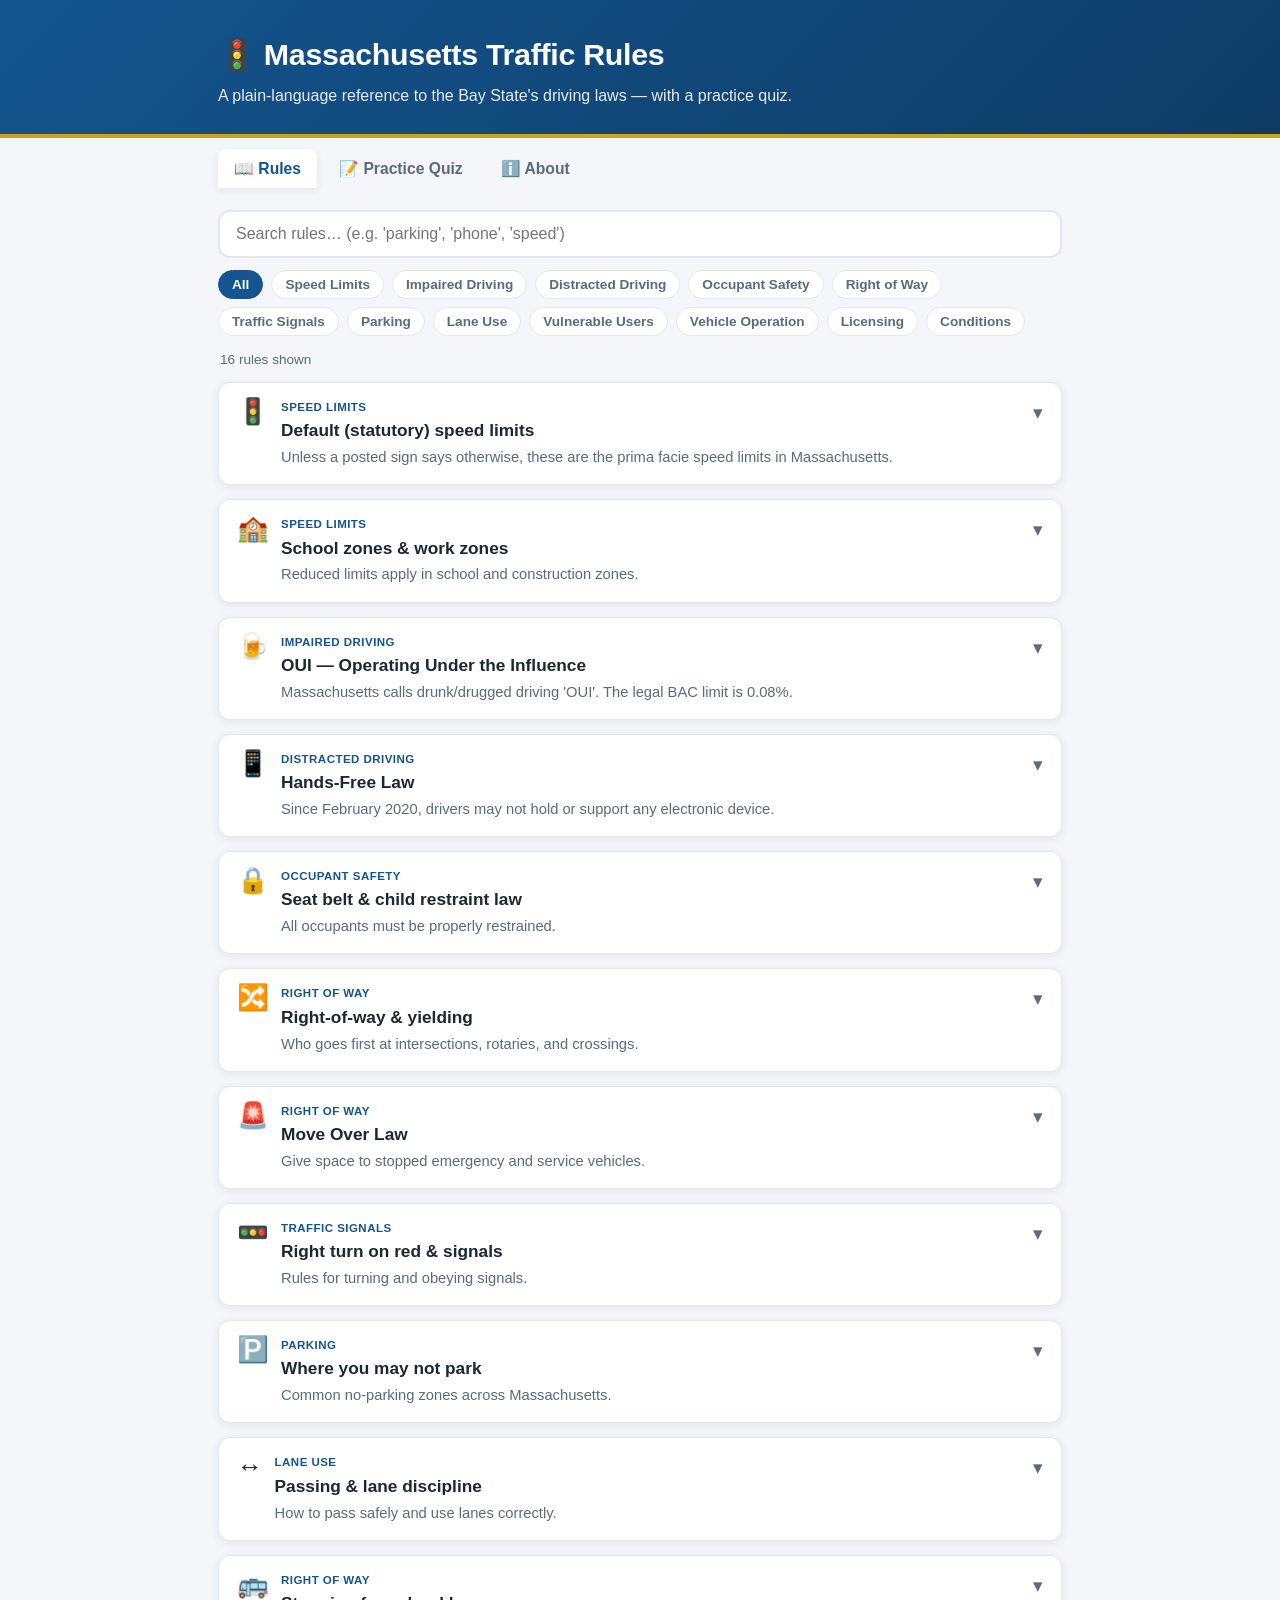
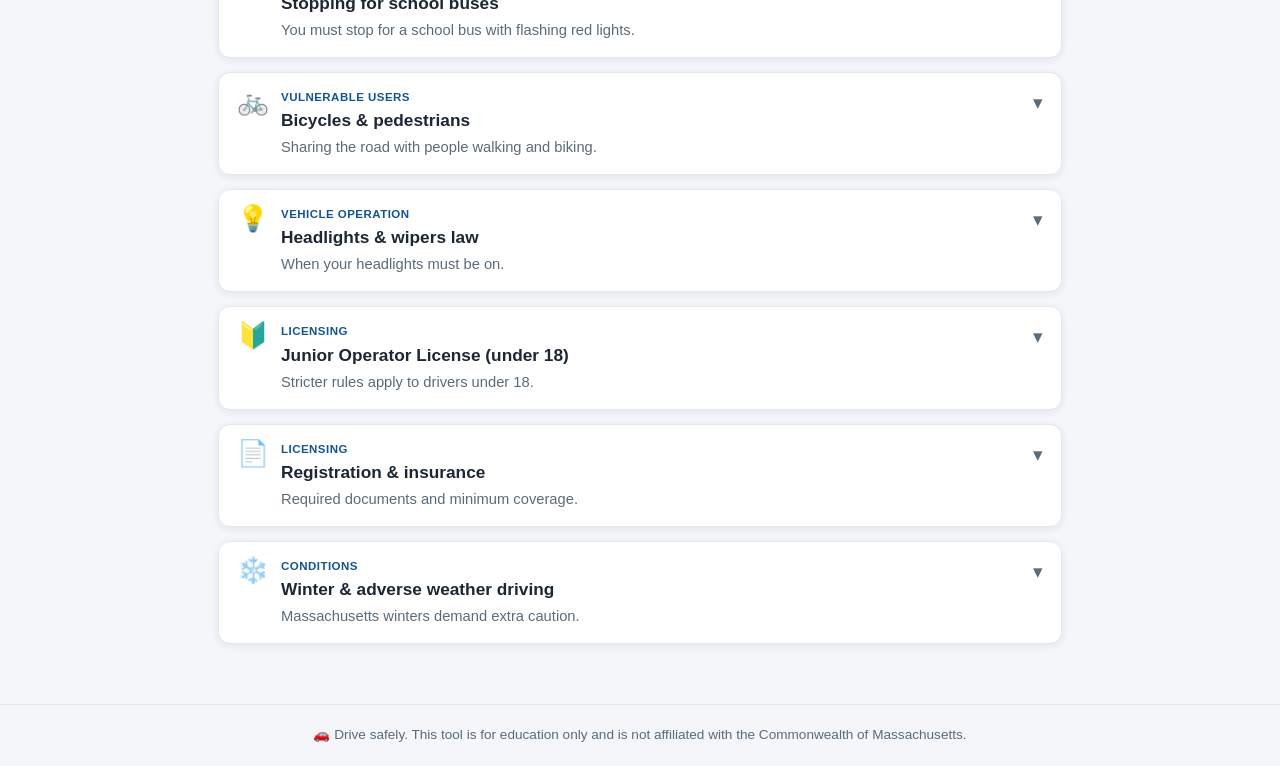
==== apps/ma-traffic-rules/ma-traffic-rules-standalone.html @ 7e6bcaf8 "Add single-file standalone build of MA traffic rules app Self-contained HTML with inlined CSS, JS, a" ====
<!DOCTYPE html>
<html lang="en">
  <head>
    <meta charset="UTF-8" />
    <meta name="viewport" content="width=device-width, initial-scale=1.0" />
    <meta
      name="description"
      content="A quick reference and practice quiz for Massachusetts traffic rules and driving laws."
    />
    <title>Massachusetts Traffic Rules</title>
    <style>
:root {
  --navy: #14558f;       /* Massachusetts-flag blue */
  --navy-dark: #0e3c66;
  --gold: #d4a017;
  --bg: #f4f6f9;
  --card: #ffffff;
  --ink: #1c2733;
  --muted: #5a6b7b;
  --line: #e2e8f0;
  --good: #1f8a4c;
  --bad: #c0392b;
  --shadow: 0 2px 8px rgba(20, 41, 66, 0.08);
  --radius: 12px;
}

* {
  box-sizing: border-box;
}

html {
  scroll-behavior: smooth;
}

body {
  margin: 0;
  font-family: -apple-system, BlinkMacSystemFont, "Segoe UI", Roboto, Helvetica,
    Arial, sans-serif;
  background: var(--bg);
  color: var(--ink);
  line-height: 1.5;
}

.wrap {
  max-width: 880px;
  margin: 0 auto;
  padding: 0 18px;
}

/* Header */
.app-header {
  background: linear-gradient(135deg, var(--navy), var(--navy-dark));
  color: #fff;
  padding: 32px 0 26px;
  border-bottom: 4px solid var(--gold);
}
.header-inner h1 {
  margin: 0;
  font-size: 1.9rem;
  letter-spacing: -0.01em;
}
.tagline {
  margin: 6px 0 0;
  opacity: 0.9;
  font-size: 1rem;
}

/* Tabs */
.tabs {
  display: flex;
  gap: 6px;
  margin-top: -1px;
  padding-top: 12px;
  flex-wrap: wrap;
}
.tab {
  border: none;
  background: transparent;
  padding: 10px 16px;
  font-size: 0.98rem;
  border-radius: 8px 8px 0 0;
  cursor: pointer;
  color: var(--muted);
  font-weight: 600;
}
.tab:hover {
  background: #e8edf3;
  color: var(--ink);
}
.tab.is-active {
  background: var(--card);
  color: var(--navy);
  box-shadow: var(--shadow);
}

/* Views */
.view {
  display: none;
  padding: 22px 0 40px;
}
.view.is-active {
  display: block;
}

/* Controls */
.controls {
  margin-bottom: 14px;
}
.search {
  width: 100%;
  padding: 13px 16px;
  font-size: 1rem;
  border: 2px solid var(--line);
  border-radius: var(--radius);
  background: var(--card);
  transition: border-color 0.15s;
}
.search:focus {
  outline: none;
  border-color: var(--navy);
}
.chips {
  display: flex;
  flex-wrap: wrap;
  gap: 8px;
  margin-top: 12px;
}
.chip {
  border: 1px solid var(--line);
  background: var(--card);
  color: var(--muted);
  padding: 6px 13px;
  border-radius: 999px;
  font-size: 0.85rem;
  cursor: pointer;
  font-weight: 600;
}
.chip:hover {
  border-color: var(--navy);
}
.chip.is-active {
  background: var(--navy);
  color: #fff;
  border-color: var(--navy);
}

.result-count {
  color: var(--muted);
  font-size: 0.85rem;
  margin: 4px 2px 12px;
}

/* Rule cards */
.rules-list {
  display: grid;
  gap: 14px;
}
.rule-card {
  background: var(--card);
  border-radius: var(--radius);
  box-shadow: var(--shadow);
  overflow: hidden;
  border: 1px solid var(--line);
}
.rule-head {
  display: flex;
  align-items: flex-start;
  gap: 12px;
  padding: 16px 18px;
  cursor: pointer;
  user-select: none;
}
.rule-head:hover {
  background: #fafbfd;
}
.rule-icon {
  font-size: 1.6rem;
  line-height: 1;
}
.rule-headtext {
  flex: 1;
}
.rule-cat {
  font-size: 0.72rem;
  text-transform: uppercase;
  letter-spacing: 0.04em;
  color: var(--navy);
  font-weight: 700;
}
.rule-title {
  margin: 2px 0;
  font-size: 1.08rem;
}
.rule-summary {
  margin: 0;
  color: var(--muted);
  font-size: 0.92rem;
}
.rule-toggle {
  color: var(--muted);
  font-size: 1.2rem;
  transition: transform 0.2s;
}
.rule-card.is-open .rule-toggle {
  transform: rotate(180deg);
}
.rule-body {
  display: none;
  padding: 0 18px 18px 18px;
  border-top: 1px solid var(--line);
}
.rule-card.is-open .rule-body {
  display: block;
}
.rule-body ul {
  margin: 14px 0;
  padding-left: 20px;
}
.rule-body li {
  margin-bottom: 7px;
}
.rule-ref {
  font-size: 0.8rem;
  color: var(--muted);
  background: #f0f3f7;
  display: inline-block;
  padding: 4px 10px;
  border-radius: 6px;
  font-family: ui-monospace, "SF Mono", Menlo, monospace;
}

.no-results {
  text-align: center;
  color: var(--muted);
  padding: 30px;
}

/* Buttons */
.btn {
  border: none;
  border-radius: 10px;
  padding: 12px 22px;
  font-size: 1rem;
  font-weight: 700;
  cursor: pointer;
}
.btn-primary {
  background: var(--navy);
  color: #fff;
}
.btn-primary:hover {
  background: var(--navy-dark);
}

/* Quiz */
.quiz-intro,
.quiz-result,
.about {
  background: var(--card);
  border-radius: var(--radius);
  box-shadow: var(--shadow);
  padding: 28px;
  border: 1px solid var(--line);
}
.quiz-intro h2,
.quiz-result h2,
.about h2 {
  margin-top: 0;
}
.quiz-active {
  background: var(--card);
  border-radius: var(--radius);
  box-shadow: var(--shadow);
  padding: 24px;
  border: 1px solid var(--line);
}
.quiz-progress {
  display: flex;
  align-items: center;
  gap: 12px;
  margin-bottom: 18px;
}
.quiz-progress-bar {
  flex: 1;
  height: 8px;
  background: var(--line);
  border-radius: 999px;
  overflow: hidden;
}
.quiz-progress-bar span {
  display: block;
  height: 100%;
  background: var(--gold);
  width: 0;
  transition: width 0.3s;
}
.quiz-progress-text {
  font-size: 0.85rem;
  color: var(--muted);
  font-weight: 600;
  white-space: nowrap;
}
.question {
  font-size: 1.25rem;
  margin: 0 0 18px;
}
.answers {
  display: grid;
  gap: 10px;
}
.answer-btn {
  text-align: left;
  padding: 14px 16px;
  border: 2px solid var(--line);
  background: var(--card);
  border-radius: 10px;
  font-size: 1rem;
  cursor: pointer;
  transition: border-color 0.12s, background 0.12s;
}
.answer-btn:hover:not(:disabled) {
  border-color: var(--navy);
}
.answer-btn:disabled {
  cursor: default;
}
.answer-btn.correct {
  border-color: var(--good);
  background: #e8f6ee;
}
.answer-btn.wrong {
  border-color: var(--bad);
  background: #fbeae8;
}
.feedback {
  margin: 16px 0 8px;
  padding: 12px 14px;
  border-radius: 8px;
  font-size: 0.95rem;
}
.feedback.right {
  background: #e8f6ee;
  color: var(--good);
}
.feedback.wrong {
  background: #fbeae8;
  color: var(--bad);
}
.score {
  font-size: 2.4rem;
  font-weight: 800;
  margin: 8px 0;
  color: var(--navy);
}
.score-message {
  font-size: 1.05rem;
  color: var(--muted);
  margin-bottom: 18px;
}

/* About */
.callout {
  background: #fff7e0;
  border: 1px solid var(--gold);
  border-radius: 10px;
  padding: 14px 16px;
  margin: 16px 0;
  font-size: 0.95rem;
}
.link-list,
.about p {
  font-size: 0.97rem;
}
.about a {
  color: var(--navy);
}
.version {
  color: var(--muted);
  font-size: 0.82rem;
  margin-top: 18px;
}

/* Footer */
.app-footer {
  border-top: 1px solid var(--line);
  padding: 20px 0;
  margin-top: 20px;
}
.app-footer p {
  margin: 0;
  text-align: center;
  color: var(--muted);
  font-size: 0.85rem;
}

@media (max-width: 540px) {
  .header-inner h1 {
    font-size: 1.5rem;
  }
  .tab {
    flex: 1;
    text-align: center;
    padding: 10px 8px;
    font-size: 0.85rem;
  }
}

    </style>
    <link
      rel="icon"
      href="data:image/svg+xml,<svg xmlns='http://www.w3.org/2000/svg' viewBox='0 0 100 100'><text y='.9em' font-size='90'>🚦</text></svg>"
    />
  </head>
  <body>
    <header class="app-header">
      <div class="wrap header-inner">
        <h1><span aria-hidden="true">🚦</span> Massachusetts Traffic Rules</h1>
        <p class="tagline">
          A plain-language reference to the Bay State's driving laws &mdash; with a
          practice quiz.
        </p>
      </div>
    </header>

    <nav class="tabs wrap" role="tablist">
      <button class="tab is-active" data-view="rules" role="tab">📖 Rules</button>
      <button class="tab" data-view="quiz" role="tab">📝 Practice Quiz</button>
      <button class="tab" data-view="about" role="tab">ℹ️ About</button>
    </nav>

    <main class="wrap">
      <!-- RULES VIEW -->
      <section id="view-rules" class="view is-active">
        <div class="controls">
          <input
            type="search"
            id="search"
            class="search"
            placeholder="Search rules… (e.g. 'parking', 'phone', 'speed')"
            autocomplete="off"
          />
          <div id="categoryFilters" class="chips"></div>
        </div>
        <p id="resultCount" class="result-count"></p>
        <div id="rulesList" class="rules-list"></div>
        <p id="noResults" class="no-results" hidden>
          No rules match your search. Try a different term.
        </p>
      </section>

      <!-- QUIZ VIEW -->
      <section id="view-quiz" class="view">
        <div id="quizIntro" class="quiz-intro">
          <h2>Test your knowledge</h2>
          <p>
            Answer <span id="quizTotal"></span> questions drawn from the
            Massachusetts Driver's Manual. You need 70% to pass the real RMV exam.
          </p>
          <button id="startQuiz" class="btn btn-primary">Start Quiz</button>
        </div>

        <div id="quizActive" class="quiz-active" hidden>
          <div class="quiz-progress">
            <div class="quiz-progress-bar"><span id="progressFill"></span></div>
            <span id="progressText" class="quiz-progress-text"></span>
          </div>
          <h2 id="questionText" class="question"></h2>
          <div id="answerOptions" class="answers"></div>
          <p id="feedback" class="feedback" hidden></p>
          <button id="nextQuestion" class="btn btn-primary" hidden>Next →</button>
        </div>

        <div id="quizResult" class="quiz-result" hidden>
          <h2>Your score</h2>
          <p class="score" id="scoreText"></p>
          <p id="scoreMessage" class="score-message"></p>
          <button id="retakeQuiz" class="btn btn-primary">Retake Quiz</button>
        </div>
      </section>

      <!-- ABOUT VIEW -->
      <section id="view-about" class="view">
        <div class="about">
          <h2>About this app</h2>
          <p>
            This is an educational, plain-language summary of common Massachusetts
            traffic rules, compiled from the
            <strong>Massachusetts Driver's Manual</strong> (RMV), the
            <strong>Massachusetts General Laws</strong> (Chapters 85, 89 &amp; 90),
            and <strong>720 CMR</strong>.
          </p>
          <div class="callout">
            ⚠️ <strong>Not legal advice.</strong> Laws change and local ordinances
            vary. Always confirm against the official
            <a href="https://www.mass.gov/rmv" target="_blank" rel="noopener"
              >Massachusetts RMV</a
            >
            and
            <a href="https://malegislature.gov" target="_blank" rel="noopener"
              >Massachusetts General Laws</a
            >.
          </div>
          <h3>Useful links</h3>
          <ul class="link-list">
            <li>
              <a
                href="https://www.mass.gov/how-to/study-for-your-learners-permit-exam"
                target="_blank"
                rel="noopener"
                >Study for your learner's permit exam</a
              >
            </li>
            <li>
              <a href="https://www.mass.gov/orgs/massachusetts-registry-of-motor-vehicles" target="_blank" rel="noopener"
                >Registry of Motor Vehicles (RMV)</a
              >
            </li>
            <li>
              <a href="https://malegislature.gov/Laws/GeneralLaws/PartI/TitleXIV/Chapter90" target="_blank" rel="noopener"
                >M.G.L. Chapter 90 — Operation of Motor Vehicles</a
              >
            </li>
          </ul>
          <p class="version">Reference data last reviewed: 2026 · Educational use only.</p>
        </div>
      </section>
    </main>

    <footer class="app-footer">
      <div class="wrap">
        <p>
          🚗 Drive safely. This tool is for education only and is not affiliated
          with the Commonwealth of Massachusetts.
        </p>
      </div>
    </footer>
    <script>
/*
 * Massachusetts Traffic Rules — reference data.
 *
 * Sourced from the Massachusetts Driver's Manual (RMV), Massachusetts General
 * Laws (M.G.L.) Chapter 89 & 90, and 720 CMR. This is an educational summary,
 * not legal advice. Always verify against the current official manual at
 * https://www.mass.gov/rmv and the General Laws at https://malegislature.gov.
 */

const RULES = [
  {
    id: "speed-limits",
    category: "Speed Limits",
    icon: "🚦",
    title: "Default (statutory) speed limits",
    summary:
      "Unless a posted sign says otherwise, these are the prima facie speed limits in Massachusetts.",
    details: [
      "20 mph in a designated thickly settled or business district (a 'safety zone').",
      "30 mph in a thickly settled or business district (areas with closely spaced homes/buildings).",
      "40 mph outside a thickly settled or business district for at least 1/8 mile.",
      "50 mph on divided highways outside thickly settled areas.",
      "65 mph maximum on most interstate highways where posted.",
      "Exceeding these limits is prima facie evidence of a violation; you must always drive at a 'reasonable and proper' speed for conditions (M.G.L. c. 90 §17).",
    ],
    reference: "M.G.L. c. 90 §17, §18",
    tags: ["speed", "mph", "thickly settled", "highway", "limit"],
  },
  {
    id: "speed-special-zones",
    category: "Speed Limits",
    icon: "🏫",
    title: "School zones & work zones",
    summary: "Reduced limits apply in school and construction zones.",
    details: [
      "School zones are commonly posted at 20 mph when children are present or during posted hours.",
      "Fines are doubled in work zones and school zones.",
      "Slow down and watch for flashing beacons and crossing guards.",
      "Always obey the speed displayed by an active electronic sign.",
    ],
    reference: "M.G.L. c. 90 §17, §18B",
    tags: ["school", "work zone", "construction", "double fine", "children"],
  },
  {
    id: "oui-dui",
    category: "Impaired Driving",
    icon: "🍺",
    title: "OUI — Operating Under the Influence",
    summary:
      "Massachusetts calls drunk/drugged driving 'OUI'. The legal BAC limit is 0.08%.",
    details: [
      "It is illegal to operate with a blood alcohol concentration (BAC) of 0.08% or higher (0.04% for commercial drivers, 0.02% for drivers under 21).",
      "Implied Consent: by driving in MA you consent to a breath/blood test. Refusing triggers an automatic license suspension (180 days for a first offense; longer for repeat offenders or if under 21).",
      "First offense penalties can include up to 2.5 years in jail, fines of $500–$5,000, and a 1-year license suspension.",
      "Massachusetts has a 'Melanie's Law' lookback — prior OUI convictions sharply increase penalties.",
      "An Ignition Interlock Device (IID) is required for repeat offenders and for hardship licenses.",
      "OUI also applies to drugs, including marijuana and prescription medication.",
    ],
    reference: "M.G.L. c. 90 §24, §24D (Melanie's Law)",
    tags: ["oui", "dui", "drunk", "bac", "alcohol", "interlock", "implied consent", "0.08"],
  },
  {
    id: "distracted-driving",
    category: "Distracted Driving",
    icon: "📱",
    title: "Hands-Free Law",
    summary:
      "Since February 2020, drivers may not hold or support any electronic device.",
    details: [
      "You may not hold a phone or electronic device while driving — hands-free mode only.",
      "Activating hands-free mode is allowed only with a single tap or swipe.",
      "Drivers under 18 (junior operators) may NOT use any electronic device at all, even hands-free.",
      "Texting while driving is prohibited for ALL drivers.",
      "Penalties: $100 first offense, $250 second, $500+ and an insurance surcharge for third and subsequent offenses.",
      "Exception: you may use a device to report an emergency.",
    ],
    reference: "M.G.L. c. 90 §13B",
    tags: ["phone", "texting", "hands-free", "distracted", "cell", "device"],
  },
  {
    id: "seatbelts",
    category: "Occupant Safety",
    icon: "🔒",
    title: "Seat belt & child restraint law",
    summary: "All occupants must be properly restrained.",
    details: [
      "Every driver and passenger must wear a safety belt.",
      "Children under 8 years old must be in a federally approved child passenger restraint (car seat or booster), properly fastened.",
      "Children must ride in a car seat/booster until they are 8 years old OR taller than 4 feet 9 inches.",
      "Massachusetts seat belt law is a secondary offense for adults (you can be cited only if stopped for another reason), but the child restraint law is a primary offense.",
      "Fine: $25 for an unbelted adult; $25 per improperly restrained child.",
    ],
    reference: "M.G.L. c. 90 §7AA, §13A",
    tags: ["seatbelt", "seat belt", "car seat", "booster", "child", "restraint"],
  },
  {
    id: "right-of-way",
    category: "Right of Way",
    icon: "🔀",
    title: "Right-of-way & yielding",
    summary: "Who goes first at intersections, rotaries, and crossings.",
    details: [
      "At a 4-way stop, the vehicle that arrives first proceeds first; if two arrive together, the driver on the right has the right of way.",
      "Rotaries/roundabouts: vehicles ALREADY in the rotary have the right of way; yield before entering.",
      "Always yield to pedestrians in a crosswalk — this is the law.",
      "Yield to emergency vehicles with lights/sirens: pull to the right and stop.",
      "When turning left, yield to oncoming traffic.",
      "Yield to a vehicle already in the intersection.",
    ],
    reference: "M.G.L. c. 89 §8, §11",
    tags: ["right of way", "yield", "rotary", "roundabout", "intersection", "4-way"],
  },
  {
    id: "move-over",
    category: "Right of Way",
    icon: "🚨",
    title: "Move Over Law",
    summary: "Give space to stopped emergency and service vehicles.",
    details: [
      "When approaching a stationary emergency, maintenance, or recovery vehicle displaying flashing lights, you must move over one lane if it is safe to do so.",
      "If you cannot move over safely, slow down to a reasonable and safe speed.",
      "Applies to police, fire, ambulances, tow trucks, and highway maintenance vehicles.",
    ],
    reference: "M.G.L. c. 89 §7C",
    tags: ["move over", "emergency", "tow truck", "police", "flashing lights"],
  },
  {
    id: "turn-on-red",
    category: "Traffic Signals",
    icon: "🚥",
    title: "Right turn on red & signals",
    summary: "Rules for turning and obeying signals.",
    details: [
      "Right turn on red is allowed after a complete stop, unless a sign prohibits it (e.g., 'No Turn on Red').",
      "You must yield to pedestrians and cross traffic before turning on red.",
      "Left turn on red is permitted only from a one-way street onto another one-way street, after stopping.",
      "A flashing red light means STOP, then proceed when safe (treat as a stop sign).",
      "A flashing yellow light means slow down and proceed with caution.",
      "A solid yellow light means the signal is about to turn red — stop if you can do so safely.",
    ],
    reference: "M.G.L. c. 89 §8; 720 CMR 9.06",
    tags: ["red light", "turn on red", "signal", "flashing", "yellow", "stop"],
  },
  {
    id: "parking",
    category: "Parking",
    icon: "🅿️",
    title: "Where you may not park",
    summary: "Common no-parking zones across Massachusetts.",
    details: [
      "Within 10 feet of a fire hydrant.",
      "In front of a driveway or in a way that blocks it.",
      "On a crosswalk or sidewalk.",
      "Within 20 feet of an intersection or a stop sign.",
      "Within 20 feet of a fire station driveway (on the same side).",
      "In a bus stop, bike lane, or marked travel lane.",
      "In a space reserved for persons with disabilities without a valid placard/plate (fines start around $100–$300).",
      "Double parking is prohibited.",
    ],
    reference: "M.G.L. c. 90 §18; local ordinances",
    tags: ["parking", "hydrant", "crosswalk", "handicap", "disabled", "no parking"],
  },
  {
    id: "passing",
    category: "Lane Use",
    icon: "↔️",
    title: "Passing & lane discipline",
    summary: "How to pass safely and use lanes correctly.",
    details: [
      "Pass on the left; passing on the right is allowed only in limited situations (e.g., the vehicle ahead is turning left, or on a road wide enough for two lanes in your direction).",
      "Do not cross a solid yellow line on your side to pass.",
      "Keep right except to pass on multi-lane highways.",
      "Use your directional signal before changing lanes or passing.",
      "Return to your lane only when you can see the passed vehicle in your rear-view mirror.",
      "Never exceed the speed limit to pass.",
    ],
    reference: "M.G.L. c. 89 §2, §4, §4B",
    tags: ["passing", "overtake", "lane", "keep right", "double yellow"],
  },
  {
    id: "school-bus",
    category: "Right of Way",
    icon: "🚌",
    title: "Stopping for school buses",
    summary: "You must stop for a school bus with flashing red lights.",
    details: [
      "When a school bus displays flashing red lights and an extended stop sign, you must stop — from BOTH directions.",
      "On a divided highway with a physical median, traffic on the opposite side does not need to stop.",
      "Remain stopped until the red lights stop flashing and the stop sign is withdrawn.",
      "Penalty: $250 fine for a first offense, with escalating penalties and possible license suspension for repeat offenses.",
    ],
    reference: "M.G.L. c. 90 §14",
    tags: ["school bus", "flashing red", "stop sign", "children", "bus"],
  },
  {
    id: "bicycles-pedestrians",
    category: "Vulnerable Users",
    icon: "🚲",
    title: "Bicycles & pedestrians",
    summary: "Sharing the road with people walking and biking.",
    details: [
      "Cyclists have the same rights and duties as motorists and may use the full lane.",
      "When passing a cyclist, leave a safe distance (at least 4 feet is recommended; new rules require a 'safe passing distance').",
      "You may cross a double yellow line to pass a cyclist when it is safe and there is no oncoming traffic.",
      "Stop for pedestrians in any marked crosswalk.",
      "Do not pass a vehicle that has stopped for a pedestrian at a crosswalk.",
      "Yield to a pedestrian using a white cane or guide dog at all times.",
    ],
    reference: "M.G.L. c. 89 §2, §11; c. 90 §14",
    tags: ["bicycle", "cyclist", "pedestrian", "crosswalk", "4 feet", "safe passing"],
  },
  {
    id: "headlights",
    category: "Vehicle Operation",
    icon: "💡",
    title: "Headlights & wipers law",
    summary: "When your headlights must be on.",
    details: [
      "Headlights must be on from 30 minutes after sunset to 30 minutes before sunrise.",
      "Headlights are required during any condition with reduced visibility (under 500 feet).",
      "Massachusetts 'Wipers On, Lights On' rule: if you need your windshield wipers due to weather, your headlights must also be on.",
      "Use low beams within 200 feet of an oncoming vehicle and 300 feet when following another vehicle.",
    ],
    reference: "M.G.L. c. 85 §15; c. 90 §7",
    tags: ["headlights", "lights", "wipers", "high beam", "low beam", "night"],
  },
  {
    id: "junior-operator",
    category: "Licensing",
    icon: "🔰",
    title: "Junior Operator License (under 18)",
    summary: "Stricter rules apply to drivers under 18.",
    details: [
      "For the first 6 months, a junior operator may NOT drive with passengers under 18 (except immediate family) unless a licensed driver 21+ with 1+ year of experience is present.",
      "Junior operators may not drive between 12:30 a.m. and 5:00 a.m. unless accompanied by a parent or legal guardian.",
      "No use of any mobile/electronic device, even hands-free.",
      "Speeding and other violations carry license suspension plus mandatory driver attitudinal retraining.",
      "A learner's permit holder must always be accompanied by a licensed driver 21+ in the front seat.",
    ],
    reference: "M.G.L. c. 90 §8, §8B",
    tags: ["junior", "teen", "under 18", "permit", "curfew", "passenger"],
  },
  {
    id: "registration-insurance",
    category: "Licensing",
    icon: "📄",
    title: "Registration & insurance",
    summary: "Required documents and minimum coverage.",
    details: [
      "All vehicles must be registered with the RMV and display valid plates and a registration sticker.",
      "Massachusetts requires compulsory insurance: minimum 20/40/5 (bodily injury $20k/person, $40k/accident, $5k property damage) plus PIP and uninsured motorist coverage.",
      "Vehicles must pass an annual safety and emissions inspection (look for the inspection sticker on the windshield).",
      "Carry your license, registration, and proof of insurance while driving.",
      "Driving with a suspended/revoked license or without insurance carries heavy fines and possible jail.",
    ],
    reference: "M.G.L. c. 90 §1A, §34A; c. 175",
    tags: ["registration", "insurance", "inspection", "plates", "rmv", "sticker"],
  },
  {
    id: "winter-driving",
    category: "Conditions",
    icon: "❄️",
    title: "Winter & adverse weather driving",
    summary: "Massachusetts winters demand extra caution.",
    details: [
      "Clear all snow and ice from your windows, mirrors, lights, AND roof before driving — flying snow/ice can cause a citation.",
      "Reduce speed and increase following distance on snow, ice, or wet roads.",
      "Bridges and overpasses freeze first.",
      "If you skid, steer gently in the direction you want the front of the car to go; avoid slamming the brakes.",
      "Black ice is most common at dawn, dusk, and on shaded roads.",
    ],
    reference: "M.G.L. c. 90 §17 (reasonable speed); RMV Manual",
    tags: ["winter", "snow", "ice", "weather", "skid", "black ice"],
  },
];

const QUIZ = [
  {
    q: "What is the legal BAC limit for drivers 21 and over in Massachusetts?",
    options: ["0.05%", "0.08%", "0.10%", "0.02%"],
    answer: 1,
    explain: "The legal limit is 0.08% BAC for drivers 21+ (0.02% if under 21).",
  },
  {
    q: "Under the Hands-Free Law, when may you touch your phone while driving?",
    options: [
      "Never, under any circumstance",
      "Only a single tap or swipe to activate hands-free mode",
      "Whenever you are stopped at a red light",
      "Any time as long as you are not texting",
    ],
    answer: 1,
    explain:
      "You may give a single tap or swipe to activate hands-free mode. Holding the device is illegal.",
  },
  {
    q: "Until what age (or height) must a child use a car seat or booster in MA?",
    options: [
      "Age 5 or 3'6\"",
      "Age 6 or 4'0\"",
      "Age 8 or 4'9\"",
      "Age 10 or 5'0\"",
    ],
    answer: 2,
    explain: "Children must be restrained until age 8 OR taller than 4 feet 9 inches.",
  },
  {
    q: "At a rotary (roundabout), who has the right of way?",
    options: [
      "Vehicles entering the rotary",
      "Vehicles already in the rotary",
      "The larger vehicle",
      "Whoever signals first",
    ],
    answer: 1,
    explain: "Vehicles already in the rotary have the right of way; yield before entering.",
  },
  {
    q: "When must you stop for a school bus?",
    options: [
      "Only if you are directly behind it",
      "When its red lights flash, from both directions (unless a median divides the road)",
      "Only on local roads",
      "Never, just slow down",
    ],
    answer: 1,
    explain:
      "Stop from both directions when red lights flash, unless a physical median separates opposing traffic.",
  },
  {
    q: "What is the default speed limit in a thickly settled or business district?",
    options: ["20 mph", "30 mph", "40 mph", "50 mph"],
    answer: 1,
    explain: "30 mph is the statutory limit in a thickly settled or business district unless posted otherwise.",
  },
  {
    q: "Under the 'Wipers On' rule, what else must be on?",
    options: ["Hazard lights", "Headlights", "Fog lights only", "Nothing"],
    answer: 1,
    explain: "If weather requires your wipers, your headlights must also be on.",
  },
  {
    q: "A left turn on a red light is allowed only when...",
    options: [
      "Turning from a one-way street onto another one-way street, after stopping",
      "Never",
      "There is no oncoming traffic",
      "On any road after 9 p.m.",
    ],
    answer: 0,
    explain: "Left on red is permitted only from a one-way onto another one-way street, after a full stop.",
  },
  {
    q: "How far from a fire hydrant must you park?",
    options: ["5 feet", "10 feet", "15 feet", "25 feet"],
    answer: 1,
    explain: "You must park at least 10 feet away from a fire hydrant.",
  },
  {
    q: "Refusing a breath test (Implied Consent) on a first offense results in...",
    options: [
      "A warning",
      "A 180-day license suspension",
      "A $50 fine only",
      "No penalty",
    ],
    answer: 1,
    explain: "Refusal triggers an automatic 180-day license suspension on a first offense.",
  },
];

if (typeof module !== "undefined") {
  module.exports = { RULES, QUIZ };
}

/* Massachusetts Traffic Rules — UI logic. Pure vanilla JS, no build step. */
(function () {
  "use strict";

  /* ---------- Tab navigation ---------- */
  const tabs = document.querySelectorAll(".tab");
  const views = {
    rules: document.getElementById("view-rules"),
    quiz: document.getElementById("view-quiz"),
    about: document.getElementById("view-about"),
  };

  tabs.forEach((tab) => {
    tab.addEventListener("click", () => {
      tabs.forEach((t) => t.classList.remove("is-active"));
      tab.classList.add("is-active");
      Object.values(views).forEach((v) => v.classList.remove("is-active"));
      views[tab.dataset.view].classList.add("is-active");
    });
  });

  /* ---------- Rules: rendering, search & filter ---------- */
  const listEl = document.getElementById("rulesList");
  const searchEl = document.getElementById("search");
  const filtersEl = document.getElementById("categoryFilters");
  const countEl = document.getElementById("resultCount");
  const noResultsEl = document.getElementById("noResults");

  let activeCategory = "All";

  const categories = ["All", ...new Set(RULES.map((r) => r.category))];

  categories.forEach((cat) => {
    const chip = document.createElement("button");
    chip.className = "chip" + (cat === "All" ? " is-active" : "");
    chip.textContent = cat;
    chip.addEventListener("click", () => {
      activeCategory = cat;
      filtersEl
        .querySelectorAll(".chip")
        .forEach((c) => c.classList.toggle("is-active", c.textContent === cat));
      render();
    });
    filtersEl.appendChild(chip);
  });

  function escapeHtml(str) {
    const div = document.createElement("div");
    div.textContent = str;
    return div.innerHTML;
  }

  function matches(rule, term) {
    if (!term) return true;
    const haystack = (
      rule.title +
      " " +
      rule.summary +
      " " +
      rule.category +
      " " +
      rule.details.join(" ") +
      " " +
      rule.tags.join(" ")
    ).toLowerCase();
    return term
      .toLowerCase()
      .split(/\s+/)
      .every((word) => haystack.includes(word));
  }

  function render() {
    const term = searchEl.value.trim();
    const filtered = RULES.filter(
      (r) =>
        (activeCategory === "All" || r.category === activeCategory) &&
        matches(r, term)
    );

    listEl.innerHTML = "";
    noResultsEl.hidden = filtered.length !== 0;
    countEl.textContent = filtered.length
      ? `${filtered.length} rule${filtered.length > 1 ? "s" : ""} shown`
      : "";

    filtered.forEach((rule) => {
      const card = document.createElement("article");
      card.className = "rule-card";
      card.innerHTML = `
        <div class="rule-head" role="button" tabindex="0" aria-expanded="false">
          <span class="rule-icon" aria-hidden="true">${rule.icon}</span>
          <div class="rule-headtext">
            <div class="rule-cat">${escapeHtml(rule.category)}</div>
            <h3 class="rule-title">${escapeHtml(rule.title)}</h3>
            <p class="rule-summary">${escapeHtml(rule.summary)}</p>
          </div>
          <span class="rule-toggle" aria-hidden="true">▾</span>
        </div>
        <div class="rule-body">
          <ul>${rule.details.map((d) => `<li>${escapeHtml(d)}</li>`).join("")}</ul>
          <span class="rule-ref">${escapeHtml(rule.reference)}</span>
        </div>`;

      const head = card.querySelector(".rule-head");
      const toggle = () => {
        const open = card.classList.toggle("is-open");
        head.setAttribute("aria-expanded", String(open));
      };
      head.addEventListener("click", toggle);
      head.addEventListener("keydown", (e) => {
        if (e.key === "Enter" || e.key === " ") {
          e.preventDefault();
          toggle();
        }
      });
      listEl.appendChild(card);
    });
  }

  searchEl.addEventListener("input", render);
  render();

  /* ---------- Quiz ---------- */
  const quizIntro = document.getElementById("quizIntro");
  const quizActive = document.getElementById("quizActive");
  const quizResult = document.getElementById("quizResult");
  const questionText = document.getElementById("questionText");
  const answerOptions = document.getElementById("answerOptions");
  const feedback = document.getElementById("feedback");
  const nextBtn = document.getElementById("nextQuestion");
  const progressFill = document.getElementById("progressFill");
  const progressText = document.getElementById("progressText");
  const scoreText = document.getElementById("scoreText");
  const scoreMessage = document.getElementById("scoreMessage");

  document.getElementById("quizTotal").textContent = QUIZ.length;

  let order = [];
  let current = 0;
  let score = 0;
  let answered = false;

  function shuffle(arr) {
    const a = arr.slice();
    for (let i = a.length - 1; i > 0; i--) {
      const j = Math.floor(Math.random() * (i + 1));
      [a[i], a[j]] = [a[j], a[i]];
    }
    return a;
  }

  function startQuiz() {
    order = shuffle(QUIZ.map((_, i) => i));
    current = 0;
    score = 0;
    quizIntro.hidden = true;
    quizResult.hidden = true;
    quizActive.hidden = false;
    showQuestion();
  }

  function showQuestion() {
    answered = false;
    feedback.hidden = true;
    nextBtn.hidden = true;
    const item = QUIZ[order[current]];

    progressFill.style.width = `${(current / QUIZ.length) * 100}%`;
    progressText.textContent = `Question ${current + 1} of ${QUIZ.length}`;
    questionText.textContent = item.q;

    answerOptions.innerHTML = "";
    item.options.forEach((opt, idx) => {
      const btn = document.createElement("button");
      btn.className = "answer-btn";
      btn.textContent = opt;
      btn.addEventListener("click", () => selectAnswer(idx, item, btn));
      answerOptions.appendChild(btn);
    });
  }

  function selectAnswer(idx, item, btn) {
    if (answered) return;
    answered = true;
    const buttons = answerOptions.querySelectorAll(".answer-btn");
    buttons.forEach((b, i) => {
      b.disabled = true;
      if (i === item.answer) b.classList.add("correct");
    });

    if (idx === item.answer) {
      score++;
      feedback.className = "feedback right";
      feedback.textContent = "✓ Correct! " + item.explain;
    } else {
      btn.classList.add("wrong");
      feedback.className = "feedback wrong";
      feedback.textContent = "✗ Not quite. " + item.explain;
    }
    feedback.hidden = false;
    nextBtn.hidden = false;
    nextBtn.textContent = current + 1 < QUIZ.length ? "Next →" : "See results →";
  }

  function nextQuestion() {
    current++;
    if (current < QUIZ.length) {
      showQuestion();
    } else {
      finishQuiz();
    }
  }

  function finishQuiz() {
    quizActive.hidden = true;
    quizResult.hidden = false;
    const pct = Math.round((score / QUIZ.length) * 100);
    scoreText.textContent = `${score} / ${QUIZ.length}  (${pct}%)`;
    if (pct >= 90) {
      scoreMessage.textContent = "🏆 Excellent! You know the rules of the road.";
    } else if (pct >= 70) {
      scoreMessage.textContent = "✅ You passed! That's above the 70% RMV threshold.";
    } else {
      scoreMessage.textContent =
        "📚 Keep studying — review the Rules tab and try again.";
    }
  }

  document.getElementById("startQuiz").addEventListener("click", startQuiz);
  document.getElementById("retakeQuiz").addEventListener("click", startQuiz);
  nextBtn.addEventListener("click", nextQuestion);
})();

    </script>
  </body>
</html>
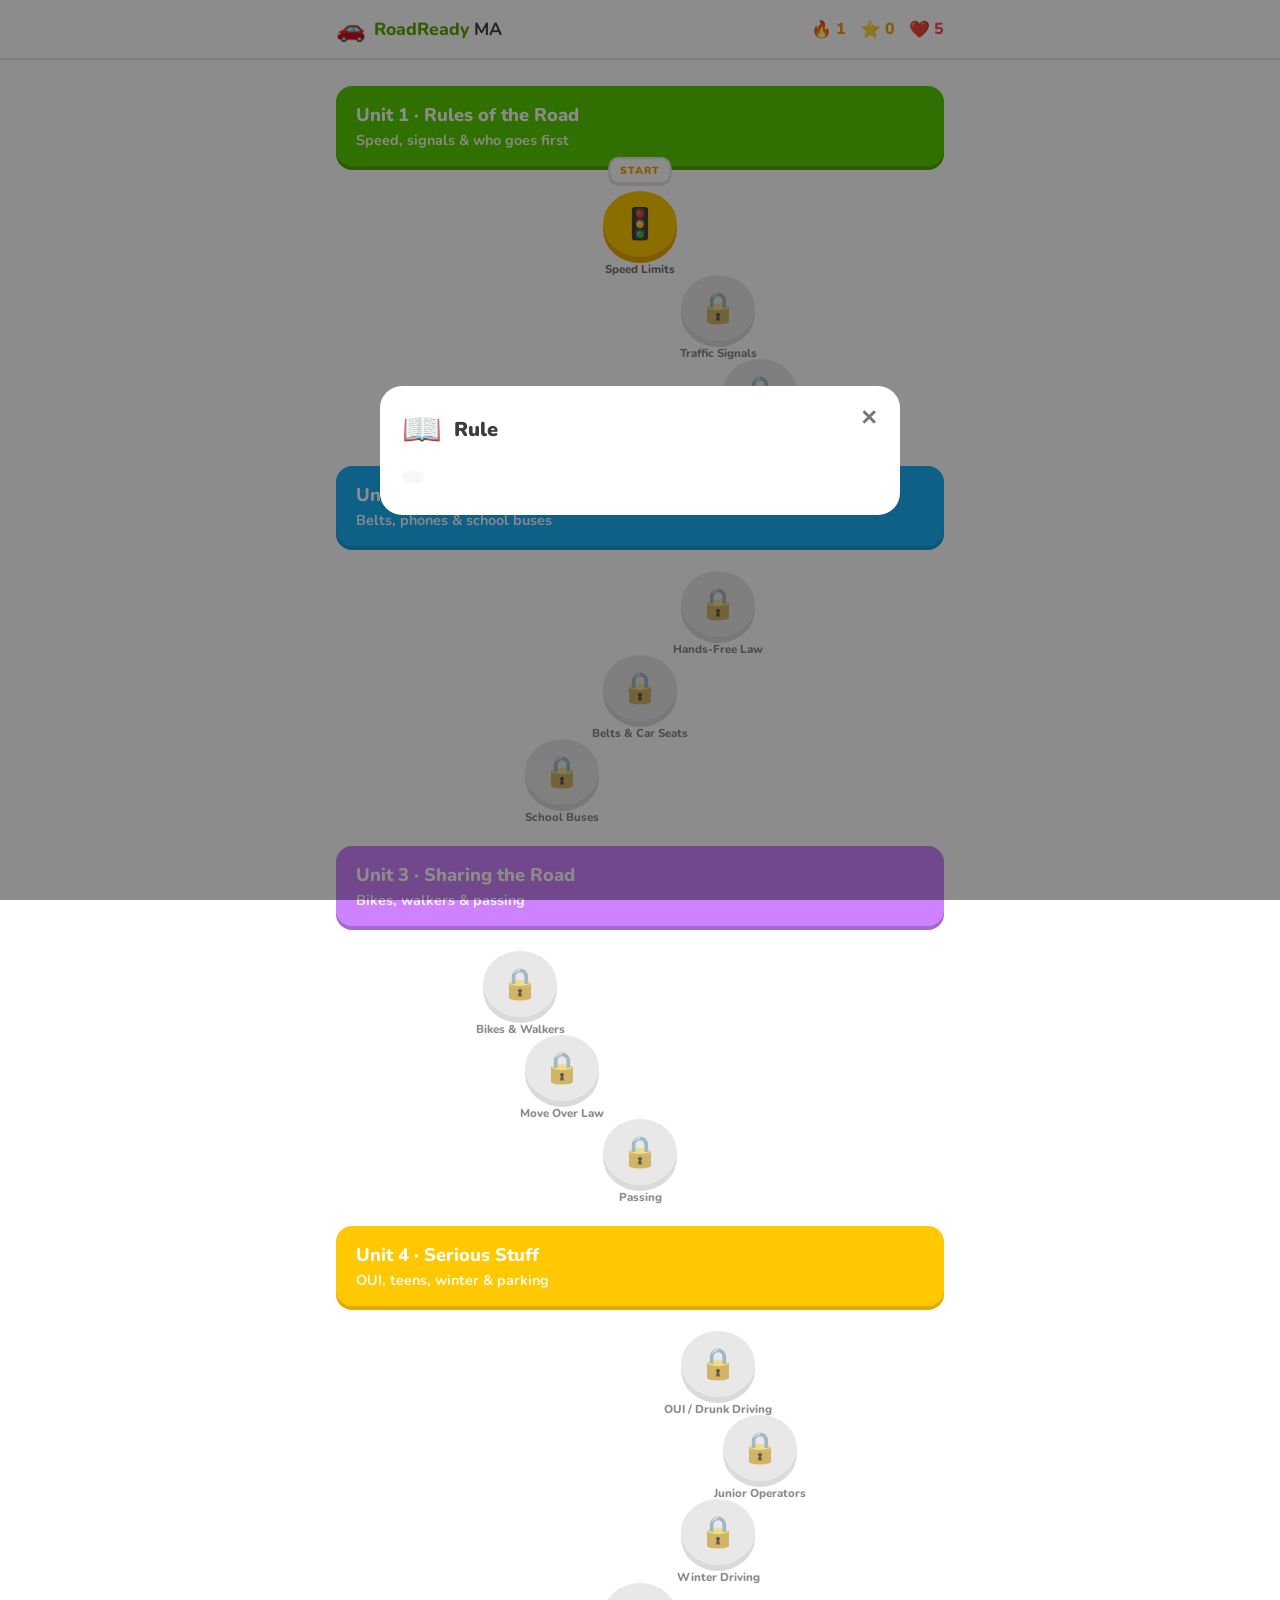
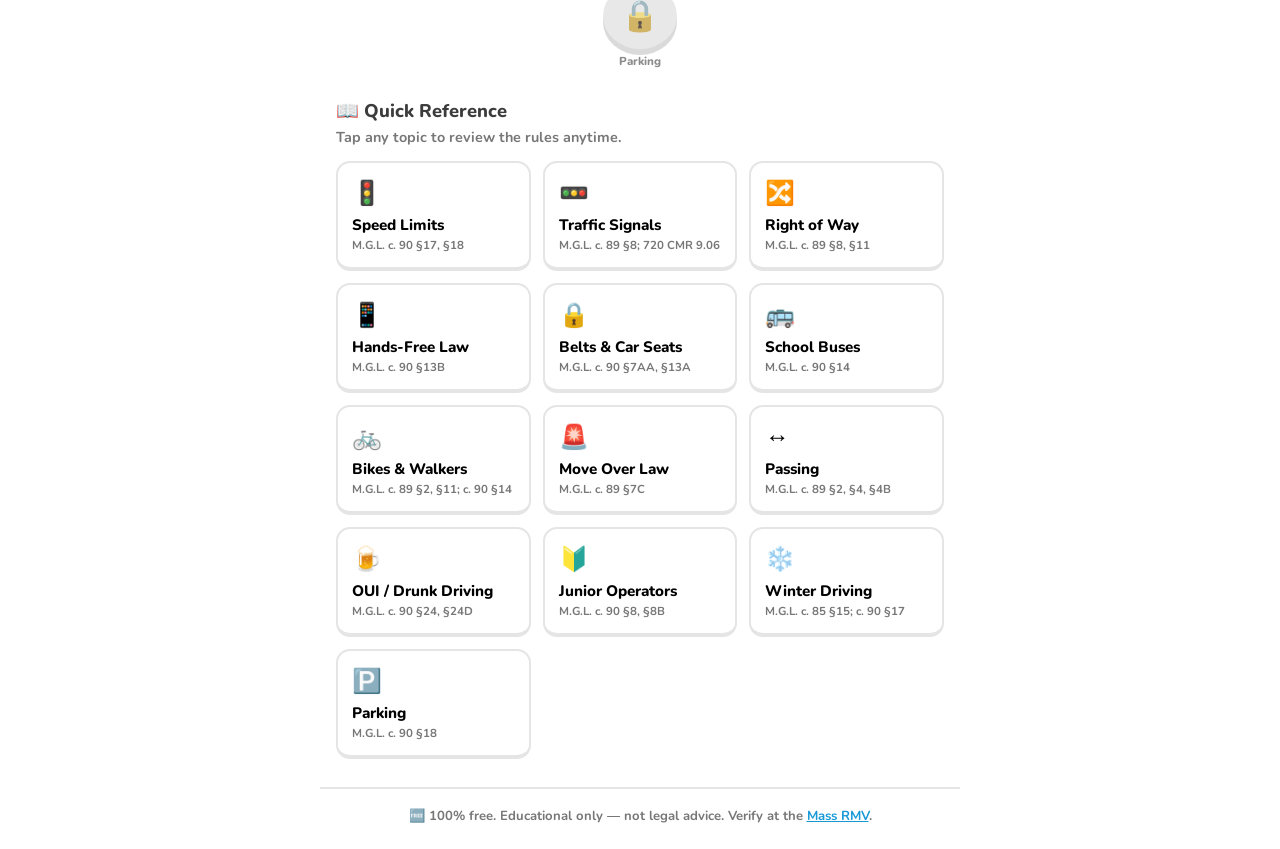
==== commit 5e337e65: "Redesign MA driving app as a free, Duolingo-style course Full professional redesign of the Massachus" ====
--- a/apps/ma-traffic-rules/ma-traffic-rules-standalone.html
+++ b/apps/ma-traffic-rules/ma-traffic-rules-standalone.html
@@ -2,1145 +2,1631 @@
 <html lang="en">
   <head>
     <meta charset="UTF-8" />
-    <meta name="viewport" content="width=device-width, initial-scale=1.0" />
+    <meta name="viewport" content="width=device-width, initial-scale=1.0, viewport-fit=cover" />
+    <meta name="theme-color" content="#58cc02" />
     <meta
       name="description"
-      content="A quick reference and practice quiz for Massachusetts traffic rules and driving laws."
+      content="Learn Massachusetts driving rules the fun way — a free, gamified course with lessons, XP and streaks."
     />
-    <title>Massachusetts Traffic Rules</title>
+    <title>RoadReady MA · Learn Massachusetts Driving Rules</title>
+    <link rel="preconnect" href="https://fonts.googleapis.com" />
+    <link rel="preconnect" href="https://fonts.gstatic.com" crossorigin />
+    <link
+      href="https://fonts.googleapis.com/css2?family=Nunito:wght@600;700;800;900&display=swap"
+      rel="stylesheet"
+    />
     <style>
+/* ===================================================================
+   RoadReady MA — Duolingo-inspired design system
+   =================================================================== */
 :root {
-  --navy: #14558f;       /* Massachusetts-flag blue */
-  --navy-dark: #0e3c66;
-  --gold: #d4a017;
-  --bg: #f4f6f9;
-  --card: #ffffff;
-  --ink: #1c2733;
-  --muted: #5a6b7b;
-  --line: #e2e8f0;
-  --good: #1f8a4c;
-  --bad: #c0392b;
-  --shadow: 0 2px 8px rgba(20, 41, 66, 0.08);
-  --radius: 12px;
+  /* Brand palette */
+  --green: #58cc02;
+  --green-d: #58a700;
+  --green-l: #d7ffb8;
+  --blue: #1cb0f6;
+  --blue-d: #1899d6;
+  --purple: #ce82ff;
+  --purple-d: #a568cc;
+  --gold: #ffc800;
+  --gold-d: #e6a700;
+  --red: #ff4b4b;
+  --red-d: #ea2b2b;
+
+  /* Neutrals */
+  --ink: #3c3c3c;
+  --ink-soft: #777777;
+  --line: #e5e5e5;
+  --line-d: #d4d4d4;
+  --bg: #ffffff;
+  --bg-soft: #f7f7f7;
+
+  --radius: 16px;
+  --font: "Nunito", -apple-system, BlinkMacSystemFont, "Segoe UI", sans-serif;
 }
 
 * {
   box-sizing: border-box;
-}
-
-html {
-  scroll-behavior: smooth;
-}
-
+  -webkit-tap-highlight-color: transparent;
+}
+html { scroll-behavior: smooth; }
 body {
   margin: 0;
-  font-family: -apple-system, BlinkMacSystemFont, "Segoe UI", Roboto, Helvetica,
-    Arial, sans-serif;
+  font-family: var(--font);
+  font-weight: 700;
+  color: var(--ink);
   background: var(--bg);
-  color: var(--ink);
-  line-height: 1.5;
-}
-
-.wrap {
-  max-width: 880px;
+  -webkit-font-smoothing: antialiased;
+}
+button { font-family: inherit; cursor: pointer; }
+
+/* ---------- 3D button (Duolingo signature) ---------- */
+.btn3d {
+  border: none;
+  border-radius: var(--radius);
+  background: var(--green);
+  color: #fff;
+  font-weight: 800;
+  font-size: 1rem;
+  letter-spacing: 0.06em;
+  padding: 14px 20px;
+  box-shadow: 0 4px 0 var(--green-d);
+  transition: transform 0.06s, box-shadow 0.06s, background 0.15s, filter 0.15s;
+}
+.btn3d:active:not(:disabled) {
+  transform: translateY(4px);
+  box-shadow: 0 0 0 var(--green-d);
+}
+.btn3d:disabled {
+  background: var(--line);
+  color: #afafaf;
+  box-shadow: 0 4px 0 var(--line-d);
+  cursor: default;
+}
+
+.icon-btn {
+  background: none;
+  border: none;
+  font-size: 1.3rem;
+  color: var(--ink-soft);
+  font-weight: 800;
+  padding: 6px 10px;
+  border-radius: 10px;
+}
+.icon-btn:active { background: var(--bg-soft); }
+
+/* ===================================================================
+   TOP BAR
+   =================================================================== */
+.topbar {
+  position: sticky;
+  top: 0;
+  z-index: 30;
+  background: var(--bg);
+  border-bottom: 2px solid var(--line);
+  padding-top: env(safe-area-inset-top);
+}
+.topbar-inner {
+  max-width: 640px;
   margin: 0 auto;
-  padding: 0 18px;
-}
-
-/* Header */
-.app-header {
-  background: linear-gradient(135deg, var(--navy), var(--navy-dark));
-  color: #fff;
-  padding: 32px 0 26px;
-  border-bottom: 4px solid var(--gold);
-}
-.header-inner h1 {
-  margin: 0;
-  font-size: 1.9rem;
-  letter-spacing: -0.01em;
-}
-.tagline {
-  margin: 6px 0 0;
-  opacity: 0.9;
-  font-size: 1rem;
-}
-
-/* Tabs */
-.tabs {
-  display: flex;
-  gap: 6px;
-  margin-top: -1px;
-  padding-top: 12px;
-  flex-wrap: wrap;
-}
-.tab {
-  border: none;
-  background: transparent;
-  padding: 10px 16px;
-  font-size: 0.98rem;
-  border-radius: 8px 8px 0 0;
-  cursor: pointer;
-  color: var(--muted);
-  font-weight: 600;
-}
-.tab:hover {
-  background: #e8edf3;
-  color: var(--ink);
-}
-.tab.is-active {
-  background: var(--card);
-  color: var(--navy);
-  box-shadow: var(--shadow);
-}
-
-/* Views */
-.view {
-  display: none;
-  padding: 22px 0 40px;
-}
-.view.is-active {
-  display: block;
-}
-
-/* Controls */
-.controls {
-  margin-bottom: 14px;
-}
-.search {
-  width: 100%;
-  padding: 13px 16px;
-  font-size: 1rem;
-  border: 2px solid var(--line);
-  border-radius: var(--radius);
-  background: var(--card);
-  transition: border-color 0.15s;
-}
-.search:focus {
-  outline: none;
-  border-color: var(--navy);
-}
-.chips {
-  display: flex;
-  flex-wrap: wrap;
-  gap: 8px;
-  margin-top: 12px;
-}
-.chip {
-  border: 1px solid var(--line);
-  background: var(--card);
-  color: var(--muted);
-  padding: 6px 13px;
-  border-radius: 999px;
-  font-size: 0.85rem;
-  cursor: pointer;
-  font-weight: 600;
-}
-.chip:hover {
-  border-color: var(--navy);
-}
-.chip.is-active {
-  background: var(--navy);
-  color: #fff;
-  border-color: var(--navy);
-}
-
-.result-count {
-  color: var(--muted);
-  font-size: 0.85rem;
-  margin: 4px 2px 12px;
-}
-
-/* Rule cards */
-.rules-list {
-  display: grid;
-  gap: 14px;
-}
-.rule-card {
-  background: var(--card);
-  border-radius: var(--radius);
-  box-shadow: var(--shadow);
-  overflow: hidden;
-  border: 1px solid var(--line);
-}
-.rule-head {
-  display: flex;
-  align-items: flex-start;
-  gap: 12px;
-  padding: 16px 18px;
-  cursor: pointer;
-  user-select: none;
-}
-.rule-head:hover {
-  background: #fafbfd;
-}
-.rule-icon {
-  font-size: 1.6rem;
-  line-height: 1;
-}
-.rule-headtext {
-  flex: 1;
-}
-.rule-cat {
-  font-size: 0.72rem;
-  text-transform: uppercase;
-  letter-spacing: 0.04em;
-  color: var(--navy);
-  font-weight: 700;
-}
-.rule-title {
-  margin: 2px 0;
-  font-size: 1.08rem;
-}
-.rule-summary {
-  margin: 0;
-  color: var(--muted);
-  font-size: 0.92rem;
-}
-.rule-toggle {
-  color: var(--muted);
-  font-size: 1.2rem;
-  transition: transform 0.2s;
-}
-.rule-card.is-open .rule-toggle {
-  transform: rotate(180deg);
-}
-.rule-body {
-  display: none;
-  padding: 0 18px 18px 18px;
-  border-top: 1px solid var(--line);
-}
-.rule-card.is-open .rule-body {
-  display: block;
-}
-.rule-body ul {
-  margin: 14px 0;
-  padding-left: 20px;
-}
-.rule-body li {
-  margin-bottom: 7px;
-}
-.rule-ref {
-  font-size: 0.8rem;
-  color: var(--muted);
-  background: #f0f3f7;
-  display: inline-block;
-  padding: 4px 10px;
-  border-radius: 6px;
-  font-family: ui-monospace, "SF Mono", Menlo, monospace;
-}
-
-.no-results {
-  text-align: center;
-  color: var(--muted);
-  padding: 30px;
-}
-
-/* Buttons */
-.btn {
-  border: none;
-  border-radius: 10px;
-  padding: 12px 22px;
-  font-size: 1rem;
-  font-weight: 700;
-  cursor: pointer;
-}
-.btn-primary {
-  background: var(--navy);
-  color: #fff;
-}
-.btn-primary:hover {
-  background: var(--navy-dark);
-}
-
-/* Quiz */
-.quiz-intro,
-.quiz-result,
-.about {
-  background: var(--card);
-  border-radius: var(--radius);
-  box-shadow: var(--shadow);
-  padding: 28px;
-  border: 1px solid var(--line);
-}
-.quiz-intro h2,
-.quiz-result h2,
-.about h2 {
-  margin-top: 0;
-}
-.quiz-active {
-  background: var(--card);
-  border-radius: var(--radius);
-  box-shadow: var(--shadow);
-  padding: 24px;
-  border: 1px solid var(--line);
-}
-.quiz-progress {
+  height: 58px;
+  padding: 0 16px;
   display: flex;
   align-items: center;
+  justify-content: space-between;
+}
+.brand { display: flex; align-items: center; gap: 8px; }
+.brand-logo { font-size: 1.5rem; }
+.brand-name { font-size: 1.1rem; font-weight: 800; color: var(--green-d); }
+.brand-name b { color: var(--ink); }
+
+.stats { display: flex; gap: 14px; }
+.stat {
+  display: flex;
+  align-items: center;
+  gap: 4px;
+  font-weight: 800;
+  font-size: 1rem;
+}
+.stat-ico { font-size: 1.05rem; }
+.streak { color: #ff9600; }
+.xp { color: var(--gold-d); }
+.hearts { color: var(--red); }
+
+/* ===================================================================
+   SCREENS
+   =================================================================== */
+.screen { display: none; }
+.screen.is-active { display: block; }
+main { min-height: calc(100vh - 60px); }
+
+/* ===================================================================
+   HOME — LEARNING PATH
+   =================================================================== */
+.path {
+  max-width: 640px;
+  margin: 0 auto;
+  padding: 22px 16px 8px;
+}
+.unit-banner {
+  border-radius: var(--radius);
+  color: #fff;
+  padding: 16px 20px;
+  margin: 26px 0 8px;
+  box-shadow: 0 4px 0 rgba(0, 0, 0, 0.12);
+}
+.unit-banner:first-child { margin-top: 4px; }
+.unit-banner h2 { margin: 0; font-size: 1.15rem; font-weight: 800; }
+.unit-banner p { margin: 3px 0 0; font-size: 0.9rem; opacity: 0.92; font-weight: 700; }
+.unit-green { background: var(--green); box-shadow: 0 4px 0 var(--green-d); }
+.unit-blue { background: var(--blue); box-shadow: 0 4px 0 var(--blue-d); }
+.unit-purple { background: var(--purple); box-shadow: 0 4px 0 var(--purple-d); }
+.unit-gold { background: var(--gold); box-shadow: 0 4px 0 var(--gold-d); }
+
+/* Zig-zag node trail */
+.trail { display: flex; flex-direction: column; align-items: center; padding: 8px 0 6px; }
+.node-row {
+  display: flex;
+  justify-content: center;
+  width: 100%;
+  padding: 9px 0;
+}
+.node-row.off-l { transform: translateX(-78px); }
+.node-row.off-r { transform: translateX(78px); }
+.node-row.off-ll { transform: translateX(-120px); }
+.node-row.off-rr { transform: translateX(120px); }
+
+.node {
+  position: relative;
+  width: 74px;
+  height: 66px;
+  border-radius: 50%;
+  border: none;
+  font-size: 1.9rem;
+  display: flex;
+  align-items: center;
+  justify-content: center;
+  transition: transform 0.08s, box-shadow 0.08s;
+}
+.node:active { transform: translateY(5px); }
+.node:active::after { box-shadow: none; }
+.node .node-face {
+  position: absolute;
+  inset: 0;
+  border-radius: 50%;
+  display: flex;
+  align-items: center;
+  justify-content: center;
+}
+
+/* node states */
+.node-done    { background: var(--green);  box-shadow: 0 6px 0 var(--green-d); }
+.node-current { background: var(--gold);   box-shadow: 0 6px 0 var(--gold-d); }
+.node-locked  { background: #e5e5e5;       box-shadow: 0 6px 0 var(--line-d); filter: grayscale(0.4); opacity: 0.85; }
+.node-done:active, .node-current:active { box-shadow: 0 1px 0 currentColor; }
+
+.node-badge {
+  position: absolute;
+  top: -8px;
+  right: -6px;
+  font-size: 0.85rem;
+  background: #fff;
+  border-radius: 50%;
+  width: 24px;
+  height: 24px;
+  display: flex;
+  align-items: center;
+  justify-content: center;
+  box-shadow: 0 2px 4px rgba(0,0,0,0.18);
+}
+.node-label {
+  position: absolute;
+  bottom: -20px;
+  left: 50%;
+  transform: translateX(-50%);
+  font-size: 0.72rem;
+  font-weight: 800;
+  color: var(--ink-soft);
+  white-space: nowrap;
+}
+.node-current::before {
+  content: "START";
+  position: absolute;
+  top: -34px;
+  left: 50%;
+  transform: translateX(-50%);
+  background: #fff;
+  color: var(--gold-d);
+  font-size: 0.65rem;
+  font-weight: 900;
+  letter-spacing: 0.08em;
+  padding: 4px 10px;
+  border-radius: 10px;
+  border: 2px solid var(--line);
+  box-shadow: 0 2px 0 var(--line);
+  animation: bob 1.4s ease-in-out infinite;
+}
+@keyframes bob { 0%,100% { transform: translateX(-50%) translateY(0);} 50% { transform: translateX(-50%) translateY(-4px);} }
+
+/* ---------- Quick reference cards ---------- */
+.guide-block {
+  max-width: 640px;
+  margin: 26px auto 0;
+  padding: 0 16px;
+}
+.guide-title { font-size: 1.15rem; font-weight: 800; margin: 0; }
+.guide-sub { color: var(--ink-soft); font-size: 0.9rem; margin: 4px 0 14px; }
+.guide-grid {
+  display: grid;
+  grid-template-columns: repeat(auto-fill, minmax(150px, 1fr));
   gap: 12px;
-  margin-bottom: 18px;
-}
-.quiz-progress-bar {
+}
+.guide-card {
+  text-align: left;
+  background: var(--bg);
+  border: 2px solid var(--line);
+  border-bottom-width: 4px;
+  border-radius: 14px;
+  padding: 14px;
+  transition: border-color 0.12s, transform 0.06s;
+}
+.guide-card:active { transform: translateY(2px); border-bottom-width: 2px; }
+.guide-card .gc-ico { font-size: 1.5rem; }
+.guide-card .gc-title { display: block; margin-top: 6px; font-weight: 800; font-size: 0.95rem; }
+.guide-card .gc-ref { display: block; margin-top: 2px; font-size: 0.72rem; color: var(--ink-soft); font-weight: 700; }
+
+.home-footer {
+  max-width: 640px;
+  margin: 28px auto 0;
+  padding: 18px 16px calc(24px + env(safe-area-inset-bottom));
+  border-top: 2px solid var(--line);
+}
+.home-footer p { margin: 0; text-align: center; color: var(--ink-soft); font-size: 0.82rem; }
+.home-footer a { color: var(--blue-d); }
+
+/* ===================================================================
+   LESSON
+   =================================================================== */
+#screen-lesson.is-active { display: flex; flex-direction: column; min-height: 100vh; }
+.lesson-top {
+  display: flex;
+  align-items: center;
+  gap: 14px;
+  max-width: 640px;
+  width: 100%;
+  margin: 0 auto;
+  padding: 14px 16px calc(6px + env(safe-area-inset-top));
+}
+.lesson-progress {
   flex: 1;
-  height: 8px;
+  height: 16px;
   background: var(--line);
   border-radius: 999px;
   overflow: hidden;
 }
-.quiz-progress-bar span {
+.lesson-progress span {
   display: block;
   height: 100%;
-  background: var(--gold);
   width: 0;
-  transition: width 0.3s;
-}
-.quiz-progress-text {
-  font-size: 0.85rem;
-  color: var(--muted);
-  font-weight: 600;
-  white-space: nowrap;
-}
-.question {
-  font-size: 1.25rem;
-  margin: 0 0 18px;
-}
-.answers {
-  display: grid;
-  gap: 10px;
-}
-.answer-btn {
+  background: var(--green);
+  border-radius: 999px;
+  transition: width 0.35s ease;
+  position: relative;
+}
+.lesson-progress span::after {
+  content: "";
+  position: absolute;
+  top: 3px; left: 8px; right: 8px;
+  height: 4px;
+  background: rgba(255,255,255,0.4);
+  border-radius: 999px;
+}
+.lesson-hearts { display: flex; align-items: center; gap: 4px; color: var(--red); font-weight: 800; }
+
+.lesson-body {
+  flex: 1;
+  max-width: 640px;
+  width: 100%;
+  margin: 0 auto;
+  padding: 10px 16px 130px;
+}
+.lesson-prompt { font-size: 1.4rem; font-weight: 800; margin: 12px 0 18px; }
+.lesson-card {
+  background: var(--bg-soft);
+  border: 2px solid var(--line);
+  border-radius: 16px;
+  padding: 14px 16px;
+  margin-bottom: 18px;
+  display: none;
+}
+.lesson-card.show { display: block; }
+.lesson-card .lc-ico { font-size: 1.6rem; }
+.lesson-question { font-size: 1.1rem; font-weight: 800; margin: 0 0 16px; }
+.lesson-options { display: grid; gap: 12px; }
+
+.option {
   text-align: left;
-  padding: 14px 16px;
+  background: var(--bg);
   border: 2px solid var(--line);
-  background: var(--card);
-  border-radius: 10px;
-  font-size: 1rem;
-  cursor: pointer;
-  transition: border-color 0.12s, background 0.12s;
-}
-.answer-btn:hover:not(:disabled) {
-  border-color: var(--navy);
-}
-.answer-btn:disabled {
-  cursor: default;
-}
-.answer-btn.correct {
-  border-color: var(--good);
-  background: #e8f6ee;
-}
-.answer-btn.wrong {
-  border-color: var(--bad);
-  background: #fbeae8;
-}
-.feedback {
-  margin: 16px 0 8px;
-  padding: 12px 14px;
+  border-bottom-width: 4px;
+  border-radius: 14px;
+  padding: 16px;
+  font-size: 1.02rem;
+  font-weight: 700;
+  color: var(--ink);
+  transition: border-color 0.1s, background 0.1s, transform 0.05s;
+}
+.option:active { transform: translateY(2px); }
+.option.selected {
+  border-color: var(--blue);
+  background: #ddf4ff;
+  color: var(--blue-d);
+}
+.option.correct {
+  border-color: var(--green);
+  background: var(--green-l);
+  color: var(--green-d);
+}
+.option.wrong {
+  border-color: var(--red);
+  background: #ffdfe0;
+  color: var(--red-d);
+}
+.option:disabled { cursor: default; }
+
+/* ---------- Feedback dock ---------- */
+.dock {
+  position: fixed;
+  left: 0; right: 0; bottom: 0;
+  background: var(--bg);
+  border-top: 2px solid var(--line);
+  transform: translateY(0);
+  transition: background 0.2s, border-color 0.2s;
+  padding-bottom: env(safe-area-inset-bottom);
+  z-index: 20;
+}
+.dock.right { background: var(--green-l); border-color: transparent; }
+.dock.wrong { background: #ffdfe0; border-color: transparent; }
+.dock-inner {
+  max-width: 640px;
+  margin: 0 auto;
+  padding: 16px;
+  display: flex;
+  align-items: center;
+  gap: 14px;
+}
+.dock-msg { flex: 1; font-weight: 800; font-size: 0.95rem; line-height: 1.35; display: none; }
+.dock.right .dock-msg { display: block; color: var(--green-d); }
+.dock.wrong .dock-msg { display: block; color: var(--red-d); }
+.dock-msg b { display: block; font-size: 1.05rem; margin-bottom: 2px; }
+.btn-check { min-width: 140px; }
+.dock.right .btn-check { background: var(--green); box-shadow: 0 4px 0 var(--green-d); }
+.dock.wrong .btn-check { background: var(--red); box-shadow: 0 4px 0 var(--red-d); }
+@media (max-width: 420px) {
+  .dock-inner { flex-direction: column; align-items: stretch; }
+  .btn-check { width: 100%; }
+}
+
+/* ===================================================================
+   COMPLETE / FAILED
+   =================================================================== */
+#screen-complete.is-active,
+#screen-failed.is-active { display: flex; min-height: calc(100vh - 60px); }
+.complete-wrap {
+  margin: auto;
+  text-align: center;
+  padding: 30px 24px calc(30px + env(safe-area-inset-bottom));
+  max-width: 460px;
+  position: relative;
+}
+.complete-emoji { font-size: 4.5rem; animation: pop 0.5s ease; }
+@keyframes pop { 0% { transform: scale(0.3); opacity: 0; } 60% { transform: scale(1.15); } 100% { transform: scale(1); opacity: 1; } }
+.complete-title { font-size: 1.7rem; font-weight: 900; color: var(--gold-d); margin: 8px 0 22px; }
+.complete-badges { display: flex; gap: 14px; justify-content: center; margin-bottom: 26px; }
+.badge {
+  border-radius: 16px;
+  padding: 3px;
+  flex: 1;
+  max-width: 160px;
+}
+.xp-badge { background: var(--gold); }
+.acc-badge { background: var(--blue); }
+.badge-label {
+  display: block;
+  color: #fff;
+  font-size: 0.72rem;
+  font-weight: 900;
+  letter-spacing: 0.06em;
+  padding: 8px 0 6px;
+}
+.badge-value {
+  display: block;
+  background: #fff;
+  border-radius: 13px;
+  padding: 12px;
+  font-size: 1.5rem;
+  font-weight: 900;
+}
+.xp-badge .badge-value { color: var(--gold-d); }
+.acc-badge .badge-value { color: var(--blue-d); }
+.btn-continue { width: 100%; max-width: 340px; }
+.failed-text { color: var(--ink-soft); font-size: 1rem; line-height: 1.5; margin: 0 0 26px; }
+
+/* confetti */
+.confetti { position: absolute; inset: -20px 0 auto; height: 0; pointer-events: none; }
+.confetti i {
+  position: absolute;
+  top: 0;
+  width: 9px; height: 14px;
+  opacity: 0.9;
+  animation: fall 2.2s linear forwards;
+}
+@keyframes fall {
+  to { transform: translateY(420px) rotate(540deg); opacity: 0; }
+}
+
+/* ===================================================================
+   MODAL (quick reference)
+   =================================================================== */
+.modal {
+  position: fixed;
+  inset: 0;
+  background: rgba(0, 0, 0, 0.45);
+  display: flex;
+  align-items: flex-end;
+  justify-content: center;
+  z-index: 50;
+  animation: fade 0.18s ease;
+}
+@keyframes fade { from { opacity: 0; } to { opacity: 1; } }
+.modal-card {
+  background: #fff;
+  width: 100%;
+  max-width: 520px;
+  border-radius: 22px 22px 0 0;
+  padding: 22px 22px calc(26px + env(safe-area-inset-bottom));
+  position: relative;
+  animation: slideup 0.25s cubic-bezier(0.2, 0.9, 0.3, 1);
+}
+@media (min-width: 540px) {
+  .modal { align-items: center; }
+  .modal-card { border-radius: 22px; }
+}
+@keyframes slideup { from { transform: translateY(40px); opacity: 0.6; } to { transform: translateY(0); opacity: 1; } }
+.modal-close { position: absolute; top: 12px; right: 12px; }
+.modal-head { display: flex; align-items: center; gap: 12px; margin-bottom: 14px; }
+.modal-ico { font-size: 2rem; }
+.modal-head h3 { margin: 0; font-size: 1.25rem; font-weight: 900; }
+.modal-points { margin: 0 0 16px; padding-left: 20px; }
+.modal-points li { margin-bottom: 9px; font-weight: 700; line-height: 1.4; }
+.modal-ref {
+  display: inline-block;
+  font-size: 0.78rem;
+  color: var(--ink-soft);
+  background: var(--bg-soft);
   border-radius: 8px;
-  font-size: 0.95rem;
-}
-.feedback.right {
-  background: #e8f6ee;
-  color: var(--good);
-}
-.feedback.wrong {
-  background: #fbeae8;
-  color: var(--bad);
-}
-.score {
-  font-size: 2.4rem;
+  padding: 6px 11px;
   font-weight: 800;
-  margin: 8px 0;
-  color: var(--navy);
-}
-.score-message {
-  font-size: 1.05rem;
-  color: var(--muted);
-  margin-bottom: 18px;
-}
-
-/* About */
-.callout {
-  background: #fff7e0;
-  border: 1px solid var(--gold);
-  border-radius: 10px;
-  padding: 14px 16px;
-  margin: 16px 0;
-  font-size: 0.95rem;
-}
-.link-list,
-.about p {
-  font-size: 0.97rem;
-}
-.about a {
-  color: var(--navy);
-}
-.version {
-  color: var(--muted);
-  font-size: 0.82rem;
-  margin-top: 18px;
-}
-
-/* Footer */
-.app-footer {
-  border-top: 1px solid var(--line);
-  padding: 20px 0;
-  margin-top: 20px;
-}
-.app-footer p {
-  margin: 0;
-  text-align: center;
-  color: var(--muted);
-  font-size: 0.85rem;
-}
-
-@media (max-width: 540px) {
-  .header-inner h1 {
-    font-size: 1.5rem;
-  }
-  .tab {
-    flex: 1;
-    text-align: center;
-    padding: 10px 8px;
-    font-size: 0.85rem;
-  }
 }
 
     </style>
     <link
       rel="icon"
-      href="data:image/svg+xml,<svg xmlns='http://www.w3.org/2000/svg' viewBox='0 0 100 100'><text y='.9em' font-size='90'>🚦</text></svg>"
+      href="data:image/svg+xml,<svg xmlns='http://www.w3.org/2000/svg' viewBox='0 0 100 100'><text y='.9em' font-size='90'>🚗</text></svg>"
     />
   </head>
   <body>
-    <header class="app-header">
-      <div class="wrap header-inner">
-        <h1><span aria-hidden="true">🚦</span> Massachusetts Traffic Rules</h1>
-        <p class="tagline">
-          A plain-language reference to the Bay State's driving laws &mdash; with a
-          practice quiz.
-        </p>
+    <!-- ============ TOP BAR ============ -->
+    <header class="topbar">
+      <div class="topbar-inner">
+        <div class="brand">
+          <span class="brand-logo" aria-hidden="true">🚗</span>
+          <span class="brand-name">RoadReady <b>MA</b></span>
+        </div>
+        <div class="stats" id="stats">
+          <div class="stat streak" title="Day streak">
+            <span class="stat-ico">🔥</span><span id="statStreak">0</span>
+          </div>
+          <div class="stat xp" title="Total XP">
+            <span class="stat-ico">⭐</span><span id="statXp">0</span>
+          </div>
+          <div class="stat hearts" title="Hearts">
+            <span class="stat-ico">❤️</span><span id="statHearts">5</span>
+          </div>
+        </div>
       </div>
     </header>
 
-    <nav class="tabs wrap" role="tablist">
-      <button class="tab is-active" data-view="rules" role="tab">📖 Rules</button>
-      <button class="tab" data-view="quiz" role="tab">📝 Practice Quiz</button>
-      <button class="tab" data-view="about" role="tab">ℹ️ About</button>
-    </nav>
-
-    <main class="wrap">
-      <!-- RULES VIEW -->
-      <section id="view-rules" class="view is-active">
-        <div class="controls">
-          <input
-            type="search"
-            id="search"
-            class="search"
-            placeholder="Search rules… (e.g. 'parking', 'phone', 'speed')"
-            autocomplete="off"
-          />
-          <div id="categoryFilters" class="chips"></div>
+    <main>
+      <!-- ============ HOME / LEARNING PATH ============ -->
+      <section id="screen-home" class="screen is-active">
+        <div class="path" id="path"></div>
+
+        <section class="guide-block">
+          <h2 class="guide-title">📖 Quick Reference</h2>
+          <p class="guide-sub">Tap any topic to review the rules anytime.</p>
+          <div class="guide-grid" id="guideGrid"></div>
+        </section>
+
+        <footer class="home-footer">
+          <p>
+            🆓 100% free. Educational only — not legal advice. Verify at the
+            <a href="https://www.mass.gov/rmv" target="_blank" rel="noopener">Mass RMV</a>.
+          </p>
+        </footer>
+      </section>
+
+      <!-- ============ LESSON ============ -->
+      <section id="screen-lesson" class="screen">
+        <div class="lesson-top">
+          <button class="icon-btn" id="lessonQuit" aria-label="Quit lesson">✕</button>
+          <div class="lesson-progress"><span id="lessonProgressFill"></span></div>
+          <div class="lesson-hearts"><span class="stat-ico">❤️</span><span id="lessonHearts">5</span></div>
         </div>
-        <p id="resultCount" class="result-count"></p>
-        <div id="rulesList" class="rules-list"></div>
-        <p id="noResults" class="no-results" hidden>
-          No rules match your search. Try a different term.
-        </p>
-      </section>
-
-      <!-- QUIZ VIEW -->
-      <section id="view-quiz" class="view">
-        <div id="quizIntro" class="quiz-intro">
-          <h2>Test your knowledge</h2>
-          <p>
-            Answer <span id="quizTotal"></span> questions drawn from the
-            Massachusetts Driver's Manual. You need 70% to pass the real RMV exam.
-          </p>
-          <button id="startQuiz" class="btn btn-primary">Start Quiz</button>
+
+        <div class="lesson-body">
+          <h2 class="lesson-prompt" id="lessonPrompt">Select the correct answer</h2>
+          <div class="lesson-card" id="lessonCard"></div>
+          <h3 class="lesson-question" id="lessonQuestion"></h3>
+          <div class="lesson-options" id="lessonOptions"></div>
         </div>
 
-        <div id="quizActive" class="quiz-active" hidden>
-          <div class="quiz-progress">
-            <div class="quiz-progress-bar"><span id="progressFill"></span></div>
-            <span id="progressText" class="quiz-progress-text"></span>
+        <!-- Feedback dock -->
+        <div class="dock" id="dock">
+          <div class="dock-inner">
+            <div class="dock-msg" id="dockMsg"></div>
+            <button class="btn3d btn-check" id="checkBtn" disabled>CHECK</button>
           </div>
-          <h2 id="questionText" class="question"></h2>
-          <div id="answerOptions" class="answers"></div>
-          <p id="feedback" class="feedback" hidden></p>
-          <button id="nextQuestion" class="btn btn-primary" hidden>Next →</button>
-        </div>
-
-        <div id="quizResult" class="quiz-result" hidden>
-          <h2>Your score</h2>
-          <p class="score" id="scoreText"></p>
-          <p id="scoreMessage" class="score-message"></p>
-          <button id="retakeQuiz" class="btn btn-primary">Retake Quiz</button>
         </div>
       </section>
 
-      <!-- ABOUT VIEW -->
-      <section id="view-about" class="view">
-        <div class="about">
-          <h2>About this app</h2>
-          <p>
-            This is an educational, plain-language summary of common Massachusetts
-            traffic rules, compiled from the
-            <strong>Massachusetts Driver's Manual</strong> (RMV), the
-            <strong>Massachusetts General Laws</strong> (Chapters 85, 89 &amp; 90),
-            and <strong>720 CMR</strong>.
+      <!-- ============ LESSON COMPLETE ============ -->
+      <section id="screen-complete" class="screen">
+        <div class="complete-wrap">
+          <div class="confetti" id="confetti"></div>
+          <div class="complete-emoji">🎉</div>
+          <h2 class="complete-title">Lesson complete!</h2>
+          <div class="complete-badges">
+            <div class="badge xp-badge">
+              <span class="badge-label">TOTAL XP</span>
+              <span class="badge-value" id="completeXp">+0</span>
+            </div>
+            <div class="badge acc-badge">
+              <span class="badge-label">ACCURACY</span>
+              <span class="badge-value" id="completeAcc">0%</span>
+            </div>
+          </div>
+          <button class="btn3d btn-continue" id="completeContinue">CONTINUE</button>
+        </div>
+      </section>
+
+      <!-- ============ OUT OF HEARTS ============ -->
+      <section id="screen-failed" class="screen">
+        <div class="complete-wrap">
+          <div class="complete-emoji">💔</div>
+          <h2 class="complete-title">Out of hearts</h2>
+          <p class="failed-text">
+            You ran out of hearts. Hearts refill over time — take a breather and
+            try this lesson again.
           </p>
-          <div class="callout">
-            ⚠️ <strong>Not legal advice.</strong> Laws change and local ordinances
-            vary. Always confirm against the official
-            <a href="https://www.mass.gov/rmv" target="_blank" rel="noopener"
-              >Massachusetts RMV</a
-            >
-            and
-            <a href="https://malegislature.gov" target="_blank" rel="noopener"
-              >Massachusetts General Laws</a
-            >.
-          </div>
-          <h3>Useful links</h3>
-          <ul class="link-list">
-            <li>
-              <a
-                href="https://www.mass.gov/how-to/study-for-your-learners-permit-exam"
-                target="_blank"
-                rel="noopener"
-                >Study for your learner's permit exam</a
-              >
-            </li>
-            <li>
-              <a href="https://www.mass.gov/orgs/massachusetts-registry-of-motor-vehicles" target="_blank" rel="noopener"
-                >Registry of Motor Vehicles (RMV)</a
-              >
-            </li>
-            <li>
-              <a href="https://malegislature.gov/Laws/GeneralLaws/PartI/TitleXIV/Chapter90" target="_blank" rel="noopener"
-                >M.G.L. Chapter 90 — Operation of Motor Vehicles</a
-              >
-            </li>
-          </ul>
-          <p class="version">Reference data last reviewed: 2026 · Educational use only.</p>
+          <button class="btn3d btn-continue" id="failedContinue">BACK TO PATH</button>
         </div>
       </section>
     </main>
 
-    <footer class="app-footer">
-      <div class="wrap">
-        <p>
-          🚗 Drive safely. This tool is for education only and is not affiliated
-          with the Commonwealth of Massachusetts.
-        </p>
+    <!-- ============ REFERENCE MODAL ============ -->
+    <div class="modal" id="modal" hidden>
+      <div class="modal-card" role="dialog" aria-modal="true">
+        <button class="icon-btn modal-close" id="modalClose" aria-label="Close">✕</button>
+        <div class="modal-head">
+          <span class="modal-ico" id="modalIco">📖</span>
+          <h3 id="modalTitle">Rule</h3>
+        </div>
+        <ul class="modal-points" id="modalPoints"></ul>
+        <div class="modal-ref" id="modalRef"></div>
       </div>
-    </footer>
+    </div>
     <script>
 /*
- * Massachusetts Traffic Rules — reference data.
+ * Massachusetts Driving — gamified course data (Duolingo-style).
  *
- * Sourced from the Massachusetts Driver's Manual (RMV), Massachusetts General
- * Laws (M.G.L.) Chapter 89 & 90, and 720 CMR. This is an educational summary,
- * not legal advice. Always verify against the current official manual at
- * https://www.mass.gov/rmv and the General Laws at https://malegislature.gov.
+ * Educational summary of Massachusetts driving law, drawn from the
+ * Massachusetts Driver's Manual (RMV), M.G.L. Chapters 85/89/90, and 720 CMR.
+ * Not legal advice — verify at https://www.mass.gov/rmv.
+ *
+ * Structure:
+ *   UNITS[] -> { title, subtitle, color, lessons[] }
+ *   lesson  -> { id, title, icon, rule (reference card), questions[] }
+ *   question-> { q, options[], answer (index), explain }
  */
 
-const RULES = [
+const UNITS = [
   {
-    id: "speed-limits",
-    category: "Speed Limits",
-    icon: "🚦",
-    title: "Default (statutory) speed limits",
-    summary:
-      "Unless a posted sign says otherwise, these are the prima facie speed limits in Massachusetts.",
-    details: [
-      "20 mph in a designated thickly settled or business district (a 'safety zone').",
-      "30 mph in a thickly settled or business district (areas with closely spaced homes/buildings).",
-      "40 mph outside a thickly settled or business district for at least 1/8 mile.",
-      "50 mph on divided highways outside thickly settled areas.",
-      "65 mph maximum on most interstate highways where posted.",
-      "Exceeding these limits is prima facie evidence of a violation; you must always drive at a 'reasonable and proper' speed for conditions (M.G.L. c. 90 §17).",
+    title: "Unit 1 · Rules of the Road",
+    subtitle: "Speed, signals & who goes first",
+    color: "green",
+    lessons: [
+      {
+        id: "speed",
+        title: "Speed Limits",
+        icon: "🚦",
+        rule: {
+          heading: "Default speed limits",
+          points: [
+            "20 mph in a school zone or safety zone.",
+            "30 mph in a thickly settled or business district.",
+            "40 mph outside thickly settled areas.",
+            "65 mph max on interstates where posted.",
+            "Fines double in work zones and school zones.",
+          ],
+          ref: "M.G.L. c. 90 §17, §18",
+        },
+        questions: [
+          {
+            q: "What is the default speed limit in a thickly settled or business district?",
+            options: ["20 mph", "30 mph", "40 mph", "50 mph"],
+            answer: 1,
+            explain: "30 mph is the statutory limit there unless a sign says otherwise.",
+          },
+          {
+            q: "In a school zone, fines for speeding are…",
+            options: ["Waived", "The same", "Doubled", "Tripled"],
+            answer: 2,
+            explain: "Fines are doubled in school zones and work zones.",
+          },
+          {
+            q: "On most Massachusetts interstates, the maximum posted speed is…",
+            options: ["55 mph", "60 mph", "65 mph", "70 mph"],
+            answer: 2,
+            explain: "65 mph is the maximum on most interstates where posted.",
+          },
+          {
+            q: "Even below the limit, the law says you must drive at a speed that is…",
+            options: [
+              "As fast as traffic",
+              "Reasonable and proper for conditions",
+              "Exactly the limit",
+              "Your choice",
+            ],
+            answer: 1,
+            explain: "You must always drive at a reasonable and proper speed for conditions.",
+          },
+        ],
+      },
+      {
+        id: "signals",
+        title: "Traffic Signals",
+        icon: "🚥",
+        rule: {
+          heading: "Signals & turning on red",
+          points: [
+            "Right on red allowed after a full stop, unless posted otherwise.",
+            "Left on red only from a one-way onto another one-way street.",
+            "Flashing red = stop, then go (like a stop sign).",
+            "Flashing yellow = slow down, proceed with caution.",
+            "Solid yellow = stop if you safely can; red is next.",
+          ],
+          ref: "M.G.L. c. 89 §8; 720 CMR 9.06",
+        },
+        questions: [
+          {
+            q: "A right turn on red is allowed when…",
+            options: [
+              "Never",
+              "After a complete stop, unless a sign prohibits it",
+              "Only after 9 p.m.",
+              "Without stopping if clear",
+            ],
+            answer: 1,
+            explain: "Stop fully first, yield, then turn — unless a 'No Turn on Red' sign is posted.",
+          },
+          {
+            q: "A flashing red light means…",
+            options: [
+              "Go faster",
+              "Stop, then proceed when safe",
+              "Yield only",
+              "Signal is broken, ignore it",
+            ],
+            answer: 1,
+            explain: "Treat a flashing red exactly like a stop sign.",
+          },
+          {
+            q: "A left turn on red is permitted only…",
+            options: [
+              "From a one-way street onto another one-way street, after stopping",
+              "On any divided road",
+              "When no police are present",
+              "It is never allowed",
+            ],
+            answer: 0,
+            explain: "One-way to one-way only, after a complete stop.",
+          },
+          {
+            q: "A flashing yellow light means…",
+            options: ["Stop", "Slow down and proceed with caution", "Speed up", "U-turn only"],
+            answer: 1,
+            explain: "Flashing yellow = caution; slow down and watch for cross traffic.",
+          },
+        ],
+      },
+      {
+        id: "rightofway",
+        title: "Right of Way",
+        icon: "🔀",
+        rule: {
+          heading: "Who goes first",
+          points: [
+            "4-way stop: first to arrive goes first; tie → driver on the right.",
+            "Rotary: vehicles already in the circle have the right of way.",
+            "Always yield to pedestrians in a crosswalk.",
+            "Turning left: yield to oncoming traffic.",
+            "Yield to emergency vehicles — pull right and stop.",
+          ],
+          ref: "M.G.L. c. 89 §8, §11",
+        },
+        questions: [
+          {
+            q: "At a rotary (roundabout), who has the right of way?",
+            options: [
+              "Vehicles entering",
+              "Vehicles already in the rotary",
+              "The bigger vehicle",
+              "Whoever honks",
+            ],
+            answer: 1,
+            explain: "Yield before entering — traffic already circulating goes first.",
+          },
+          {
+            q: "Two cars reach a 4-way stop at the same time. Who goes first?",
+            options: [
+              "The faster car",
+              "The car on the left",
+              "The car on the right",
+              "The bigger car",
+            ],
+            answer: 2,
+            explain: "On a tie, the driver on the right has the right of way.",
+          },
+          {
+            q: "When you hear a siren and see emergency lights, you should…",
+            options: [
+              "Speed up to clear the road",
+              "Stop where you are",
+              "Pull to the right and stop",
+              "Turn left immediately",
+            ],
+            answer: 2,
+            explain: "Pull over to the right and stop until the emergency vehicle passes.",
+          },
+        ],
+      },
     ],
-    reference: "M.G.L. c. 90 §17, §18",
-    tags: ["speed", "mph", "thickly settled", "highway", "limit"],
   },
   {
-    id: "speed-special-zones",
-    category: "Speed Limits",
-    icon: "🏫",
-    title: "School zones & work zones",
-    summary: "Reduced limits apply in school and construction zones.",
-    details: [
-      "School zones are commonly posted at 20 mph when children are present or during posted hours.",
-      "Fines are doubled in work zones and school zones.",
-      "Slow down and watch for flashing beacons and crossing guards.",
-      "Always obey the speed displayed by an active electronic sign.",
+    title: "Unit 2 · Safety First",
+    subtitle: "Belts, phones & school buses",
+    color: "blue",
+    lessons: [
+      {
+        id: "handsfree",
+        title: "Hands-Free Law",
+        icon: "📱",
+        rule: {
+          heading: "Hands-Free Law (since 2020)",
+          points: [
+            "You may not hold a phone or device while driving.",
+            "Only a single tap/swipe to activate hands-free mode.",
+            "Texting is banned for all drivers.",
+            "Drivers under 18: no devices at all, even hands-free.",
+            "Fines: $100 / $250 / $500+ with a surcharge.",
+          ],
+          ref: "M.G.L. c. 90 §13B",
+        },
+        questions: [
+          {
+            q: "Under the Hands-Free Law, when may you touch your phone?",
+            options: [
+              "Anytime if not texting",
+              "A single tap or swipe to activate hands-free mode",
+              "Only at red lights",
+              "Never, at all",
+            ],
+            answer: 1,
+            explain: "One tap/swipe to start hands-free mode. Holding the device is illegal.",
+          },
+          {
+            q: "Drivers under 18 may use an electronic device…",
+            options: [
+              "Hands-free only",
+              "For navigation only",
+              "Not at all, even hands-free",
+              "Anytime",
+            ],
+            answer: 2,
+            explain: "Junior operators may not use any device, even hands-free.",
+          },
+          {
+            q: "The fine for a first hands-free offense is…",
+            options: ["$25", "$100", "$250", "$500"],
+            answer: 1,
+            explain: "$100 for the first offense, rising to $250 and $500+ after that.",
+          },
+        ],
+      },
+      {
+        id: "seatbelts",
+        title: "Belts & Car Seats",
+        icon: "🔒",
+        rule: {
+          heading: "Seat belts & child restraints",
+          points: [
+            "Every driver and passenger must buckle up.",
+            "Car seat/booster required until age 8 OR taller than 4'9\".",
+            "Child restraint law is a primary offense.",
+            "Adult belt law is a secondary offense ($25 fine).",
+          ],
+          ref: "M.G.L. c. 90 §7AA, §13A",
+        },
+        questions: [
+          {
+            q: "A child must use a car seat or booster until…",
+            options: [
+              "Age 5 or 3'6\"",
+              "Age 6 or 4'0\"",
+              "Age 8 or 4'9\"",
+              "Age 12",
+            ],
+            answer: 2,
+            explain: "Until age 8 OR taller than 4 feet 9 inches.",
+          },
+          {
+            q: "Who must wear a seat belt in the car?",
+            options: [
+              "Only the driver",
+              "Only front-seat riders",
+              "Every driver and passenger",
+              "Only on highways",
+            ],
+            answer: 2,
+            explain: "All occupants must be properly restrained.",
+          },
+        ],
+      },
+      {
+        id: "schoolbus",
+        title: "School Buses",
+        icon: "🚌",
+        rule: {
+          heading: "Stopping for school buses",
+          points: [
+            "Red flashing lights + stop sign out → STOP, both directions.",
+            "Divided highway with a median: opposite side need not stop.",
+            "Stay stopped until the lights stop and the sign folds in.",
+            "First-offense fine: $250.",
+          ],
+          ref: "M.G.L. c. 90 §14",
+        },
+        questions: [
+          {
+            q: "A school bus ahead flashes red lights and extends its stop sign. You must…",
+            options: [
+              "Pass carefully on the left",
+              "Stop and wait",
+              "Slow to 20 mph",
+              "Honk and continue",
+            ],
+            answer: 1,
+            explain: "Stop and remain stopped until the lights stop flashing and the sign folds in.",
+          },
+          {
+            q: "On a divided highway with a median, traffic on the OPPOSITE side of a stopped bus…",
+            options: [
+              "Must also stop",
+              "Does not need to stop",
+              "Must reverse",
+              "Must use hazards",
+            ],
+            answer: 1,
+            explain: "A physical median separates the directions, so the opposite side may proceed.",
+          },
+          {
+            q: "The fine for illegally passing a stopped school bus (first offense) is…",
+            options: ["$50", "$100", "$250", "$500"],
+            answer: 2,
+            explain: "$250 for a first offense, with escalating penalties after that.",
+          },
+        ],
+      },
     ],
-    reference: "M.G.L. c. 90 §17, §18B",
-    tags: ["school", "work zone", "construction", "double fine", "children"],
   },
   {
-    id: "oui-dui",
-    category: "Impaired Driving",
-    icon: "🍺",
-    title: "OUI — Operating Under the Influence",
-    summary:
-      "Massachusetts calls drunk/drugged driving 'OUI'. The legal BAC limit is 0.08%.",
-    details: [
-      "It is illegal to operate with a blood alcohol concentration (BAC) of 0.08% or higher (0.04% for commercial drivers, 0.02% for drivers under 21).",
-      "Implied Consent: by driving in MA you consent to a breath/blood test. Refusing triggers an automatic license suspension (180 days for a first offense; longer for repeat offenders or if under 21).",
-      "First offense penalties can include up to 2.5 years in jail, fines of $500–$5,000, and a 1-year license suspension.",
-      "Massachusetts has a 'Melanie's Law' lookback — prior OUI convictions sharply increase penalties.",
-      "An Ignition Interlock Device (IID) is required for repeat offenders and for hardship licenses.",
-      "OUI also applies to drugs, including marijuana and prescription medication.",
+    title: "Unit 3 · Sharing the Road",
+    subtitle: "Bikes, walkers & passing",
+    color: "purple",
+    lessons: [
+      {
+        id: "bikesped",
+        title: "Bikes & Walkers",
+        icon: "🚲",
+        rule: {
+          heading: "Bicycles & pedestrians",
+          points: [
+            "Cyclists may use the full lane; leave a safe passing distance.",
+            "You may cross a double yellow to pass a cyclist when safe.",
+            "Stop for pedestrians in any marked crosswalk.",
+            "Don't pass a car stopped for a pedestrian at a crosswalk.",
+            "Always yield to anyone using a white cane or guide dog.",
+          ],
+          ref: "M.G.L. c. 89 §2, §11; c. 90 §14",
+        },
+        questions: [
+          {
+            q: "A pedestrian is in a marked crosswalk ahead. You must…",
+            options: ["Honk", "Stop and yield", "Speed up", "Edge around them"],
+            answer: 1,
+            explain: "Stop for pedestrians in any marked crosswalk — it's the law.",
+          },
+          {
+            q: "A car ahead has stopped at a crosswalk. You should…",
+            options: [
+              "Pass it quickly",
+              "Not pass — a pedestrian may be crossing",
+              "Honk to move it",
+              "Pass on the right",
+            ],
+            answer: 1,
+            explain: "Never pass a vehicle stopped for a pedestrian at a crosswalk.",
+          },
+          {
+            q: "To pass a cyclist on a two-lane road, you may…",
+            options: [
+              "Never cross the center line",
+              "Cross a double yellow line when it is safe and clear",
+              "Force them onto the shoulder",
+              "Pass within inches",
+            ],
+            answer: 1,
+            explain: "You may cross a double yellow to pass a cyclist with a safe distance when clear.",
+          },
+        ],
+      },
+      {
+        id: "moveover",
+        title: "Move Over Law",
+        icon: "🚨",
+        rule: {
+          heading: "Move Over Law",
+          points: [
+            "Approaching a stopped vehicle with flashing lights → move over a lane.",
+            "Can't move over safely? Slow to a safe speed.",
+            "Covers police, fire, ambulance, tow trucks & maintenance.",
+          ],
+          ref: "M.G.L. c. 89 §7C",
+        },
+        questions: [
+          {
+            q: "Approaching a stopped tow truck with flashing lights, you should…",
+            options: [
+              "Maintain speed",
+              "Move over a lane if safe, or slow down",
+              "Stop completely",
+              "Flash your lights back",
+            ],
+            answer: 1,
+            explain: "Move over one lane if safe; otherwise slow to a safe speed.",
+          },
+          {
+            q: "The Move Over Law protects…",
+            options: [
+              "Only police cars",
+              "Only ambulances",
+              "Police, fire, ambulance, tow trucks & maintenance vehicles",
+              "Only highway crews",
+            ],
+            answer: 2,
+            explain: "It covers any stationary emergency, recovery, or maintenance vehicle with lights on.",
+          },
+        ],
+      },
+      {
+        id: "passing",
+        title: "Passing",
+        icon: "↔️",
+        rule: {
+          heading: "Passing & lane discipline",
+          points: [
+            "Pass on the left; keep right except to pass.",
+            "Don't cross a solid line on your side to pass.",
+            "Signal before changing lanes or passing.",
+            "Re-enter only when you can see the car in your mirror.",
+            "Never speed up beyond the limit to pass.",
+          ],
+          ref: "M.G.L. c. 89 §2, §4, §4B",
+        },
+        questions: [
+          {
+            q: "On a multi-lane highway you should…",
+            options: [
+              "Stay in the left lane",
+              "Keep right except to pass",
+              "Use any lane equally",
+              "Drive on the shoulder",
+            ],
+            answer: 1,
+            explain: "Keep right except when passing.",
+          },
+          {
+            q: "It is safe to return to your lane after passing when…",
+            options: [
+              "Immediately after pulling out",
+              "You can see the passed vehicle in your rear-view mirror",
+              "You reach 70 mph",
+              "The other driver waves",
+            ],
+            answer: 1,
+            explain: "Re-enter only once the passed vehicle is visible in your mirror.",
+          },
+          {
+            q: "To pass another car you may…",
+            options: [
+              "Exceed the speed limit briefly",
+              "Cross a solid line on your side",
+              "Never exceed the speed limit",
+              "Tailgate first",
+            ],
+            answer: 2,
+            explain: "You must never exceed the speed limit, even to pass.",
+          },
+        ],
+      },
     ],
-    reference: "M.G.L. c. 90 §24, §24D (Melanie's Law)",
-    tags: ["oui", "dui", "drunk", "bac", "alcohol", "interlock", "implied consent", "0.08"],
   },
   {
-    id: "distracted-driving",
-    category: "Distracted Driving",
-    icon: "📱",
-    title: "Hands-Free Law",
-    summary:
-      "Since February 2020, drivers may not hold or support any electronic device.",
-    details: [
-      "You may not hold a phone or electronic device while driving — hands-free mode only.",
-      "Activating hands-free mode is allowed only with a single tap or swipe.",
-      "Drivers under 18 (junior operators) may NOT use any electronic device at all, even hands-free.",
-      "Texting while driving is prohibited for ALL drivers.",
-      "Penalties: $100 first offense, $250 second, $500+ and an insurance surcharge for third and subsequent offenses.",
-      "Exception: you may use a device to report an emergency.",
+    title: "Unit 4 · Serious Stuff",
+    subtitle: "OUI, teens, winter & parking",
+    color: "gold",
+    lessons: [
+      {
+        id: "oui",
+        title: "OUI / Drunk Driving",
+        icon: "🍺",
+        rule: {
+          heading: "OUI — Operating Under the Influence",
+          points: [
+            "Illegal at 0.08% BAC (0.04% commercial, 0.02% under 21).",
+            "Implied Consent: refusing a test = 180-day suspension (1st offense).",
+            "First offense: up to 2.5 yrs jail, $500–$5,000, 1-yr suspension.",
+            "Melanie's Law: priors sharply increase penalties.",
+            "OUI also covers drugs, including marijuana.",
+          ],
+          ref: "M.G.L. c. 90 §24, §24D",
+        },
+        questions: [
+          {
+            q: "The legal BAC limit for drivers 21+ is…",
+            options: ["0.05%", "0.08%", "0.10%", "0.02%"],
+            answer: 1,
+            explain: "0.08% for drivers 21+, 0.02% if under 21.",
+          },
+          {
+            q: "Refusing a breath test on a first offense leads to…",
+            options: [
+              "A warning",
+              "A 180-day license suspension",
+              "A $50 fine",
+              "Nothing",
+            ],
+            answer: 1,
+            explain: "Implied Consent: refusal = automatic 180-day suspension on a first offense.",
+          },
+          {
+            q: "OUI in Massachusetts applies to…",
+            options: [
+              "Only alcohol",
+              "Only hard drugs",
+              "Alcohol, marijuana and other drugs",
+              "Only repeat offenders",
+            ],
+            answer: 2,
+            explain: "OUI covers alcohol, marijuana, prescription and other drugs.",
+          },
+          {
+            q: "The under-21 BAC limit is…",
+            options: ["0.08%", "0.05%", "0.02%", "0.00%"],
+            answer: 2,
+            explain: "0.02% for drivers under 21 — essentially zero tolerance.",
+          },
+        ],
+      },
+      {
+        id: "junior",
+        title: "Junior Operators",
+        icon: "🔰",
+        rule: {
+          heading: "Junior Operator License (under 18)",
+          points: [
+            "First 6 months: no passengers under 18 (except family) unless a 21+ driver is present.",
+            "No driving 12:30 a.m.–5:00 a.m. without a parent/guardian.",
+            "No mobile devices at all, even hands-free.",
+            "Permit holders need a 21+ licensed driver up front.",
+          ],
+          ref: "M.G.L. c. 90 §8, §8B",
+        },
+        questions: [
+          {
+            q: "For the first 6 months, a junior operator generally may not…",
+            options: [
+              "Drive at all",
+              "Carry passengers under 18 (except family) alone",
+              "Use the highway",
+              "Drive in the rain",
+            ],
+            answer: 1,
+            explain: "No under-18 passengers (except immediate family) without a qualified 21+ driver.",
+          },
+          {
+            q: "Junior operators may not drive between…",
+            options: [
+              "10 p.m. and 6 a.m.",
+              "12:30 a.m. and 5:00 a.m. (without a parent/guardian)",
+              "Midnight and 4 a.m.",
+              "9 p.m. and 5 a.m.",
+            ],
+            answer: 1,
+            explain: "The night restriction runs 12:30 a.m.–5:00 a.m. unless a parent/guardian is along.",
+          },
+        ],
+      },
+      {
+        id: "winter",
+        title: "Winter Driving",
+        icon: "❄️",
+        rule: {
+          heading: "Winter & adverse weather",
+          points: [
+            "Clear ALL snow/ice — windows, mirrors, lights AND roof.",
+            "'Wipers On, Lights On' — if wipers run, headlights must too.",
+            "Increase following distance on snow and ice.",
+            "Bridges and overpasses freeze first.",
+            "Black ice is worst at dawn, dusk and shaded spots.",
+          ],
+          ref: "M.G.L. c. 85 §15; c. 90 §17",
+        },
+        questions: [
+          {
+            q: "Under the 'Wipers On' rule, when your wipers run you must also turn on…",
+            options: ["Hazards", "Headlights", "Fog lights", "Nothing"],
+            answer: 1,
+            explain: "If weather needs your wipers, your headlights must be on too.",
+          },
+          {
+            q: "Before driving after a snowstorm you should clear snow from…",
+            options: [
+              "Just the windshield",
+              "Windows and mirrors only",
+              "Windows, mirrors, lights AND the roof",
+              "Only the wipers",
+            ],
+            answer: 2,
+            explain: "Clear everything — flying snow/ice from your roof can get you cited.",
+          },
+          {
+            q: "Black ice is most likely at…",
+            options: [
+              "Midday in sun",
+              "Dawn, dusk and shaded roads",
+              "Only on highways",
+              "Only during snowfall",
+            ],
+            answer: 1,
+            explain: "Black ice forms at dawn, dusk, and on shaded or bridge surfaces.",
+          },
+        ],
+      },
+      {
+        id: "parking",
+        title: "Parking",
+        icon: "🅿️",
+        rule: {
+          heading: "Where you may NOT park",
+          points: [
+            "Within 10 ft of a fire hydrant.",
+            "Within 20 ft of an intersection or stop sign.",
+            "On a crosswalk, sidewalk or bike lane.",
+            "Blocking a driveway; double parking.",
+            "In a disabled space without a valid placard/plate.",
+          ],
+          ref: "M.G.L. c. 90 §18",
+        },
+        questions: [
+          {
+            q: "How far from a fire hydrant must you park?",
+            options: ["5 feet", "10 feet", "15 feet", "25 feet"],
+            answer: 1,
+            explain: "At least 10 feet from a fire hydrant.",
+          },
+          {
+            q: "You must not park within how many feet of an intersection?",
+            options: ["5 feet", "10 feet", "20 feet", "40 feet"],
+            answer: 2,
+            explain: "Keep at least 20 feet from an intersection or stop sign.",
+          },
+          {
+            q: "Parking in a disabled space without a valid placard…",
+            options: [
+              "Is fine if brief",
+              "Is allowed after 6 p.m.",
+              "Is illegal and heavily fined",
+              "Is a warning only",
+            ],
+            answer: 2,
+            explain: "It's illegal and carries fines starting around $100–$300.",
+          },
+        ],
+      },
     ],
-    reference: "M.G.L. c. 90 §13B",
-    tags: ["phone", "texting", "hands-free", "distracted", "cell", "device"],
-  },
-  {
-    id: "seatbelts",
-    category: "Occupant Safety",
-    icon: "🔒",
-    title: "Seat belt & child restraint law",
-    summary: "All occupants must be properly restrained.",
-    details: [
-      "Every driver and passenger must wear a safety belt.",
-      "Children under 8 years old must be in a federally approved child passenger restraint (car seat or booster), properly fastened.",
-      "Children must ride in a car seat/booster until they are 8 years old OR taller than 4 feet 9 inches.",
-      "Massachusetts seat belt law is a secondary offense for adults (you can be cited only if stopped for another reason), but the child restraint law is a primary offense.",
-      "Fine: $25 for an unbelted adult; $25 per improperly restrained child.",
-    ],
-    reference: "M.G.L. c. 90 §7AA, §13A",
-    tags: ["seatbelt", "seat belt", "car seat", "booster", "child", "restraint"],
-  },
-  {
-    id: "right-of-way",
-    category: "Right of Way",
-    icon: "🔀",
-    title: "Right-of-way & yielding",
-    summary: "Who goes first at intersections, rotaries, and crossings.",
-    details: [
-      "At a 4-way stop, the vehicle that arrives first proceeds first; if two arrive together, the driver on the right has the right of way.",
-      "Rotaries/roundabouts: vehicles ALREADY in the rotary have the right of way; yield before entering.",
-      "Always yield to pedestrians in a crosswalk — this is the law.",
-      "Yield to emergency vehicles with lights/sirens: pull to the right and stop.",
-      "When turning left, yield to oncoming traffic.",
-      "Yield to a vehicle already in the intersection.",
-    ],
-    reference: "M.G.L. c. 89 §8, §11",
-    tags: ["right of way", "yield", "rotary", "roundabout", "intersection", "4-way"],
-  },
-  {
-    id: "move-over",
-    category: "Right of Way",
-    icon: "🚨",
-    title: "Move Over Law",
-    summary: "Give space to stopped emergency and service vehicles.",
-    details: [
-      "When approaching a stationary emergency, maintenance, or recovery vehicle displaying flashing lights, you must move over one lane if it is safe to do so.",
-      "If you cannot move over safely, slow down to a reasonable and safe speed.",
-      "Applies to police, fire, ambulances, tow trucks, and highway maintenance vehicles.",
-    ],
-    reference: "M.G.L. c. 89 §7C",
-    tags: ["move over", "emergency", "tow truck", "police", "flashing lights"],
-  },
-  {
-    id: "turn-on-red",
-    category: "Traffic Signals",
-    icon: "🚥",
-    title: "Right turn on red & signals",
-    summary: "Rules for turning and obeying signals.",
-    details: [
-      "Right turn on red is allowed after a complete stop, unless a sign prohibits it (e.g., 'No Turn on Red').",
-      "You must yield to pedestrians and cross traffic before turning on red.",
-      "Left turn on red is permitted only from a one-way street onto another one-way street, after stopping.",
-      "A flashing red light means STOP, then proceed when safe (treat as a stop sign).",
-      "A flashing yellow light means slow down and proceed with caution.",
-      "A solid yellow light means the signal is about to turn red — stop if you can do so safely.",
-    ],
-    reference: "M.G.L. c. 89 §8; 720 CMR 9.06",
-    tags: ["red light", "turn on red", "signal", "flashing", "yellow", "stop"],
-  },
-  {
-    id: "parking",
-    category: "Parking",
-    icon: "🅿️",
-    title: "Where you may not park",
-    summary: "Common no-parking zones across Massachusetts.",
-    details: [
-      "Within 10 feet of a fire hydrant.",
-      "In front of a driveway or in a way that blocks it.",
-      "On a crosswalk or sidewalk.",
-      "Within 20 feet of an intersection or a stop sign.",
-      "Within 20 feet of a fire station driveway (on the same side).",
-      "In a bus stop, bike lane, or marked travel lane.",
-      "In a space reserved for persons with disabilities without a valid placard/plate (fines start around $100–$300).",
-      "Double parking is prohibited.",
-    ],
-    reference: "M.G.L. c. 90 §18; local ordinances",
-    tags: ["parking", "hydrant", "crosswalk", "handicap", "disabled", "no parking"],
-  },
-  {
-    id: "passing",
-    category: "Lane Use",
-    icon: "↔️",
-    title: "Passing & lane discipline",
-    summary: "How to pass safely and use lanes correctly.",
-    details: [
-      "Pass on the left; passing on the right is allowed only in limited situations (e.g., the vehicle ahead is turning left, or on a road wide enough for two lanes in your direction).",
-      "Do not cross a solid yellow line on your side to pass.",
-      "Keep right except to pass on multi-lane highways.",
-      "Use your directional signal before changing lanes or passing.",
-      "Return to your lane only when you can see the passed vehicle in your rear-view mirror.",
-      "Never exceed the speed limit to pass.",
-    ],
-    reference: "M.G.L. c. 89 §2, §4, §4B",
-    tags: ["passing", "overtake", "lane", "keep right", "double yellow"],
-  },
-  {
-    id: "school-bus",
-    category: "Right of Way",
-    icon: "🚌",
-    title: "Stopping for school buses",
-    summary: "You must stop for a school bus with flashing red lights.",
-    details: [
-      "When a school bus displays flashing red lights and an extended stop sign, you must stop — from BOTH directions.",
-      "On a divided highway with a physical median, traffic on the opposite side does not need to stop.",
-      "Remain stopped until the red lights stop flashing and the stop sign is withdrawn.",
-      "Penalty: $250 fine for a first offense, with escalating penalties and possible license suspension for repeat offenses.",
-    ],
-    reference: "M.G.L. c. 90 §14",
-    tags: ["school bus", "flashing red", "stop sign", "children", "bus"],
-  },
-  {
-    id: "bicycles-pedestrians",
-    category: "Vulnerable Users",
-    icon: "🚲",
-    title: "Bicycles & pedestrians",
-    summary: "Sharing the road with people walking and biking.",
-    details: [
-      "Cyclists have the same rights and duties as motorists and may use the full lane.",
-      "When passing a cyclist, leave a safe distance (at least 4 feet is recommended; new rules require a 'safe passing distance').",
-      "You may cross a double yellow line to pass a cyclist when it is safe and there is no oncoming traffic.",
-      "Stop for pedestrians in any marked crosswalk.",
-      "Do not pass a vehicle that has stopped for a pedestrian at a crosswalk.",
-      "Yield to a pedestrian using a white cane or guide dog at all times.",
-    ],
-    reference: "M.G.L. c. 89 §2, §11; c. 90 §14",
-    tags: ["bicycle", "cyclist", "pedestrian", "crosswalk", "4 feet", "safe passing"],
-  },
-  {
-    id: "headlights",
-    category: "Vehicle Operation",
-    icon: "💡",
-    title: "Headlights & wipers law",
-    summary: "When your headlights must be on.",
-    details: [
-      "Headlights must be on from 30 minutes after sunset to 30 minutes before sunrise.",
-      "Headlights are required during any condition with reduced visibility (under 500 feet).",
-      "Massachusetts 'Wipers On, Lights On' rule: if you need your windshield wipers due to weather, your headlights must also be on.",
-      "Use low beams within 200 feet of an oncoming vehicle and 300 feet when following another vehicle.",
-    ],
-    reference: "M.G.L. c. 85 §15; c. 90 §7",
-    tags: ["headlights", "lights", "wipers", "high beam", "low beam", "night"],
-  },
-  {
-    id: "junior-operator",
-    category: "Licensing",
-    icon: "🔰",
-    title: "Junior Operator License (under 18)",
-    summary: "Stricter rules apply to drivers under 18.",
-    details: [
-      "For the first 6 months, a junior operator may NOT drive with passengers under 18 (except immediate family) unless a licensed driver 21+ with 1+ year of experience is present.",
-      "Junior operators may not drive between 12:30 a.m. and 5:00 a.m. unless accompanied by a parent or legal guardian.",
-      "No use of any mobile/electronic device, even hands-free.",
-      "Speeding and other violations carry license suspension plus mandatory driver attitudinal retraining.",
-      "A learner's permit holder must always be accompanied by a licensed driver 21+ in the front seat.",
-    ],
-    reference: "M.G.L. c. 90 §8, §8B",
-    tags: ["junior", "teen", "under 18", "permit", "curfew", "passenger"],
-  },
-  {
-    id: "registration-insurance",
-    category: "Licensing",
-    icon: "📄",
-    title: "Registration & insurance",
-    summary: "Required documents and minimum coverage.",
-    details: [
-      "All vehicles must be registered with the RMV and display valid plates and a registration sticker.",
-      "Massachusetts requires compulsory insurance: minimum 20/40/5 (bodily injury $20k/person, $40k/accident, $5k property damage) plus PIP and uninsured motorist coverage.",
-      "Vehicles must pass an annual safety and emissions inspection (look for the inspection sticker on the windshield).",
-      "Carry your license, registration, and proof of insurance while driving.",
-      "Driving with a suspended/revoked license or without insurance carries heavy fines and possible jail.",
-    ],
-    reference: "M.G.L. c. 90 §1A, §34A; c. 175",
-    tags: ["registration", "insurance", "inspection", "plates", "rmv", "sticker"],
-  },
-  {
-    id: "winter-driving",
-    category: "Conditions",
-    icon: "❄️",
-    title: "Winter & adverse weather driving",
-    summary: "Massachusetts winters demand extra caution.",
-    details: [
-      "Clear all snow and ice from your windows, mirrors, lights, AND roof before driving — flying snow/ice can cause a citation.",
-      "Reduce speed and increase following distance on snow, ice, or wet roads.",
-      "Bridges and overpasses freeze first.",
-      "If you skid, steer gently in the direction you want the front of the car to go; avoid slamming the brakes.",
-      "Black ice is most common at dawn, dusk, and on shaded roads.",
-    ],
-    reference: "M.G.L. c. 90 §17 (reasonable speed); RMV Manual",
-    tags: ["winter", "snow", "ice", "weather", "skid", "black ice"],
   },
 ];
 
-const QUIZ = [
-  {
-    q: "What is the legal BAC limit for drivers 21 and over in Massachusetts?",
-    options: ["0.05%", "0.08%", "0.10%", "0.02%"],
-    answer: 1,
-    explain: "The legal limit is 0.08% BAC for drivers 21+ (0.02% if under 21).",
-  },
-  {
-    q: "Under the Hands-Free Law, when may you touch your phone while driving?",
-    options: [
-      "Never, under any circumstance",
-      "Only a single tap or swipe to activate hands-free mode",
-      "Whenever you are stopped at a red light",
-      "Any time as long as you are not texting",
-    ],
-    answer: 1,
-    explain:
-      "You may give a single tap or swipe to activate hands-free mode. Holding the device is illegal.",
-  },
-  {
-    q: "Until what age (or height) must a child use a car seat or booster in MA?",
-    options: [
-      "Age 5 or 3'6\"",
-      "Age 6 or 4'0\"",
-      "Age 8 or 4'9\"",
-      "Age 10 or 5'0\"",
-    ],
-    answer: 2,
-    explain: "Children must be restrained until age 8 OR taller than 4 feet 9 inches.",
-  },
-  {
-    q: "At a rotary (roundabout), who has the right of way?",
-    options: [
-      "Vehicles entering the rotary",
-      "Vehicles already in the rotary",
-      "The larger vehicle",
-      "Whoever signals first",
-    ],
-    answer: 1,
-    explain: "Vehicles already in the rotary have the right of way; yield before entering.",
-  },
-  {
-    q: "When must you stop for a school bus?",
-    options: [
-      "Only if you are directly behind it",
-      "When its red lights flash, from both directions (unless a median divides the road)",
-      "Only on local roads",
-      "Never, just slow down",
-    ],
-    answer: 1,
-    explain:
-      "Stop from both directions when red lights flash, unless a physical median separates opposing traffic.",
-  },
-  {
-    q: "What is the default speed limit in a thickly settled or business district?",
-    options: ["20 mph", "30 mph", "40 mph", "50 mph"],
-    answer: 1,
-    explain: "30 mph is the statutory limit in a thickly settled or business district unless posted otherwise.",
-  },
-  {
-    q: "Under the 'Wipers On' rule, what else must be on?",
-    options: ["Hazard lights", "Headlights", "Fog lights only", "Nothing"],
-    answer: 1,
-    explain: "If weather requires your wipers, your headlights must also be on.",
-  },
-  {
-    q: "A left turn on a red light is allowed only when...",
-    options: [
-      "Turning from a one-way street onto another one-way street, after stopping",
-      "Never",
-      "There is no oncoming traffic",
-      "On any road after 9 p.m.",
-    ],
-    answer: 0,
-    explain: "Left on red is permitted only from a one-way onto another one-way street, after a full stop.",
-  },
-  {
-    q: "How far from a fire hydrant must you park?",
-    options: ["5 feet", "10 feet", "15 feet", "25 feet"],
-    answer: 1,
-    explain: "You must park at least 10 feet away from a fire hydrant.",
-  },
-  {
-    q: "Refusing a breath test (Implied Consent) on a first offense results in...",
-    options: [
-      "A warning",
-      "A 180-day license suspension",
-      "A $50 fine only",
-      "No penalty",
-    ],
-    answer: 1,
-    explain: "Refusal triggers an automatic 180-day license suspension on a first offense.",
-  },
-];
-
 if (typeof module !== "undefined") {
-  module.exports = { RULES, QUIZ };
-}
-
-/* Massachusetts Traffic Rules — UI logic. Pure vanilla JS, no build step. */
+  module.exports = { UNITS };
+}
+
+/* RoadReady MA — gamified course logic. Vanilla JS, no build, fully offline. */
 (function () {
   "use strict";
 
-  /* ---------- Tab navigation ---------- */
-  const tabs = document.querySelectorAll(".tab");
-  const views = {
-    rules: document.getElementById("view-rules"),
-    quiz: document.getElementById("view-quiz"),
-    about: document.getElementById("view-about"),
+  /* ---------------- Persistent state ---------------- */
+  const SAVE_KEY = "roadready_ma_v1";
+  const MAX_HEARTS = 5;
+  const XP_PER_CORRECT = 10;
+
+  const defaultState = {
+    xp: 0,
+    streak: 1,
+    hearts: MAX_HEARTS,
+    heartsAt: Date.now(),
+    completed: {}, // lessonId -> bestAccuracy
+    lastDay: todayKey(),
   };
 
-  tabs.forEach((tab) => {
-    tab.addEventListener("click", () => {
-      tabs.forEach((t) => t.classList.remove("is-active"));
-      tab.classList.add("is-active");
-      Object.values(views).forEach((v) => v.classList.remove("is-active"));
-      views[tab.dataset.view].classList.add("is-active");
+  function todayKey() {
+    return new Date().toISOString().slice(0, 10);
+  }
+
+  function load() {
+    try {
+      const raw = localStorage.getItem(SAVE_KEY);
+      if (!raw) return { ...defaultState };
+      const s = { ...defaultState, ...JSON.parse(raw) };
+      // Refill 1 heart every 30 min, cap at MAX.
+      if (s.hearts < MAX_HEARTS) {
+        const gained = Math.floor((Date.now() - (s.heartsAt || 0)) / (30 * 60 * 1000));
+        if (gained > 0) {
+          s.hearts = Math.min(MAX_HEARTS, s.hearts + gained);
+          s.heartsAt = Date.now();
+        }
+      }
+      // Streak bookkeeping.
+      const t = todayKey();
+      if (s.lastDay !== t) {
+        const diff = (new Date(t) - new Date(s.lastDay)) / 86400000;
+        s.streak = diff === 1 ? s.streak + 1 : 1;
+        s.lastDay = t;
+      }
+      return s;
+    } catch (e) {
+      return { ...defaultState };
+    }
+  }
+
+  function save() {
+    try {
+      localStorage.setItem(SAVE_KEY, JSON.stringify(state));
+    } catch (e) {
+      /* storage may be unavailable (private mode) — run in-memory */
+    }
+  }
+
+  let state = load();
+
+  /* ---------------- Flatten lessons for ordering ---------------- */
+  const allLessons = [];
+  UNITS.forEach((u, ui) =>
+    u.lessons.forEach((l) => allLessons.push({ ...l, unitIndex: ui, color: u.color }))
+  );
+  const lessonById = Object.fromEntries(allLessons.map((l) => [l.id, l]));
+
+  function isUnlocked(lessonId) {
+    const idx = allLessons.findIndex((l) => l.id === lessonId);
+    if (idx === 0) return true;
+    return !!state.completed[allLessons[idx - 1].id];
+  }
+  function firstIncompleteId() {
+    const l = allLessons.find((x) => !state.completed[x.id]);
+    return l ? l.id : null;
+  }
+
+  /* ---------------- DOM refs ---------------- */
+  const $ = (id) => document.getElementById(id);
+  const screens = {
+    home: $("screen-home"),
+    lesson: $("screen-lesson"),
+    complete: $("screen-complete"),
+    failed: $("screen-failed"),
+  };
+  function show(name) {
+    Object.values(screens).forEach((s) => s.classList.remove("is-active"));
+    screens[name].classList.add("is-active");
+    window.scrollTo(0, 0);
+  }
+
+  /* ---------------- Top-bar stats ---------------- */
+  function renderStats() {
+    $("statStreak").textContent = state.streak;
+    $("statXp").textContent = state.xp;
+    $("statHearts").textContent = state.hearts;
+  }
+
+  /* ---------------- Build learning path ---------------- */
+  const offsets = ["", "off-r", "off-rr", "off-r", "", "off-l", "off-ll", "off-l"];
+  function renderPath() {
+    const path = $("path");
+    path.innerHTML = "";
+    const startId = firstIncompleteId();
+    let nodeCounter = 0;
+
+    UNITS.forEach((unit) => {
+      const banner = document.createElement("div");
+      banner.className = "unit-banner unit-" + unit.color;
+      banner.innerHTML = `<h2>${esc(unit.title)}</h2><p>${esc(unit.subtitle)}</p>`;
+      path.appendChild(banner);
+
+      const trail = document.createElement("div");
+      trail.className = "trail";
+      unit.lessons.forEach((lesson) => {
+        const row = document.createElement("div");
+        row.className = "node-row " + offsets[nodeCounter % offsets.length];
+        nodeCounter++;
+
+        const done = !!state.completed[lesson.id];
+        const unlocked = isUnlocked(lesson.id);
+        const isStart = lesson.id === startId;
+
+        const btn = document.createElement("button");
+        btn.className =
+          "node " + (done ? "node-done" : isStart ? "node-current" : unlocked ? "node-current" : "node-locked");
+        btn.setAttribute("aria-label", lesson.title + (unlocked ? "" : " (locked)"));
+        btn.innerHTML =
+          `<span class="node-face">${done ? "✓" : unlocked ? lesson.icon : "🔒"}</span>` +
+          (done ? `<span class="node-badge">⭐</span>` : "") +
+          `<span class="node-label">${esc(lesson.title)}</span>`;
+
+        if (unlocked) {
+          btn.addEventListener("click", () => startLesson(lesson.id));
+        } else {
+          btn.addEventListener("click", () => bump(btn));
+        }
+        row.appendChild(btn);
+        trail.appendChild(row);
+      });
+      path.appendChild(trail);
     });
+  }
+  function bump(el) {
+    el.animate(
+      [{ transform: "translateX(0)" }, { transform: "translateX(-6px)" }, { transform: "translateX(6px)" }, { transform: "translateX(0)" }],
+      { duration: 260 }
+    );
+  }
+
+  /* ---------------- Quick reference cards + modal ---------------- */
+  function renderGuide() {
+    const grid = $("guideGrid");
+    grid.innerHTML = "";
+    allLessons.forEach((l) => {
+      const card = document.createElement("button");
+      card.className = "guide-card";
+      card.innerHTML =
+        `<span class="gc-ico">${l.icon}</span>` +
+        `<span class="gc-title">${esc(l.title)}</span>` +
+        `<span class="gc-ref">${esc(l.rule.ref)}</span>`;
+      card.addEventListener("click", () => openModal(l));
+      grid.appendChild(card);
+    });
+  }
+  function openModal(lesson) {
+    $("modalIco").textContent = lesson.icon;
+    $("modalTitle").textContent = lesson.rule.heading;
+    $("modalPoints").innerHTML = lesson.rule.points.map((p) => `<li>${esc(p)}</li>`).join("");
+    $("modalRef").textContent = lesson.rule.ref;
+    $("modal").hidden = false;
+  }
+  $("modalClose").addEventListener("click", () => ($("modal").hidden = true));
+  $("modal").addEventListener("click", (e) => {
+    if (e.target.id === "modal") $("modal").hidden = true;
   });
 
-  /* ---------- Rules: rendering, search & filter ---------- */
-  const listEl = document.getElementById("rulesList");
-  const searchEl = document.getElementById("search");
-  const filtersEl = document.getElementById("categoryFilters");
-  const countEl = document.getElementById("resultCount");
-  const noResultsEl = document.getElementById("noResults");
-
-  let activeCategory = "All";
-
-  const categories = ["All", ...new Set(RULES.map((r) => r.category))];
-
-  categories.forEach((cat) => {
-    const chip = document.createElement("button");
-    chip.className = "chip" + (cat === "All" ? " is-active" : "");
-    chip.textContent = cat;
-    chip.addEventListener("click", () => {
-      activeCategory = cat;
-      filtersEl
-        .querySelectorAll(".chip")
-        .forEach((c) => c.classList.toggle("is-active", c.textContent === cat));
-      render();
+  /* ---------------- Lesson engine ---------------- */
+  let lesson = null;
+  let qIndex = 0;
+  let correctCount = 0;
+  let answeredCount = 0;
+  let selected = -1;
+  let locked = false;
+
+  function startLesson(id) {
+    lesson = lessonById[id];
+    qIndex = 0;
+    correctCount = 0;
+    answeredCount = 0;
+    // show the rule card on the first question as a primer
+    show("lesson");
+    $("lessonHearts").textContent = state.hearts;
+    renderQuestion(true);
+  }
+
+  function renderQuestion(showPrimer) {
+    selected = -1;
+    locked = false;
+    const q = lesson.questions[qIndex];
+
+    $("lessonProgressFill").style.width = `${(qIndex / lesson.questions.length) * 100}%`;
+    $("lessonPrompt").textContent = "Select the correct answer";
+
+    const card = $("lessonCard");
+    if (showPrimer) {
+      card.classList.add("show");
+      card.innerHTML =
+        `<span class="lc-ico">${lesson.icon}</span> <b>${esc(lesson.rule.heading)}</b>`;
+    } else {
+      card.classList.remove("show");
+    }
+
+    $("lessonQuestion").textContent = q.q;
+
+    const opts = $("lessonOptions");
+    opts.innerHTML = "";
+    q.options.forEach((text, i) => {
+      const b = document.createElement("button");
+      b.className = "option";
+      b.textContent = text;
+      b.addEventListener("click", () => selectOption(i));
+      opts.appendChild(b);
     });
-    filtersEl.appendChild(chip);
+
+    // reset dock
+    const dock = $("dock");
+    dock.classList.remove("right", "wrong");
+    $("dockMsg").innerHTML = "";
+    const check = $("checkBtn");
+    check.textContent = "CHECK";
+    check.disabled = true;
+    check.onclick = checkAnswer;
+  }
+
+  function selectOption(i) {
+    if (locked) return;
+    selected = i;
+    [...$("lessonOptions").children].forEach((el, idx) =>
+      el.classList.toggle("selected", idx === i)
+    );
+    $("checkBtn").disabled = false;
+  }
+
+  function checkAnswer() {
+    if (locked || selected < 0) return;
+    locked = true;
+    answeredCount++;
+    const q = lesson.questions[qIndex];
+    const right = selected === q.answer;
+    const opts = [...$("lessonOptions").children];
+    opts.forEach((el, idx) => {
+      el.disabled = true;
+      el.classList.remove("selected");
+      if (idx === q.answer) el.classList.add("correct");
+      else if (idx === selected) el.classList.add("wrong");
+    });
+
+    const dock = $("dock");
+    const msg = $("dockMsg");
+    const check = $("checkBtn");
+
+    if (right) {
+      correctCount++;
+      dock.classList.add("right");
+      msg.innerHTML = `<b>Nice! 🎉</b>${esc(q.explain)}`;
+    } else {
+      state.hearts = Math.max(0, state.hearts - 1);
+      state.heartsAt = Date.now();
+      save();
+      $("lessonHearts").textContent = state.hearts;
+      renderStats();
+      dock.classList.add("wrong");
+      msg.innerHTML = `<b>Not quite</b>${esc(q.explain)}`;
+      pulse($("lessonHearts"));
+    }
+
+    const last = qIndex + 1 >= lesson.questions.length;
+    check.textContent = last ? "FINISH" : "CONTINUE";
+    check.disabled = false;
+    check.onclick = () => {
+      if (state.hearts <= 0 && !right) {
+        return failLesson();
+      }
+      if (last) return finishLesson();
+      qIndex++;
+      renderQuestion(false);
+    };
+  }
+
+  function finishLesson() {
+    $("lessonProgressFill").style.width = "100%";
+    const accuracy = Math.round((correctCount / lesson.questions.length) * 100);
+    const earned = correctCount * XP_PER_CORRECT + (accuracy === 100 ? 5 : 0);
+    state.xp += earned;
+    const prevBest = state.completed[lesson.id] || 0;
+    state.completed[lesson.id] = Math.max(prevBest, accuracy);
+    save();
+    renderStats();
+
+    $("completeXp").textContent = "+" + earned;
+    $("completeAcc").textContent = accuracy + "%";
+    show("complete");
+    fireConfetti();
+  }
+
+  function failLesson() {
+    show("failed");
+  }
+
+  /* ---------------- Navigation buttons ---------------- */
+  $("lessonQuit").addEventListener("click", () => {
+    if (answeredCount === 0 || confirm("Quit this lesson? Progress in it will be lost.")) {
+      goHome();
+    }
   });
-
-  function escapeHtml(str) {
-    const div = document.createElement("div");
-    div.textContent = str;
-    return div.innerHTML;
-  }
-
-  function matches(rule, term) {
-    if (!term) return true;
-    const haystack = (
-      rule.title +
-      " " +
-      rule.summary +
-      " " +
-      rule.category +
-      " " +
-      rule.details.join(" ") +
-      " " +
-      rule.tags.join(" ")
-    ).toLowerCase();
-    return term
-      .toLowerCase()
-      .split(/\s+/)
-      .every((word) => haystack.includes(word));
-  }
-
-  function render() {
-    const term = searchEl.value.trim();
-    const filtered = RULES.filter(
-      (r) =>
-        (activeCategory === "All" || r.category === activeCategory) &&
-        matches(r, term)
+  $("completeContinue").addEventListener("click", goHome);
+  $("failedContinue").addEventListener("click", goHome);
+
+  function goHome() {
+    renderStats();
+    renderPath();
+    show("home");
+  }
+
+  /* ---------------- FX helpers ---------------- */
+  function fireConfetti() {
+    const box = $("confetti");
+    box.innerHTML = "";
+    const colors = ["#58cc02", "#1cb0f6", "#ffc800", "#ce82ff", "#ff4b4b"];
+    for (let i = 0; i < 40; i++) {
+      const bit = document.createElement("i");
+      bit.style.left = Math.random() * 100 + "%";
+      bit.style.background = colors[i % colors.length];
+      bit.style.animationDelay = Math.random() * 0.6 + "s";
+      bit.style.transform = `translateY(0) rotate(${Math.random() * 360}deg)`;
+      box.appendChild(bit);
+    }
+  }
+  function pulse(el) {
+    el.animate(
+      [{ transform: "scale(1)" }, { transform: "scale(1.4)" }, { transform: "scale(1)" }],
+      { duration: 320 }
     );
-
-    listEl.innerHTML = "";
-    noResultsEl.hidden = filtered.length !== 0;
-    countEl.textContent = filtered.length
-      ? `${filtered.length} rule${filtered.length > 1 ? "s" : ""} shown`
-      : "";
-
-    filtered.forEach((rule) => {
-      const card = document.createElement("article");
-      card.className = "rule-card";
-      card.innerHTML = `
-        <div class="rule-head" role="button" tabindex="0" aria-expanded="false">
-          <span class="rule-icon" aria-hidden="true">${rule.icon}</span>
-          <div class="rule-headtext">
-            <div class="rule-cat">${escapeHtml(rule.category)}</div>
-            <h3 class="rule-title">${escapeHtml(rule.title)}</h3>
-            <p class="rule-summary">${escapeHtml(rule.summary)}</p>
-          </div>
-          <span class="rule-toggle" aria-hidden="true">▾</span>
-        </div>
-        <div class="rule-body">
-          <ul>${rule.details.map((d) => `<li>${escapeHtml(d)}</li>`).join("")}</ul>
-          <span class="rule-ref">${escapeHtml(rule.reference)}</span>
-        </div>`;
-
-      const head = card.querySelector(".rule-head");
-      const toggle = () => {
-        const open = card.classList.toggle("is-open");
-        head.setAttribute("aria-expanded", String(open));
-      };
-      head.addEventListener("click", toggle);
-      head.addEventListener("keydown", (e) => {
-        if (e.key === "Enter" || e.key === " ") {
-          e.preventDefault();
-          toggle();
-        }
-      });
-      listEl.appendChild(card);
-    });
-  }
-
-  searchEl.addEventListener("input", render);
-  render();
-
-  /* ---------- Quiz ---------- */
-  const quizIntro = document.getElementById("quizIntro");
-  const quizActive = document.getElementById("quizActive");
-  const quizResult = document.getElementById("quizResult");
-  const questionText = document.getElementById("questionText");
-  const answerOptions = document.getElementById("answerOptions");
-  const feedback = document.getElementById("feedback");
-  const nextBtn = document.getElementById("nextQuestion");
-  const progressFill = document.getElementById("progressFill");
-  const progressText = document.getElementById("progressText");
-  const scoreText = document.getElementById("scoreText");
-  const scoreMessage = document.getElementById("scoreMessage");
-
-  document.getElementById("quizTotal").textContent = QUIZ.length;
-
-  let order = [];
-  let current = 0;
-  let score = 0;
-  let answered = false;
-
-  function shuffle(arr) {
-    const a = arr.slice();
-    for (let i = a.length - 1; i > 0; i--) {
-      const j = Math.floor(Math.random() * (i + 1));
-      [a[i], a[j]] = [a[j], a[i]];
-    }
-    return a;
-  }
-
-  function startQuiz() {
-    order = shuffle(QUIZ.map((_, i) => i));
-    current = 0;
-    score = 0;
-    quizIntro.hidden = true;
-    quizResult.hidden = true;
-    quizActive.hidden = false;
-    showQuestion();
-  }
-
-  function showQuestion() {
-    answered = false;
-    feedback.hidden = true;
-    nextBtn.hidden = true;
-    const item = QUIZ[order[current]];
-
-    progressFill.style.width = `${(current / QUIZ.length) * 100}%`;
-    progressText.textContent = `Question ${current + 1} of ${QUIZ.length}`;
-    questionText.textContent = item.q;
-
-    answerOptions.innerHTML = "";
-    item.options.forEach((opt, idx) => {
-      const btn = document.createElement("button");
-      btn.className = "answer-btn";
-      btn.textContent = opt;
-      btn.addEventListener("click", () => selectAnswer(idx, item, btn));
-      answerOptions.appendChild(btn);
-    });
-  }
-
-  function selectAnswer(idx, item, btn) {
-    if (answered) return;
-    answered = true;
-    const buttons = answerOptions.querySelectorAll(".answer-btn");
-    buttons.forEach((b, i) => {
-      b.disabled = true;
-      if (i === item.answer) b.classList.add("correct");
-    });
-
-    if (idx === item.answer) {
-      score++;
-      feedback.className = "feedback right";
-      feedback.textContent = "✓ Correct! " + item.explain;
-    } else {
-      btn.classList.add("wrong");
-      feedback.className = "feedback wrong";
-      feedback.textContent = "✗ Not quite. " + item.explain;
-    }
-    feedback.hidden = false;
-    nextBtn.hidden = false;
-    nextBtn.textContent = current + 1 < QUIZ.length ? "Next →" : "See results →";
-  }
-
-  function nextQuestion() {
-    current++;
-    if (current < QUIZ.length) {
-      showQuestion();
-    } else {
-      finishQuiz();
-    }
-  }
-
-  function finishQuiz() {
-    quizActive.hidden = true;
-    quizResult.hidden = false;
-    const pct = Math.round((score / QUIZ.length) * 100);
-    scoreText.textContent = `${score} / ${QUIZ.length}  (${pct}%)`;
-    if (pct >= 90) {
-      scoreMessage.textContent = "🏆 Excellent! You know the rules of the road.";
-    } else if (pct >= 70) {
-      scoreMessage.textContent = "✅ You passed! That's above the 70% RMV threshold.";
-    } else {
-      scoreMessage.textContent =
-        "📚 Keep studying — review the Rules tab and try again.";
-    }
-  }
-
-  document.getElementById("startQuiz").addEventListener("click", startQuiz);
-  document.getElementById("retakeQuiz").addEventListener("click", startQuiz);
-  nextBtn.addEventListener("click", nextQuestion);
+  }
+
+  function esc(s) {
+    const d = document.createElement("div");
+    d.textContent = s;
+    return d.innerHTML;
+  }
+
+  /* ---------------- Boot ---------------- */
+  renderStats();
+  renderPath();
+  renderGuide();
 })();
 
     </script>
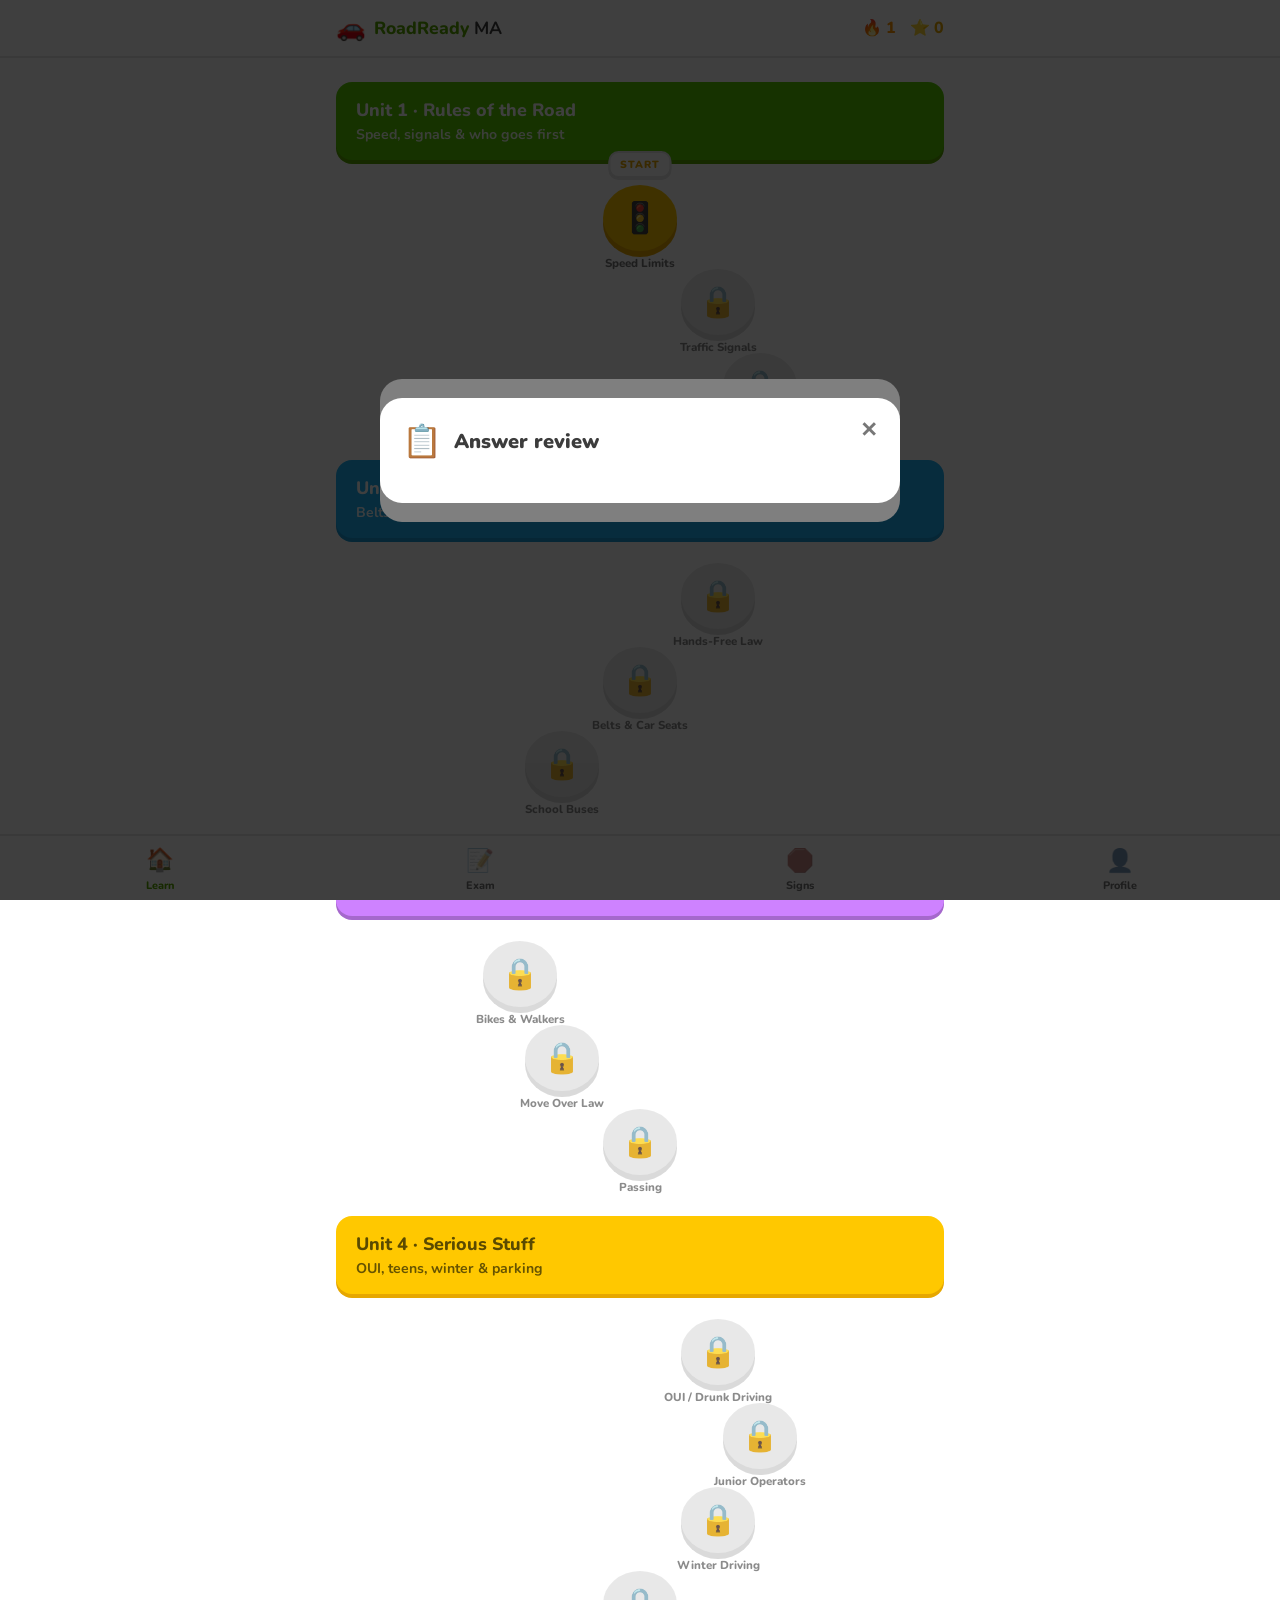
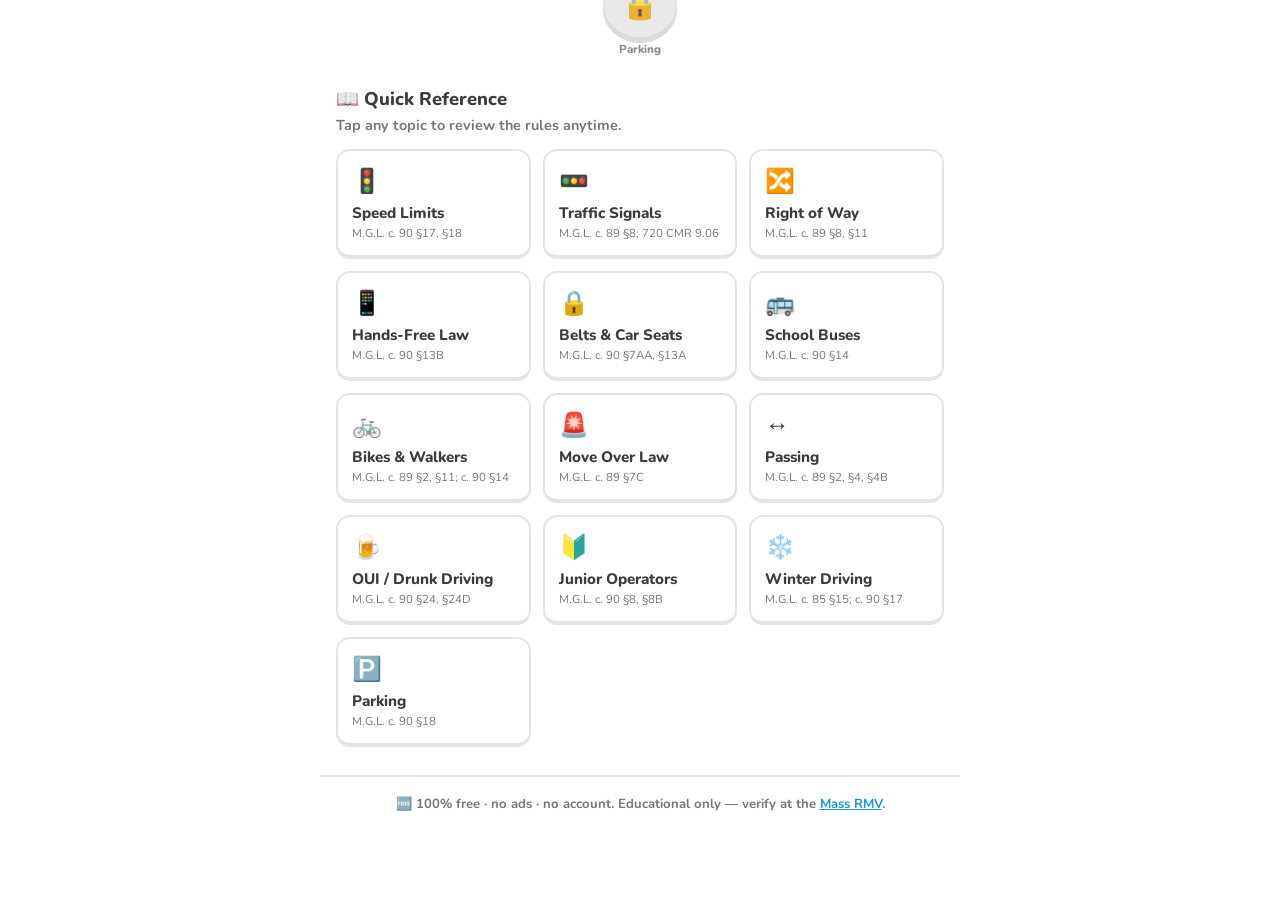
==== commit 499d7552: "Upgrade to category-leading UX: exam simulator, road signs, dark mode Based on a competitive analysi" ====
--- a/apps/ma-traffic-rules/ma-traffic-rules-standalone.html
+++ b/apps/ma-traffic-rules/ma-traffic-rules-standalone.html
@@ -2,13 +2,16 @@
 <html lang="en">
   <head>
     <meta charset="UTF-8" />
-    <meta name="viewport" content="width=device-width, initial-scale=1.0, viewport-fit=cover" />
-    <meta name="theme-color" content="#58cc02" />
+    <meta name="viewport" content="width=device-width, initial-scale=1.0, viewport-fit=cover, maximum-scale=1.0" />
+    <meta name="theme-color" content="#58cc02" media="(prefers-color-scheme: light)" />
+    <meta name="theme-color" content="#131f24" media="(prefers-color-scheme: dark)" />
+    <meta name="apple-mobile-web-app-capable" content="yes" />
+    <meta name="apple-mobile-web-app-status-bar-style" content="default" />
     <meta
       name="description"
-      content="Learn Massachusetts driving rules the fun way — a free, gamified course with lessons, XP and streaks."
+      content="RoadReady MA — the free, beautiful way to ace the Massachusetts permit test. Lessons, a real-format exam simulator, road signs, and progress tracking."
     />
-    <title>RoadReady MA · Learn Massachusetts Driving Rules</title>
+    <title>RoadReady MA · Ace the Massachusetts Permit Test</title>
     <link rel="preconnect" href="https://fonts.googleapis.com" />
     <link rel="preconnect" href="https://fonts.gstatic.com" crossorigin />
     <link
@@ -17,497 +20,277 @@
     />
     <style>
 /* ===================================================================
-   RoadReady MA — Duolingo-inspired design system
+   RoadReady MA — design system (Duolingo-inspired, App-Store grade)
    =================================================================== */
 :root {
-  /* Brand palette */
-  --green: #58cc02;
-  --green-d: #58a700;
-  --green-l: #d7ffb8;
-  --blue: #1cb0f6;
-  --blue-d: #1899d6;
-  --purple: #ce82ff;
-  --purple-d: #a568cc;
-  --gold: #ffc800;
-  --gold-d: #e6a700;
-  --red: #ff4b4b;
-  --red-d: #ea2b2b;
-
-  /* Neutrals */
-  --ink: #3c3c3c;
-  --ink-soft: #777777;
-  --line: #e5e5e5;
-  --line-d: #d4d4d4;
-  --bg: #ffffff;
-  --bg-soft: #f7f7f7;
-
+  --green: #58cc02; --green-d: #58a700; --green-l: #d7ffb8;
+  --blue: #1cb0f6;  --blue-d: #1899d6;
+  --purple: #ce82ff; --purple-d: #a568cc;
+  --gold: #ffc800;  --gold-d: #e6a700;
+  --red: #ff4b4b;   --red-d: #ea2b2b;
+
+  --ink: #3c3c3c; --ink-soft: #777; --line: #e5e5e5; --line-d: #d4d4d4;
+  --bg: #ffffff; --bg-soft: #f7f7f7; --card: #ffffff; --shadow: rgba(0,0,0,.08);
   --radius: 16px;
   --font: "Nunito", -apple-system, BlinkMacSystemFont, "Segoe UI", sans-serif;
+  --nav-h: calc(62px + env(safe-area-inset-bottom));
 }
-
-* {
-  box-sizing: border-box;
-  -webkit-tap-highlight-color: transparent;
+[data-theme="dark"] {
+  --ink: #f1f7f9; --ink-soft: #8b9aa1; --line: #37464f; --line-d: #2a363d;
+  --bg: #131f24; --bg-soft: #1c2a31; --card: #1c2a31; --shadow: rgba(0,0,0,.4);
+  --green-l: #1f3a17;
 }
+
+* { box-sizing: border-box; -webkit-tap-highlight-color: transparent; }
 html { scroll-behavior: smooth; }
 body {
-  margin: 0;
-  font-family: var(--font);
-  font-weight: 700;
-  color: var(--ink);
-  background: var(--bg);
-  -webkit-font-smoothing: antialiased;
+  margin: 0; font-family: var(--font); font-weight: 700; color: var(--ink);
+  background: var(--bg); -webkit-font-smoothing: antialiased;
+  transition: background .25s, color .25s;
 }
-button { font-family: inherit; cursor: pointer; }
-
-/* ---------- 3D button (Duolingo signature) ---------- */
+button { font-family: inherit; cursor: pointer; color: inherit; }
+a { color: var(--blue-d); }
+@media (prefers-reduced-motion: reduce) { * { animation: none !important; transition: none !important; } }
+
+/* ---------- 3D buttons ---------- */
 .btn3d {
-  border: none;
-  border-radius: var(--radius);
-  background: var(--green);
-  color: #fff;
-  font-weight: 800;
-  font-size: 1rem;
-  letter-spacing: 0.06em;
-  padding: 14px 20px;
+  border: none; border-radius: var(--radius); background: var(--green); color: #fff;
+  font-weight: 800; font-size: 1rem; letter-spacing: .06em; padding: 15px 20px;
   box-shadow: 0 4px 0 var(--green-d);
-  transition: transform 0.06s, box-shadow 0.06s, background 0.15s, filter 0.15s;
+  transition: transform .06s, box-shadow .06s, filter .15s;
 }
-.btn3d:active:not(:disabled) {
-  transform: translateY(4px);
-  box-shadow: 0 0 0 var(--green-d);
-}
-.btn3d:disabled {
-  background: var(--line);
-  color: #afafaf;
-  box-shadow: 0 4px 0 var(--line-d);
-  cursor: default;
-}
-
-.icon-btn {
-  background: none;
-  border: none;
-  font-size: 1.3rem;
-  color: var(--ink-soft);
-  font-weight: 800;
-  padding: 6px 10px;
-  border-radius: 10px;
-}
+.btn3d:active:not(:disabled) { transform: translateY(4px); box-shadow: 0 0 0 var(--green-d); }
+.btn3d:disabled { background: var(--line); color: var(--ink-soft); box-shadow: 0 4px 0 var(--line-d); cursor: default; }
+.btn-blue { background: var(--blue); box-shadow: 0 4px 0 var(--blue-d); }
+.btn-purple { background: var(--purple); box-shadow: 0 4px 0 var(--purple-d); }
+.btn-ghost { background: var(--bg); color: var(--blue-d); box-shadow: 0 0 0 2px var(--line) inset, 0 4px 0 var(--line-d); }
+.btn-sm { padding: 10px 16px; font-size: .85rem; }
+.icon-btn { background: none; border: none; font-size: 1.3rem; color: var(--ink-soft); font-weight: 800; padding: 6px 10px; border-radius: 10px; }
 .icon-btn:active { background: var(--bg-soft); }
 
 /* ===================================================================
-   TOP BAR
+   TOP BAR + TAB SHELL
    =================================================================== */
 .topbar {
-  position: sticky;
-  top: 0;
-  z-index: 30;
-  background: var(--bg);
-  border-bottom: 2px solid var(--line);
-  padding-top: env(safe-area-inset-top);
+  position: sticky; top: 0; z-index: 30; background: var(--bg);
+  border-bottom: 2px solid var(--line); padding-top: env(safe-area-inset-top);
 }
-.topbar-inner {
-  max-width: 640px;
-  margin: 0 auto;
-  height: 58px;
-  padding: 0 16px;
-  display: flex;
-  align-items: center;
-  justify-content: space-between;
-}
+.topbar-inner { max-width: 640px; margin: 0 auto; height: 56px; padding: 0 16px; display: flex; align-items: center; justify-content: space-between; }
 .brand { display: flex; align-items: center; gap: 8px; }
 .brand-logo { font-size: 1.5rem; }
 .brand-name { font-size: 1.1rem; font-weight: 800; color: var(--green-d); }
 .brand-name b { color: var(--ink); }
-
 .stats { display: flex; gap: 14px; }
-.stat {
-  display: flex;
-  align-items: center;
-  gap: 4px;
-  font-weight: 800;
-  font-size: 1rem;
-}
-.stat-ico { font-size: 1.05rem; }
-.streak { color: #ff9600; }
-.xp { color: var(--gold-d); }
-.hearts { color: var(--red); }
+.stat { display: flex; align-items: center; gap: 4px; font-weight: 800; }
+.streak { color: #ff9600; } .xp { color: var(--gold-d); }
+
+main { min-height: calc(100vh - 56px); padding-bottom: var(--nav-h); }
+.tab-screen { display: none; animation: tabin .22s ease; }
+.tab-screen.is-active { display: block; }
+@keyframes tabin { from { opacity: 0; transform: translateY(6px); } to { opacity: 1; transform: none; } }
+.pad { max-width: 640px; margin: 0 auto; padding: 18px 16px; }
+.section-title { font-size: 1.15rem; font-weight: 800; margin: 0; }
+.section-title.sm { font-size: 1rem; margin: 26px 0 12px; }
+.section-sub { color: var(--ink-soft); font-size: .9rem; margin: 4px 0 14px; }
 
 /* ===================================================================
-   SCREENS
+   LEARN — path
    =================================================================== */
-.screen { display: none; }
-.screen.is-active { display: block; }
-main { min-height: calc(100vh - 60px); }
-
-/* ===================================================================
-   HOME — LEARNING PATH
-   =================================================================== */
-.path {
-  max-width: 640px;
-  margin: 0 auto;
-  padding: 22px 16px 8px;
-}
-.unit-banner {
-  border-radius: var(--radius);
-  color: #fff;
-  padding: 16px 20px;
-  margin: 26px 0 8px;
-  box-shadow: 0 4px 0 rgba(0, 0, 0, 0.12);
-}
+.path { max-width: 640px; margin: 0 auto; padding: 20px 16px 8px; }
+.unit-banner { border-radius: var(--radius); color: #fff; padding: 16px 20px; margin: 26px 0 8px; }
 .unit-banner:first-child { margin-top: 4px; }
-.unit-banner h2 { margin: 0; font-size: 1.15rem; font-weight: 800; }
-.unit-banner p { margin: 3px 0 0; font-size: 0.9rem; opacity: 0.92; font-weight: 700; }
+.unit-banner h2 { margin: 0; font-size: 1.12rem; font-weight: 800; }
+.unit-banner p { margin: 3px 0 0; font-size: .88rem; opacity: .92; }
 .unit-green { background: var(--green); box-shadow: 0 4px 0 var(--green-d); }
 .unit-blue { background: var(--blue); box-shadow: 0 4px 0 var(--blue-d); }
 .unit-purple { background: var(--purple); box-shadow: 0 4px 0 var(--purple-d); }
-.unit-gold { background: var(--gold); box-shadow: 0 4px 0 var(--gold-d); }
-
-/* Zig-zag node trail */
+.unit-gold { background: var(--gold); box-shadow: 0 4px 0 var(--gold-d); color: #5a4a00; }
+
 .trail { display: flex; flex-direction: column; align-items: center; padding: 8px 0 6px; }
-.node-row {
-  display: flex;
-  justify-content: center;
-  width: 100%;
-  padding: 9px 0;
-}
+.node-row { display: flex; justify-content: center; width: 100%; padding: 9px 0; }
+.node-row.off-r { transform: translateX(78px); }
+.node-row.off-rr { transform: translateX(120px); }
 .node-row.off-l { transform: translateX(-78px); }
-.node-row.off-r { transform: translateX(78px); }
 .node-row.off-ll { transform: translateX(-120px); }
-.node-row.off-rr { transform: translateX(120px); }
-
-.node {
-  position: relative;
-  width: 74px;
-  height: 66px;
-  border-radius: 50%;
-  border: none;
-  font-size: 1.9rem;
-  display: flex;
-  align-items: center;
-  justify-content: center;
-  transition: transform 0.08s, box-shadow 0.08s;
-}
-.node:active { transform: translateY(5px); }
-.node:active::after { box-shadow: none; }
-.node .node-face {
-  position: absolute;
-  inset: 0;
-  border-radius: 50%;
-  display: flex;
-  align-items: center;
-  justify-content: center;
-}
-
-/* node states */
-.node-done    { background: var(--green);  box-shadow: 0 6px 0 var(--green-d); }
-.node-current { background: var(--gold);   box-shadow: 0 6px 0 var(--gold-d); }
-.node-locked  { background: #e5e5e5;       box-shadow: 0 6px 0 var(--line-d); filter: grayscale(0.4); opacity: 0.85; }
-.node-done:active, .node-current:active { box-shadow: 0 1px 0 currentColor; }
-
-.node-badge {
-  position: absolute;
-  top: -8px;
-  right: -6px;
-  font-size: 0.85rem;
-  background: #fff;
-  border-radius: 50%;
-  width: 24px;
-  height: 24px;
-  display: flex;
-  align-items: center;
-  justify-content: center;
-  box-shadow: 0 2px 4px rgba(0,0,0,0.18);
-}
-.node-label {
-  position: absolute;
-  bottom: -20px;
-  left: 50%;
-  transform: translateX(-50%);
-  font-size: 0.72rem;
-  font-weight: 800;
-  color: var(--ink-soft);
-  white-space: nowrap;
-}
+.node { position: relative; width: 74px; height: 66px; border-radius: 50%; border: none; font-size: 1.9rem; }
+.node:active { transform: translateY(5px); box-shadow: 0 1px 0 currentColor !important; }
+.node-face { position: absolute; inset: 0; border-radius: 50%; display: flex; align-items: center; justify-content: center; }
+.node-done { background: var(--green); box-shadow: 0 6px 0 var(--green-d); color: var(--green-d); }
+.node-current { background: var(--gold); box-shadow: 0 6px 0 var(--gold-d); color: var(--gold-d); }
+.node-locked { background: var(--line); box-shadow: 0 6px 0 var(--line-d); color: var(--line-d); opacity: .85; }
+.node-badge { position: absolute; top: -8px; right: -6px; font-size: .85rem; background: var(--card); border-radius: 50%; width: 24px; height: 24px; display: flex; align-items: center; justify-content: center; box-shadow: 0 2px 4px var(--shadow); }
+.node-label { position: absolute; bottom: -20px; left: 50%; transform: translateX(-50%); font-size: .72rem; font-weight: 800; color: var(--ink-soft); white-space: nowrap; }
 .node-current::before {
-  content: "START";
-  position: absolute;
-  top: -34px;
-  left: 50%;
-  transform: translateX(-50%);
-  background: #fff;
-  color: var(--gold-d);
-  font-size: 0.65rem;
-  font-weight: 900;
-  letter-spacing: 0.08em;
-  padding: 4px 10px;
-  border-radius: 10px;
-  border: 2px solid var(--line);
-  box-shadow: 0 2px 0 var(--line);
+  content: "START"; position: absolute; top: -34px; left: 50%; transform: translateX(-50%);
+  background: var(--card); color: var(--gold-d); font-size: .65rem; font-weight: 900; letter-spacing: .08em;
+  padding: 4px 10px; border-radius: 10px; border: 2px solid var(--line); box-shadow: 0 2px 0 var(--line);
   animation: bob 1.4s ease-in-out infinite;
 }
 @keyframes bob { 0%,100% { transform: translateX(-50%) translateY(0);} 50% { transform: translateX(-50%) translateY(-4px);} }
 
-/* ---------- Quick reference cards ---------- */
-.guide-block {
-  max-width: 640px;
-  margin: 26px auto 0;
-  padding: 0 16px;
+/* Quick reference cards */
+.guide-block { max-width: 640px; margin: 26px auto 0; padding: 0 16px; }
+.guide-grid { display: grid; grid-template-columns: repeat(auto-fill, minmax(150px,1fr)); gap: 12px; }
+.guide-card { text-align: left; background: var(--card); border: 2px solid var(--line); border-bottom-width: 4px; border-radius: 14px; padding: 14px; transition: transform .06s; }
+.guide-card:active { transform: translateY(2px); border-bottom-width: 2px; }
+.gc-ico { font-size: 1.5rem; } .gc-title { display: block; margin-top: 6px; font-weight: 800; font-size: .95rem; }
+.gc-ref { display: block; margin-top: 2px; font-size: .72rem; color: var(--ink-soft); }
+.home-footer { max-width: 640px; margin: 28px auto 0; padding: 18px 16px 24px; border-top: 2px solid var(--line); }
+.home-footer p { margin: 0; text-align: center; color: var(--ink-soft); font-size: .82rem; }
+
+/* ===================================================================
+   EXAM tab
+   =================================================================== */
+.hero-card { background: var(--card); border: 2px solid var(--line); border-bottom-width: 5px; border-radius: 20px; padding: 26px 22px; text-align: center; }
+.hero-emoji { font-size: 3rem; }
+.hero-card h2 { margin: 6px 0 8px; font-size: 1.4rem; font-weight: 900; }
+.hero-card p { color: var(--ink-soft); font-size: .96rem; line-height: 1.5; margin: 0 0 20px; }
+.hero-card .btn3d { width: 100%; }
+.stat-row { display: flex; gap: 10px; margin-top: 16px; }
+.mini-stat { flex: 1; background: var(--card); border: 2px solid var(--line); border-radius: 14px; padding: 12px 6px; text-align: center; }
+.mini-label { display: block; font-size: .62rem; font-weight: 900; letter-spacing: .05em; color: var(--ink-soft); }
+.mini-value { display: block; font-size: 1.25rem; font-weight: 900; margin-top: 3px; }
+.review-card { display: flex; align-items: center; gap: 14px; width: 100%; text-align: left; margin-top: 16px; background: var(--card); border: 2px solid var(--gold); border-bottom-width: 4px; border-radius: 16px; padding: 16px; }
+.review-card:active { transform: translateY(2px); }
+.rc-ico { font-size: 1.8rem; } .rc-body { flex: 1; } .rc-body b { display: block; font-size: 1rem; } .rc-body span { font-size: .85rem; color: var(--ink-soft); }
+.rc-chev { font-size: 1.6rem; color: var(--ink-soft); }
+
+/* ===================================================================
+   SIGNS tab
+   =================================================================== */
+.signs-head { display: flex; align-items: center; justify-content: space-between; gap: 12px; margin-bottom: 8px; }
+.sign-cat-title { font-size: .95rem; font-weight: 800; color: var(--ink-soft); margin: 22px 0 12px; text-transform: uppercase; letter-spacing: .04em; }
+.signs-grid { display: grid; grid-template-columns: repeat(auto-fill, minmax(96px,1fr)); gap: 14px; }
+.sign-cell { background: transparent; border: none; display: flex; flex-direction: column; align-items: center; gap: 6px; }
+.sign-cell:active { transform: scale(.94); }
+.sign-art { width: 84px; height: 84px; display: flex; align-items: center; justify-content: center; }
+.sign-art svg { width: 100%; height: 100%; filter: drop-shadow(0 2px 3px var(--shadow)); }
+.sign-name { font-size: .74rem; font-weight: 800; text-align: center; line-height: 1.2; }
+
+/* ===================================================================
+   PROFILE tab
+   =================================================================== */
+.profile-head { display: flex; align-items: center; gap: 16px; margin-bottom: 18px; }
+.profile-ring {
+  width: 78px; height: 78px; border-radius: 50%; display: flex; align-items: center; justify-content: center;
+  background: conic-gradient(var(--green) var(--goal,0%), var(--line) 0);
+  position: relative; flex-shrink: 0;
 }
-.guide-title { font-size: 1.15rem; font-weight: 800; margin: 0; }
-.guide-sub { color: var(--ink-soft); font-size: 0.9rem; margin: 4px 0 14px; }
-.guide-grid {
-  display: grid;
-  grid-template-columns: repeat(auto-fill, minmax(150px, 1fr));
-  gap: 12px;
+.profile-ring::after { content: ""; position: absolute; inset: 6px; border-radius: 50%; background: var(--bg); }
+.ring-emoji { position: relative; z-index: 1; font-size: 1.9rem; }
+.profile-name { margin: 0; font-size: 1.25rem; font-weight: 900; }
+.profile-sub { margin: 3px 0 0; color: var(--ink-soft); font-size: .9rem; }
+.kpi-grid { display: grid; grid-template-columns: repeat(2,1fr); gap: 12px; }
+.kpi { background: var(--card); border: 2px solid var(--line); border-radius: 16px; padding: 16px; display: flex; flex-direction: column; align-items: flex-start; }
+.kpi-ico { font-size: 1.4rem; } .kpi-num { font-size: 1.6rem; font-weight: 900; margin-top: 4px; } .kpi-lab { font-size: .8rem; color: var(--ink-soft); }
+.mastery-list { display: grid; gap: 12px; }
+.mastery-item .mi-top { display: flex; justify-content: space-between; font-size: .9rem; margin-bottom: 6px; }
+.mastery-bar { height: 12px; background: var(--line); border-radius: 999px; overflow: hidden; }
+.mastery-fill { height: 100%; border-radius: 999px; transition: width .5s; }
+.settings { display: grid; gap: 10px; }
+.setting { display: flex; align-items: center; justify-content: space-between; background: var(--card); border: 2px solid var(--line); border-radius: 14px; padding: 14px 16px; font-weight: 800; }
+.switch { appearance: none; width: 48px; height: 28px; border-radius: 999px; background: var(--line); position: relative; transition: background .2s; cursor: pointer; flex-shrink: 0; }
+.switch::after { content: ""; position: absolute; top: 3px; left: 3px; width: 22px; height: 22px; border-radius: 50%; background: #fff; transition: transform .2s; box-shadow: 0 1px 3px rgba(0,0,0,.3); }
+.switch:checked { background: var(--green); } .switch:checked::after { transform: translateX(20px); }
+.reset-btn { background: none; border: 2px solid var(--red); color: var(--red); border-radius: 14px; padding: 13px; font-weight: 800; margin-top: 4px; }
+.reset-btn:active { background: var(--red); color: #fff; }
+.disclaimer { color: var(--ink-soft); font-size: .8rem; line-height: 1.5; margin-top: 22px; }
+
+/* ===================================================================
+   BOTTOM NAV
+   =================================================================== */
+.tabbar {
+  position: fixed; left: 0; right: 0; bottom: 0; z-index: 40; display: flex;
+  background: var(--bg); border-top: 2px solid var(--line);
+  padding-bottom: env(safe-area-inset-bottom);
 }
-.guide-card {
-  text-align: left;
-  background: var(--bg);
-  border: 2px solid var(--line);
-  border-bottom-width: 4px;
-  border-radius: 14px;
-  padding: 14px;
-  transition: border-color 0.12s, transform 0.06s;
-}
-.guide-card:active { transform: translateY(2px); border-bottom-width: 2px; }
-.guide-card .gc-ico { font-size: 1.5rem; }
-.guide-card .gc-title { display: block; margin-top: 6px; font-weight: 800; font-size: 0.95rem; }
-.guide-card .gc-ref { display: block; margin-top: 2px; font-size: 0.72rem; color: var(--ink-soft); font-weight: 700; }
-
-.home-footer {
-  max-width: 640px;
-  margin: 28px auto 0;
-  padding: 18px 16px calc(24px + env(safe-area-inset-bottom));
-  border-top: 2px solid var(--line);
-}
-.home-footer p { margin: 0; text-align: center; color: var(--ink-soft); font-size: 0.82rem; }
-.home-footer a { color: var(--blue-d); }
+.tabbtn { flex: 1; border: none; background: none; padding: 9px 0 7px; display: flex; flex-direction: column; align-items: center; gap: 2px; font-size: .68rem; font-weight: 800; color: var(--ink-soft); }
+.tabbtn .tb-ico { font-size: 1.4rem; filter: grayscale(.5); opacity: .7; transition: .15s; }
+.tabbtn.is-active { color: var(--green-d); }
+.tabbtn.is-active .tb-ico { filter: none; opacity: 1; transform: translateY(-1px); }
 
 /* ===================================================================
-   LESSON
+   OVERLAYS (lesson / exam / result)
    =================================================================== */
-#screen-lesson.is-active { display: flex; flex-direction: column; min-height: 100vh; }
-.lesson-top {
-  display: flex;
-  align-items: center;
-  gap: 14px;
-  max-width: 640px;
-  width: 100%;
-  margin: 0 auto;
-  padding: 14px 16px calc(6px + env(safe-area-inset-top));
-}
-.lesson-progress {
-  flex: 1;
-  height: 16px;
-  background: var(--line);
-  border-radius: 999px;
-  overflow: hidden;
-}
-.lesson-progress span {
-  display: block;
-  height: 100%;
-  width: 0;
-  background: var(--green);
-  border-radius: 999px;
-  transition: width 0.35s ease;
-  position: relative;
-}
-.lesson-progress span::after {
-  content: "";
-  position: absolute;
-  top: 3px; left: 8px; right: 8px;
-  height: 4px;
-  background: rgba(255,255,255,0.4);
-  border-radius: 999px;
-}
-.lesson-hearts { display: flex; align-items: center; gap: 4px; color: var(--red); font-weight: 800; }
-
-.lesson-body {
-  flex: 1;
-  max-width: 640px;
-  width: 100%;
-  margin: 0 auto;
-  padding: 10px 16px 130px;
-}
-.lesson-prompt { font-size: 1.4rem; font-weight: 800; margin: 12px 0 18px; }
-.lesson-card {
-  background: var(--bg-soft);
-  border: 2px solid var(--line);
-  border-radius: 16px;
-  padding: 14px 16px;
-  margin-bottom: 18px;
-  display: none;
-}
-.lesson-card.show { display: block; }
-.lesson-card .lc-ico { font-size: 1.6rem; }
-.lesson-question { font-size: 1.1rem; font-weight: 800; margin: 0 0 16px; }
-.lesson-options { display: grid; gap: 12px; }
-
-.option {
-  text-align: left;
-  background: var(--bg);
-  border: 2px solid var(--line);
-  border-bottom-width: 4px;
-  border-radius: 14px;
-  padding: 16px;
-  font-size: 1.02rem;
-  font-weight: 700;
-  color: var(--ink);
-  transition: border-color 0.1s, background 0.1s, transform 0.05s;
-}
+.overlay { display: none; position: fixed; inset: 0; z-index: 60; background: var(--bg); flex-direction: column; }
+.overlay.is-active { display: flex; }
+.overlay.center { justify-content: center; }
+.quiz-top { display: flex; align-items: center; gap: 14px; max-width: 640px; width: 100%; margin: 0 auto; padding: calc(14px + env(safe-area-inset-top)) 16px 6px; }
+.quiz-progress { flex: 1; height: 16px; background: var(--line); border-radius: 999px; overflow: hidden; }
+.quiz-progress span { display: block; height: 100%; width: 0; background: var(--green); border-radius: 999px; transition: width .35s; }
+.quiz-meta { font-weight: 800; font-size: .95rem; min-width: 54px; text-align: right; }
+.quiz-meta.warn { color: var(--red); }
+.quiz-body { flex: 1; max-width: 640px; width: 100%; margin: 0 auto; padding: 10px 16px 150px; overflow-y: auto; }
+.quiz-prompt { font-size: 1.35rem; font-weight: 800; margin: 12px 0 16px; }
+.quiz-figure { display: flex; justify-content: center; margin-bottom: 14px; }
+.quiz-figure svg { width: 120px; height: 120px; filter: drop-shadow(0 3px 5px var(--shadow)); }
+.quiz-question { font-size: 1.1rem; font-weight: 800; margin: 0 0 16px; }
+.quiz-options { display: grid; gap: 12px; }
+.option { text-align: left; background: var(--card); border: 2px solid var(--line); border-bottom-width: 4px; border-radius: 14px; padding: 16px; font-size: 1.02rem; font-weight: 700; color: var(--ink); transition: transform .05s; }
 .option:active { transform: translateY(2px); }
-.option.selected {
-  border-color: var(--blue);
-  background: #ddf4ff;
-  color: var(--blue-d);
-}
-.option.correct {
-  border-color: var(--green);
-  background: var(--green-l);
-  color: var(--green-d);
-}
-.option.wrong {
-  border-color: var(--red);
-  background: #ffdfe0;
-  color: var(--red-d);
-}
+.option.selected { border-color: var(--blue); background: color-mix(in srgb, var(--blue) 12%, var(--card)); color: var(--blue-d); }
+.option.correct { border-color: var(--green); background: var(--green-l); color: var(--green-d); }
+.option.wrong { border-color: var(--red); background: color-mix(in srgb, var(--red) 14%, var(--card)); color: var(--red-d); }
 .option:disabled { cursor: default; }
 
-/* ---------- Feedback dock ---------- */
-.dock {
-  position: fixed;
-  left: 0; right: 0; bottom: 0;
-  background: var(--bg);
-  border-top: 2px solid var(--line);
-  transform: translateY(0);
-  transition: background 0.2s, border-color 0.2s;
-  padding-bottom: env(safe-area-inset-bottom);
-  z-index: 20;
-}
+.dock { position: fixed; left: 0; right: 0; bottom: 0; background: var(--bg); border-top: 2px solid var(--line); padding-bottom: env(safe-area-inset-bottom); z-index: 20; }
 .dock.right { background: var(--green-l); border-color: transparent; }
-.dock.wrong { background: #ffdfe0; border-color: transparent; }
-.dock-inner {
-  max-width: 640px;
-  margin: 0 auto;
-  padding: 16px;
-  display: flex;
-  align-items: center;
-  gap: 14px;
-}
-.dock-msg { flex: 1; font-weight: 800; font-size: 0.95rem; line-height: 1.35; display: none; }
+.dock.wrong { background: color-mix(in srgb, var(--red) 14%, var(--bg)); border-color: transparent; }
+.dock-inner { max-width: 640px; margin: 0 auto; padding: 16px; display: flex; align-items: center; gap: 14px; }
+.dock-msg { flex: 1; font-weight: 800; font-size: .95rem; line-height: 1.35; display: none; }
 .dock.right .dock-msg { display: block; color: var(--green-d); }
 .dock.wrong .dock-msg { display: block; color: var(--red-d); }
 .dock-msg b { display: block; font-size: 1.05rem; margin-bottom: 2px; }
 .btn-check { min-width: 140px; }
 .dock.right .btn-check { background: var(--green); box-shadow: 0 4px 0 var(--green-d); }
 .dock.wrong .btn-check { background: var(--red); box-shadow: 0 4px 0 var(--red-d); }
-@media (max-width: 420px) {
-  .dock-inner { flex-direction: column; align-items: stretch; }
-  .btn-check { width: 100%; }
-}
-
-/* ===================================================================
-   COMPLETE / FAILED
-   =================================================================== */
-#screen-complete.is-active,
-#screen-failed.is-active { display: flex; min-height: calc(100vh - 60px); }
-.complete-wrap {
-  margin: auto;
-  text-align: center;
-  padding: 30px 24px calc(30px + env(safe-area-inset-bottom));
-  max-width: 460px;
-  position: relative;
-}
-.complete-emoji { font-size: 4.5rem; animation: pop 0.5s ease; }
-@keyframes pop { 0% { transform: scale(0.3); opacity: 0; } 60% { transform: scale(1.15); } 100% { transform: scale(1); opacity: 1; } }
-.complete-title { font-size: 1.7rem; font-weight: 900; color: var(--gold-d); margin: 8px 0 22px; }
-.complete-badges { display: flex; gap: 14px; justify-content: center; margin-bottom: 26px; }
-.badge {
-  border-radius: 16px;
-  padding: 3px;
-  flex: 1;
-  max-width: 160px;
-}
-.xp-badge { background: var(--gold); }
-.acc-badge { background: var(--blue); }
-.badge-label {
-  display: block;
-  color: #fff;
-  font-size: 0.72rem;
-  font-weight: 900;
-  letter-spacing: 0.06em;
-  padding: 8px 0 6px;
-}
-.badge-value {
-  display: block;
-  background: #fff;
-  border-radius: 13px;
-  padding: 12px;
-  font-size: 1.5rem;
-  font-weight: 900;
-}
-.xp-badge .badge-value { color: var(--gold-d); }
-.acc-badge .badge-value { color: var(--blue-d); }
-.btn-continue { width: 100%; max-width: 340px; }
-.failed-text { color: var(--ink-soft); font-size: 1rem; line-height: 1.5; margin: 0 0 26px; }
+@media (max-width: 420px) { .dock-inner { flex-direction: column; align-items: stretch; } .btn-check { width: 100%; } }
+
+/* RESULT */
+.result-wrap { margin: auto; text-align: center; padding: 30px 24px calc(30px + env(safe-area-inset-bottom)); max-width: 460px; position: relative; width: 100%; }
+.result-emoji { font-size: 4.5rem; animation: pop .5s ease; }
+@keyframes pop { 0% { transform: scale(.3); opacity: 0; } 60% { transform: scale(1.15); } 100% { transform: scale(1); opacity: 1; } }
+.result-title { font-size: 1.7rem; font-weight: 900; margin: 8px 0 6px; }
+.result-sub { color: var(--ink-soft); font-size: 1rem; margin: 0 0 20px; }
+.result-badges { display: flex; gap: 14px; justify-content: center; margin-bottom: 26px; }
+.badge { border-radius: 16px; padding: 3px; flex: 1; max-width: 150px; }
+.badge-label { display: block; color: #fff; font-size: .68rem; font-weight: 900; letter-spacing: .05em; padding: 8px 0 6px; }
+.badge-value { display: block; background: var(--bg); border-radius: 13px; padding: 12px; font-size: 1.4rem; font-weight: 900; }
+.b-gold { background: var(--gold); } .b-gold .badge-value { color: var(--gold-d); }
+.b-blue { background: var(--blue); } .b-blue .badge-value { color: var(--blue-d); }
+.b-green { background: var(--green); } .b-green .badge-value { color: var(--green-d); }
+.b-red { background: var(--red); } .b-red .badge-value { color: var(--red-d); }
+.result-actions { display: grid; gap: 12px; }
+.result-actions .btn3d { width: 100%; }
 
 /* confetti */
 .confetti { position: absolute; inset: -20px 0 auto; height: 0; pointer-events: none; }
-.confetti i {
-  position: absolute;
-  top: 0;
-  width: 9px; height: 14px;
-  opacity: 0.9;
-  animation: fall 2.2s linear forwards;
-}
-@keyframes fall {
-  to { transform: translateY(420px) rotate(540deg); opacity: 0; }
-}
+.confetti i { position: absolute; top: 0; width: 9px; height: 14px; opacity: .9; animation: fall 2.2s linear forwards; }
+@keyframes fall { to { transform: translateY(440px) rotate(540deg); opacity: 0; } }
 
 /* ===================================================================
-   MODAL (quick reference)
+   MODALS
    =================================================================== */
-.modal {
-  position: fixed;
-  inset: 0;
-  background: rgba(0, 0, 0, 0.45);
-  display: flex;
-  align-items: flex-end;
-  justify-content: center;
-  z-index: 50;
-  animation: fade 0.18s ease;
-}
+.modal { position: fixed; inset: 0; background: rgba(0,0,0,.5); display: flex; align-items: flex-end; justify-content: center; z-index: 70; animation: fade .18s ease; }
 @keyframes fade { from { opacity: 0; } to { opacity: 1; } }
-.modal-card {
-  background: #fff;
-  width: 100%;
-  max-width: 520px;
-  border-radius: 22px 22px 0 0;
-  padding: 22px 22px calc(26px + env(safe-area-inset-bottom));
-  position: relative;
-  animation: slideup 0.25s cubic-bezier(0.2, 0.9, 0.3, 1);
-}
-@media (min-width: 540px) {
-  .modal { align-items: center; }
-  .modal-card { border-radius: 22px; }
-}
-@keyframes slideup { from { transform: translateY(40px); opacity: 0.6; } to { transform: translateY(0); opacity: 1; } }
+.modal-card { background: var(--card); width: 100%; max-width: 520px; border-radius: 22px 22px 0 0; padding: 22px 22px calc(26px + env(safe-area-inset-bottom)); position: relative; animation: slideup .25s cubic-bezier(.2,.9,.3,1); }
+.modal-card.tall { max-height: 82vh; overflow-y: auto; }
+@media (min-width: 540px) { .modal { align-items: center; } .modal-card { border-radius: 22px; } }
+@keyframes slideup { from { transform: translateY(40px); opacity: .6; } to { transform: none; opacity: 1; } }
 .modal-close { position: absolute; top: 12px; right: 12px; }
 .modal-head { display: flex; align-items: center; gap: 12px; margin-bottom: 14px; }
-.modal-ico { font-size: 2rem; }
-.modal-head h3 { margin: 0; font-size: 1.25rem; font-weight: 900; }
+.modal-ico { font-size: 2rem; } .modal-head h3 { margin: 0; font-size: 1.25rem; font-weight: 900; }
+#modalFigure { display: flex; justify-content: center; margin-bottom: 12px; }
+#modalFigure svg { width: 110px; height: 110px; }
 .modal-points { margin: 0 0 16px; padding-left: 20px; }
 .modal-points li { margin-bottom: 9px; font-weight: 700; line-height: 1.4; }
-.modal-ref {
-  display: inline-block;
-  font-size: 0.78rem;
-  color: var(--ink-soft);
-  background: var(--bg-soft);
-  border-radius: 8px;
-  padding: 6px 11px;
-  font-weight: 800;
-}
+.modal-ref { display: inline-block; font-size: .78rem; color: var(--ink-soft); background: var(--bg-soft); border-radius: 8px; padding: 6px 11px; font-weight: 800; }
+.review-list { display: grid; gap: 14px; }
+.review-q { border: 2px solid var(--line); border-radius: 14px; padding: 14px; }
+.review-q .rq-q { font-weight: 800; margin-bottom: 8px; }
+.review-q .rq-a { font-size: .9rem; margin: 3px 0; }
+.review-q .rq-ok { color: var(--green-d); } .review-q .rq-no { color: var(--red-d); }
+.review-q .rq-ex { font-size: .85rem; color: var(--ink-soft); margin-top: 6px; }
 
     </style>
     <link
@@ -517,104 +300,161 @@
   </head>
   <body>
     <!-- ============ TOP BAR ============ -->
-    <header class="topbar">
+    <header class="topbar" id="topbar">
       <div class="topbar-inner">
         <div class="brand">
           <span class="brand-logo" aria-hidden="true">🚗</span>
           <span class="brand-name">RoadReady <b>MA</b></span>
         </div>
-        <div class="stats" id="stats">
-          <div class="stat streak" title="Day streak">
-            <span class="stat-ico">🔥</span><span id="statStreak">0</span>
-          </div>
-          <div class="stat xp" title="Total XP">
-            <span class="stat-ico">⭐</span><span id="statXp">0</span>
-          </div>
-          <div class="stat hearts" title="Hearts">
-            <span class="stat-ico">❤️</span><span id="statHearts">5</span>
-          </div>
+        <div class="stats">
+          <div class="stat streak" title="Day streak"><span class="stat-ico">🔥</span><span id="statStreak">0</span></div>
+          <div class="stat xp" title="Total XP"><span class="stat-ico">⭐</span><span id="statXp">0</span></div>
         </div>
       </div>
     </header>
 
-    <main>
-      <!-- ============ HOME / LEARNING PATH ============ -->
-      <section id="screen-home" class="screen is-active">
+    <main id="main">
+      <!-- ======================= LEARN TAB ======================= -->
+      <section id="tab-learn" class="tab-screen is-active">
         <div class="path" id="path"></div>
-
         <section class="guide-block">
-          <h2 class="guide-title">📖 Quick Reference</h2>
-          <p class="guide-sub">Tap any topic to review the rules anytime.</p>
+          <h2 class="section-title">📖 Quick Reference</h2>
+          <p class="section-sub">Tap any topic to review the rules anytime.</p>
           <div class="guide-grid" id="guideGrid"></div>
         </section>
-
         <footer class="home-footer">
-          <p>
-            🆓 100% free. Educational only — not legal advice. Verify at the
+          <p>🆓 100% free · no ads · no account. Educational only — verify at the
+            <a href="https://www.mass.gov/rmv" target="_blank" rel="noopener">Mass RMV</a>.</p>
+        </footer>
+      </section>
+
+      <!-- ======================= EXAM TAB ======================= -->
+      <section id="tab-exam" class="tab-screen">
+        <div class="pad">
+          <div class="hero-card exam-hero">
+            <div class="hero-emoji">📝</div>
+            <h2>Exam Simulator</h2>
+            <p>Real MA RMV format: <b>25 questions</b>, <b>25 minutes</b>, pass at
+              <b>18 correct (72%)</b>. No hints — just like the real thing.</p>
+            <button class="btn3d btn-blue" id="startExam">START EXAM</button>
+          </div>
+
+          <div class="stat-row">
+            <div class="mini-stat"><span class="mini-label">BEST SCORE</span><span class="mini-value" id="examBest">—</span></div>
+            <div class="mini-stat"><span class="mini-label">EXAMS TAKEN</span><span class="mini-value" id="examCount">0</span></div>
+            <div class="mini-stat"><span class="mini-label">RESULT</span><span class="mini-value" id="examStatus">—</span></div>
+          </div>
+
+          <button class="review-card" id="reviewMistakes" hidden>
+            <div class="rc-ico">🎯</div>
+            <div class="rc-body">
+              <b>Practice your mistakes</b>
+              <span id="reviewCount">0 questions to review</span>
+            </div>
+            <span class="rc-chev">›</span>
+          </button>
+        </div>
+      </section>
+
+      <!-- ======================= SIGNS TAB ======================= -->
+      <section id="tab-signs" class="tab-screen">
+        <div class="pad">
+          <div class="signs-head">
+            <div>
+              <h2 class="section-title">🛑 Road Signs</h2>
+              <p class="section-sub">Tap a sign to learn its meaning.</p>
+            </div>
+            <button class="btn3d btn-purple btn-sm" id="startSignQuiz">TEST ME</button>
+          </div>
+          <div id="signsContainer"></div>
+        </div>
+      </section>
+
+      <!-- ======================= PROFILE TAB ======================= -->
+      <section id="tab-profile" class="tab-screen">
+        <div class="pad">
+          <div class="profile-head">
+            <div class="profile-ring" id="goalRing">
+              <span class="ring-emoji">🚗</span>
+            </div>
+            <div>
+              <h2 class="profile-name">Your progress</h2>
+              <p class="profile-sub" id="goalText">Daily goal</p>
+            </div>
+          </div>
+
+          <div class="kpi-grid">
+            <div class="kpi"><span class="kpi-ico">🔥</span><span class="kpi-num" id="kpiStreak">0</span><span class="kpi-lab">Day streak</span></div>
+            <div class="kpi"><span class="kpi-ico">⭐</span><span class="kpi-num" id="kpiXp">0</span><span class="kpi-lab">Total XP</span></div>
+            <div class="kpi"><span class="kpi-ico">✅</span><span class="kpi-num" id="kpiLessons">0</span><span class="kpi-lab">Lessons</span></div>
+            <div class="kpi"><span class="kpi-ico">🏆</span><span class="kpi-num" id="kpiExam">—</span><span class="kpi-lab">Best exam</span></div>
+          </div>
+
+          <h3 class="section-title sm">Mastery by unit</h3>
+          <div id="masteryList" class="mastery-list"></div>
+
+          <h3 class="section-title sm">Settings</h3>
+          <div class="settings">
+            <label class="setting"><span>🌙 Dark mode</span><input type="checkbox" id="setDark" class="switch" /></label>
+            <label class="setting"><span>🔊 Sound effects</span><input type="checkbox" id="setSound" class="switch" /></label>
+            <label class="setting"><span>📳 Haptics</span><input type="checkbox" id="setHaptics" class="switch" /></label>
+            <button class="reset-btn" id="resetBtn">Reset all progress</button>
+          </div>
+
+          <p class="disclaimer">
+            ⚠️ Educational use only — not legal advice. Content summarized from the
+            MA Driver's Manual & M.G.L. c. 85/89/90. Verify at the
             <a href="https://www.mass.gov/rmv" target="_blank" rel="noopener">Mass RMV</a>.
           </p>
-        </footer>
-      </section>
-
-      <!-- ============ LESSON ============ -->
-      <section id="screen-lesson" class="screen">
-        <div class="lesson-top">
-          <button class="icon-btn" id="lessonQuit" aria-label="Quit lesson">✕</button>
-          <div class="lesson-progress"><span id="lessonProgressFill"></span></div>
-          <div class="lesson-hearts"><span class="stat-ico">❤️</span><span id="lessonHearts">5</span></div>
-        </div>
-
-        <div class="lesson-body">
-          <h2 class="lesson-prompt" id="lessonPrompt">Select the correct answer</h2>
-          <div class="lesson-card" id="lessonCard"></div>
-          <h3 class="lesson-question" id="lessonQuestion"></h3>
-          <div class="lesson-options" id="lessonOptions"></div>
-        </div>
-
-        <!-- Feedback dock -->
-        <div class="dock" id="dock">
-          <div class="dock-inner">
-            <div class="dock-msg" id="dockMsg"></div>
-            <button class="btn3d btn-check" id="checkBtn" disabled>CHECK</button>
-          </div>
-        </div>
-      </section>
-
-      <!-- ============ LESSON COMPLETE ============ -->
-      <section id="screen-complete" class="screen">
-        <div class="complete-wrap">
-          <div class="confetti" id="confetti"></div>
-          <div class="complete-emoji">🎉</div>
-          <h2 class="complete-title">Lesson complete!</h2>
-          <div class="complete-badges">
-            <div class="badge xp-badge">
-              <span class="badge-label">TOTAL XP</span>
-              <span class="badge-value" id="completeXp">+0</span>
-            </div>
-            <div class="badge acc-badge">
-              <span class="badge-label">ACCURACY</span>
-              <span class="badge-value" id="completeAcc">0%</span>
-            </div>
-          </div>
-          <button class="btn3d btn-continue" id="completeContinue">CONTINUE</button>
-        </div>
-      </section>
-
-      <!-- ============ OUT OF HEARTS ============ -->
-      <section id="screen-failed" class="screen">
-        <div class="complete-wrap">
-          <div class="complete-emoji">💔</div>
-          <h2 class="complete-title">Out of hearts</h2>
-          <p class="failed-text">
-            You ran out of hearts. Hearts refill over time — take a breather and
-            try this lesson again.
-          </p>
-          <button class="btn3d btn-continue" id="failedContinue">BACK TO PATH</button>
         </div>
       </section>
     </main>
 
-    <!-- ============ REFERENCE MODAL ============ -->
+    <!-- ======================= BOTTOM NAV ======================= -->
+    <nav class="tabbar" id="tabbar">
+      <button class="tabbtn is-active" data-tab="learn"><span class="tb-ico">🏠</span><span>Learn</span></button>
+      <button class="tabbtn" data-tab="exam"><span class="tb-ico">📝</span><span>Exam</span></button>
+      <button class="tabbtn" data-tab="signs"><span class="tb-ico">🛑</span><span>Signs</span></button>
+      <button class="tabbtn" data-tab="profile"><span class="tb-ico">👤</span><span>Profile</span></button>
+    </nav>
+
+    <!-- ======================= OVERLAY: LESSON / EXAM RUN ======================= -->
+    <section id="overlay-quiz" class="overlay">
+      <div class="quiz-top">
+        <button class="icon-btn" id="quizQuit" aria-label="Quit">✕</button>
+        <div class="quiz-progress"><span id="quizProgressFill"></span></div>
+        <div class="quiz-meta" id="quizMeta"></div>
+      </div>
+      <div class="quiz-body">
+        <h2 class="quiz-prompt" id="quizPrompt">Select the correct answer</h2>
+        <div class="quiz-figure" id="quizFigure"></div>
+        <h3 class="quiz-question" id="quizQuestion"></h3>
+        <div class="quiz-options" id="quizOptions"></div>
+      </div>
+      <div class="dock" id="dock">
+        <div class="dock-inner">
+          <div class="dock-msg" id="dockMsg"></div>
+          <button class="btn3d btn-check" id="checkBtn" disabled>CHECK</button>
+        </div>
+      </div>
+    </section>
+
+    <!-- ======================= OVERLAY: RESULT ======================= -->
+    <section id="overlay-result" class="overlay center">
+      <div class="result-wrap">
+        <div class="confetti" id="confetti"></div>
+        <div class="result-emoji" id="resultEmoji">🎉</div>
+        <h2 class="result-title" id="resultTitle">Lesson complete!</h2>
+        <p class="result-sub" id="resultSub"></p>
+        <div class="result-badges" id="resultBadges"></div>
+        <div class="result-actions">
+          <button class="btn3d btn-ghost" id="resultReview" hidden>REVIEW ANSWERS</button>
+          <button class="btn3d btn-continue" id="resultContinue">CONTINUE</button>
+        </div>
+      </div>
+    </section>
+
+    <!-- ======================= MODAL: REFERENCE / SIGN ======================= -->
     <div class="modal" id="modal" hidden>
       <div class="modal-card" role="dialog" aria-modal="true">
         <button class="icon-btn modal-close" id="modalClose" aria-label="Close">✕</button>
@@ -622,8 +462,18 @@
           <span class="modal-ico" id="modalIco">📖</span>
           <h3 id="modalTitle">Rule</h3>
         </div>
+        <div id="modalFigure"></div>
         <ul class="modal-points" id="modalPoints"></ul>
         <div class="modal-ref" id="modalRef"></div>
+      </div>
+    </div>
+
+    <!-- ======================= MODAL: REVIEW LIST ======================= -->
+    <div class="modal" id="reviewModal" hidden>
+      <div class="modal-card tall" role="dialog" aria-modal="true">
+        <button class="icon-btn modal-close" id="reviewClose" aria-label="Close">✕</button>
+        <div class="modal-head"><span class="modal-ico">📋</span><h3>Answer review</h3></div>
+        <div id="reviewList" class="review-list"></div>
       </div>
     </div>
     <script>
@@ -1269,364 +1119,601 @@
   },
 ];
 
+/* ===================================================================
+   ROAD SIGNS — rendered as vector shapes (see renderSign in app.js)
+   shape: octagon | triangle | rect | circle | diamond | pentagon
+   =================================================================== */
+const SIGNS = [
+  { id: "stop", name: "Stop", cat: "Regulatory", shape: "octagon", color: "#e3262e", fg: "#fff", text: "STOP",
+    meaning: "Come to a COMPLETE stop. Yield to traffic and pedestrians, then proceed when safe." },
+  { id: "yield", name: "Yield", cat: "Regulatory", shape: "triangle", color: "#e3262e", fg: "#fff", text: "YIELD",
+    meaning: "Slow down and give the right of way to traffic and pedestrians ahead." },
+  { id: "speed", name: "Speed Limit", cat: "Regulatory", shape: "rect", color: "#fff", fg: "#222", text: "SPEED\nLIMIT\n30",
+    meaning: "Maximum legal speed in ideal conditions. Drive slower in poor weather or traffic." },
+  { id: "donotenter", name: "Do Not Enter", cat: "Regulatory", shape: "circle", color: "#e3262e", fg: "#fff", glyph: "bar",
+    meaning: "Do not enter — wrong way. Used at one-way streets and freeway off-ramps." },
+  { id: "wrongway", name: "Wrong Way", cat: "Regulatory", shape: "rect", color: "#e3262e", fg: "#fff", text: "WRONG\nWAY",
+    meaning: "You are travelling against traffic. Turn around immediately and exit safely." },
+  { id: "oneway", name: "One Way", cat: "Regulatory", shape: "rect", color: "#222", fg: "#fff", glyph: "arrow",
+    meaning: "Traffic flows only in the direction of the arrow." },
+  { id: "nouturn", name: "No U-Turn", cat: "Regulatory", shape: "rect", color: "#fff", fg: "#222", glyph: "nouturn",
+    meaning: "U-turns are prohibited at this location." },
+  { id: "railroad", name: "Railroad Crossing", cat: "Warning", shape: "circle", color: "#f6c700", fg: "#222", glyph: "rxr",
+    meaning: "Railroad tracks ahead. Slow down, look and listen, be prepared to stop." },
+  { id: "pedestrian", name: "Pedestrian Crossing", cat: "Warning", shape: "diamond", color: "#f6c700", fg: "#222", glyph: "🚶",
+    meaning: "Watch for people crossing. Be ready to stop and yield to pedestrians." },
+  { id: "school", name: "School Zone", cat: "Warning", shape: "pentagon", color: "#8cd600", fg: "#222", glyph: "🚸",
+    meaning: "School area — children present. Slow down and obey reduced limits and crossing guards." },
+  { id: "signal", name: "Signal Ahead", cat: "Warning", shape: "diamond", color: "#f6c700", fg: "#222", glyph: "🚦",
+    meaning: "A traffic signal is ahead. Slow down and be prepared to stop." },
+  { id: "slippery", name: "Slippery When Wet", cat: "Warning", shape: "diamond", color: "#f6c700", fg: "#222", glyph: "🌧️",
+    meaning: "Road may be slick in rain/snow. Reduce speed and avoid hard braking." },
+  { id: "workzone", name: "Work Zone", cat: "Warning", shape: "diamond", color: "#ff7a18", fg: "#fff", glyph: "🚧",
+    meaning: "Road work ahead. Slow down, fines double, watch for workers and equipment." },
+  { id: "merge", name: "Merge", cat: "Warning", shape: "diamond", color: "#f6c700", fg: "#222", glyph: "merge",
+    meaning: "Traffic merges ahead. Adjust speed and position to let vehicles blend safely." },
+  { id: "hospital", name: "Hospital", cat: "Guide", shape: "rect", color: "#1456a0", fg: "#fff", text: "H",
+    meaning: "Directs you to a nearby hospital or medical services." },
+  { id: "parking", name: "No Parking", cat: "Regulatory", shape: "rect", color: "#fff", fg: "#e3262e", glyph: "noparking",
+    meaning: "Parking is prohibited in this zone." },
+];
+
+/* Extra questions to enrich the Exam Simulator pool (incl. sign recognition). */
+const EXTRA_QUESTIONS = [
+  { q: "A red octagonal sign means…", options: ["Yield", "Stop", "Caution", "Do not enter"], answer: 1,
+    explain: "An octagon is always a STOP sign — come to a complete stop." },
+  { q: "An upside-down triangle sign means…", options: ["Stop", "Merge", "Yield", "Dead end"], answer: 2,
+    explain: "An inverted triangle is a YIELD sign — give the right of way." },
+  { q: "A yellow diamond-shaped sign is a…", options: ["Regulatory sign", "Warning sign", "Guide sign", "Service sign"], answer: 1,
+    explain: "Yellow diamonds are WARNING signs alerting you to road conditions ahead." },
+  { q: "A round yellow sign with an 'X' and 'RR' warns of…", options: ["A rest area", "A railroad crossing", "A roundabout", "A runaway ramp"], answer: 1,
+    explain: "It warns of a railroad crossing — slow down, look and listen." },
+  { q: "A red circle with a white horizontal bar means…", options: ["One way", "Do not enter", "No passing", "Road closed to trucks"], answer: 1,
+    explain: "It is a DO NOT ENTER sign — you're heading the wrong way." },
+  { q: "Orange signs and cones indicate…", options: ["A school zone", "A work/construction zone", "A scenic route", "A bike lane"], answer: 1,
+    explain: "Orange means a construction or work zone — slow down, fines double." },
+  { q: "A blue sign generally provides…", options: ["Warnings", "Motorist services and guidance", "Speed limits", "Prohibitions"], answer: 1,
+    explain: "Blue signs give motorist services/guidance (hospitals, rest areas, food)." },
+  { q: "When approaching a yellow 'Signal Ahead' sign you should…", options: ["Speed up", "Slow down and be ready to stop", "Turn around", "Ignore it"], answer: 1,
+    explain: "A signal is ahead — slow down and prepare to stop." },
+  { q: "Solid double yellow lines in the center of the road mean…", options: ["Passing allowed both ways", "No passing in either direction", "One-way street", "Parking lane"], answer: 1,
+    explain: "Double solid yellow lines mean passing is prohibited in both directions." },
+  { q: "A flashing yellow arrow on a left-turn signal means…", options: ["Protected turn", "Turn is prohibited", "Turn allowed after yielding to oncoming traffic", "Stop"], answer: 2,
+    explain: "Flashing yellow arrow: you may turn left after yielding to oncoming traffic and pedestrians." },
+  { q: "What should you do at a green light with pedestrians in the crosswalk?", options: ["Proceed, you have priority", "Yield to the pedestrians", "Honk", "Reverse"], answer: 1,
+    explain: "Even on green, you must yield to pedestrians already in the crosswalk." },
+  { q: "The safe following distance in good conditions is at least…", options: ["1 second", "2 seconds", "3 seconds", "Half a second"], answer: 2,
+    explain: "Use the 3-second rule; increase it in rain, snow, or fog." },
+  { q: "If your vehicle starts to skid, you should…", options: ["Brake hard", "Steer in the direction you want the front to go", "Accelerate", "Close your eyes"], answer: 1,
+    explain: "Ease off the gas and steer gently where you want the front of the car to go." },
+  { q: "When may you drive in a bicycle lane?", options: ["Anytime to pass", "Only briefly when turning, after yielding to cyclists", "Never under any condition", "During rush hour"], answer: 1,
+    explain: "You may only enter a bike lane briefly to make a turn, yielding to cyclists." },
+  { q: "Headlights must be on…", options: ["Only at night", "From 30 min after sunset to 30 min before sunrise, and whenever wipers are on", "Only in tunnels", "Only on highways"], answer: 1,
+    explain: "Lights on at night and whenever weather requires your wipers ('Wipers On, Lights On')." },
+  { q: "A steady yellow traffic light means…", options: ["Speed up to beat the red", "Stop if you can do so safely; red is next", "Go", "Yield only"], answer: 1,
+    explain: "Steady yellow warns the light is about to turn red — stop if you safely can." },
+];
+
 if (typeof module !== "undefined") {
-  module.exports = { UNITS };
+  module.exports = { UNITS, SIGNS, EXTRA_QUESTIONS };
 }
 
-/* RoadReady MA — gamified course logic. Vanilla JS, no build, fully offline. */
+/* RoadReady MA — app engine. Vanilla JS, no build, fully offline. */
 (function () {
   "use strict";
 
-  /* ---------------- Persistent state ---------------- */
-  const SAVE_KEY = "roadready_ma_v1";
+  /* ============================ STATE ============================ */
+  const SAVE_KEY = "roadready_ma_v2";
   const MAX_HEARTS = 5;
   const XP_PER_CORRECT = 10;
-
-  const defaultState = {
-    xp: 0,
-    streak: 1,
-    hearts: MAX_HEARTS,
-    heartsAt: Date.now(),
-    completed: {}, // lessonId -> bestAccuracy
-    lastDay: todayKey(),
-  };
-
-  function todayKey() {
-    return new Date().toISOString().slice(0, 10);
-  }
+  const DAILY_GOAL = 40;
+  const EXAM_SIZE = 25;
+  const EXAM_PASS = 18;
+  const EXAM_SECONDS = 25 * 60;
+
+  const fresh = () => ({
+    xp: 0, streak: 1, hearts: MAX_HEARTS, heartsAt: Date.now(),
+    completed: {}, mistakes: [], examBest: null, examCount: 0, examPassed: false,
+    dailyXp: 0, dailyKey: todayKey(), lastDay: todayKey(),
+    settings: { dark: null, sound: true, haptics: true },
+  });
+
+  function todayKey() { return new Date().toISOString().slice(0, 10); }
 
   function load() {
+    let s;
+    try { s = { ...fresh(), ...JSON.parse(localStorage.getItem(SAVE_KEY) || "{}") }; }
+    catch (e) { s = fresh(); }
+    s.settings = { ...fresh().settings, ...(s.settings || {}) };
+    // heart refill: +1 / 30 min
+    if (s.hearts < MAX_HEARTS) {
+      const g = Math.floor((Date.now() - (s.heartsAt || 0)) / 18e5);
+      if (g > 0) { s.hearts = Math.min(MAX_HEARTS, s.hearts + g); s.heartsAt = Date.now(); }
+    }
+    const t = todayKey();
+    if (s.lastDay !== t) {
+      const diff = Math.round((new Date(t) - new Date(s.lastDay)) / 864e5);
+      s.streak = diff === 1 ? s.streak + 1 : 1;
+      s.lastDay = t;
+    }
+    if (s.dailyKey !== t) { s.dailyKey = t; s.dailyXp = 0; }
+    return s;
+  }
+  let state = load();
+  function save() { try { localStorage.setItem(SAVE_KEY, JSON.stringify(state)); } catch (e) {} }
+
+  /* ============================ HELPERS ============================ */
+  const $ = (id) => document.getElementById(id);
+  function esc(s) { const d = document.createElement("div"); d.textContent = s; return d.innerHTML; }
+  function shuffle(a) { a = a.slice(); for (let i = a.length - 1; i > 0; i--) { const j = (Math.random() * (i + 1)) | 0; [a[i], a[j]] = [a[j], a[i]]; } return a; }
+
+  // flatten lessons
+  const allLessons = [];
+  UNITS.forEach((u, ui) => u.lessons.forEach((l) => allLessons.push({ ...l, unitIndex: ui, color: u.color })));
+  const lessonById = Object.fromEntries(allLessons.map((l) => [l.id, l]));
+  const signById = Object.fromEntries(SIGNS.map((s) => [s.id, s]));
+
+  function isUnlocked(id) { const i = allLessons.findIndex((l) => l.id === id); return i === 0 || !!state.completed[allLessons[i - 1].id]; }
+  function firstIncompleteId() { const l = allLessons.find((x) => !state.completed[x.id]); return l ? l.id : allLessons[0].id; }
+
+  function addMistake(q) {
+    if (state.mistakes.some((m) => m.q === q.q)) return;
+    state.mistakes.push({ q: q.q, options: q.options, answer: q.answer, explain: q.explain, figure: q.figure || null });
+    if (state.mistakes.length > 60) state.mistakes.shift();
+  }
+  function removeMistake(q) { state.mistakes = state.mistakes.filter((m) => m.q !== q.q); }
+
+  function addXp(n) {
+    state.xp += n; state.dailyXp += n; save();
+    renderStats(); renderGoalRing();
+  }
+
+  /* ============================ FEEDBACK FX ============================ */
+  let audioCtx = null;
+  function beep(ok) {
+    if (!state.settings.sound) return;
     try {
-      const raw = localStorage.getItem(SAVE_KEY);
-      if (!raw) return { ...defaultState };
-      const s = { ...defaultState, ...JSON.parse(raw) };
-      // Refill 1 heart every 30 min, cap at MAX.
-      if (s.hearts < MAX_HEARTS) {
-        const gained = Math.floor((Date.now() - (s.heartsAt || 0)) / (30 * 60 * 1000));
-        if (gained > 0) {
-          s.hearts = Math.min(MAX_HEARTS, s.hearts + gained);
-          s.heartsAt = Date.now();
-        }
-      }
-      // Streak bookkeeping.
-      const t = todayKey();
-      if (s.lastDay !== t) {
-        const diff = (new Date(t) - new Date(s.lastDay)) / 86400000;
-        s.streak = diff === 1 ? s.streak + 1 : 1;
-        s.lastDay = t;
-      }
-      return s;
-    } catch (e) {
-      return { ...defaultState };
-    }
-  }
-
-  function save() {
-    try {
-      localStorage.setItem(SAVE_KEY, JSON.stringify(state));
-    } catch (e) {
-      /* storage may be unavailable (private mode) — run in-memory */
-    }
-  }
-
-  let state = load();
-
-  /* ---------------- Flatten lessons for ordering ---------------- */
-  const allLessons = [];
-  UNITS.forEach((u, ui) =>
-    u.lessons.forEach((l) => allLessons.push({ ...l, unitIndex: ui, color: u.color }))
-  );
-  const lessonById = Object.fromEntries(allLessons.map((l) => [l.id, l]));
-
-  function isUnlocked(lessonId) {
-    const idx = allLessons.findIndex((l) => l.id === lessonId);
-    if (idx === 0) return true;
-    return !!state.completed[allLessons[idx - 1].id];
-  }
-  function firstIncompleteId() {
-    const l = allLessons.find((x) => !state.completed[x.id]);
-    return l ? l.id : null;
-  }
-
-  /* ---------------- DOM refs ---------------- */
-  const $ = (id) => document.getElementById(id);
-  const screens = {
-    home: $("screen-home"),
-    lesson: $("screen-lesson"),
-    complete: $("screen-complete"),
-    failed: $("screen-failed"),
-  };
-  function show(name) {
-    Object.values(screens).forEach((s) => s.classList.remove("is-active"));
-    screens[name].classList.add("is-active");
+      audioCtx = audioCtx || new (window.AudioContext || window.webkitAudioContext)();
+      const o = audioCtx.createOscillator(), g = audioCtx.createGain();
+      o.connect(g); g.connect(audioCtx.destination);
+      o.type = "sine";
+      const now = audioCtx.currentTime;
+      if (ok) { o.frequency.setValueAtTime(660, now); o.frequency.setValueAtTime(880, now + 0.09); }
+      else { o.frequency.setValueAtTime(200, now); o.frequency.setValueAtTime(150, now + 0.1); }
+      g.gain.setValueAtTime(0.15, now); g.gain.exponentialRampToValueAtTime(0.001, now + 0.22);
+      o.start(now); o.stop(now + 0.24);
+    } catch (e) {}
+  }
+  function buzz(ms) { if (state.settings.haptics && navigator.vibrate) try { navigator.vibrate(ms); } catch (e) {} }
+
+  /* ============================ THEME ============================ */
+  function applyTheme() {
+    const dark = state.settings.dark == null
+      ? window.matchMedia && window.matchMedia("(prefers-color-scheme: dark)").matches
+      : state.settings.dark;
+    document.documentElement.setAttribute("data-theme", dark ? "dark" : "light");
+    const sd = $("setDark"); if (sd) sd.checked = dark;
+  }
+
+  /* ============================ TABS ============================ */
+  function switchTab(name) {
+    document.querySelectorAll(".tab-screen").forEach((s) => s.classList.toggle("is-active", s.id === "tab-" + name));
+    document.querySelectorAll(".tabbtn").forEach((b) => b.classList.toggle("is-active", b.dataset.tab === name));
+    if (name === "profile") renderProfile();
+    if (name === "exam") renderExamTab();
+    if (name === "learn") renderPath();
     window.scrollTo(0, 0);
   }
-
-  /* ---------------- Top-bar stats ---------------- */
-  function renderStats() {
-    $("statStreak").textContent = state.streak;
-    $("statXp").textContent = state.xp;
-    $("statHearts").textContent = state.hearts;
-  }
-
-  /* ---------------- Build learning path ---------------- */
+  document.querySelectorAll(".tabbtn").forEach((b) => b.addEventListener("click", () => switchTab(b.dataset.tab)));
+
+  /* ============================ STATS / GOAL ============================ */
+  function renderStats() { $("statStreak").textContent = state.streak; $("statXp").textContent = state.xp; }
+  function renderGoalRing() {
+    const pct = Math.min(100, Math.round((state.dailyXp / DAILY_GOAL) * 100));
+    const ring = $("goalRing"); if (ring) ring.style.setProperty("--goal", pct + "%");
+    const gt = $("goalText");
+    if (gt) gt.textContent = state.dailyXp >= DAILY_GOAL ? "🎯 Daily goal complete!" : `Daily goal · ${state.dailyXp}/${DAILY_GOAL} XP`;
+  }
+
+  /* ============================ LEARN: path + guide ============================ */
   const offsets = ["", "off-r", "off-rr", "off-r", "", "off-l", "off-ll", "off-l"];
   function renderPath() {
-    const path = $("path");
-    path.innerHTML = "";
-    const startId = firstIncompleteId();
-    let nodeCounter = 0;
-
+    const path = $("path"); path.innerHTML = "";
+    const startId = firstIncompleteId(); let n = 0;
     UNITS.forEach((unit) => {
-      const banner = document.createElement("div");
-      banner.className = "unit-banner unit-" + unit.color;
-      banner.innerHTML = `<h2>${esc(unit.title)}</h2><p>${esc(unit.subtitle)}</p>`;
-      path.appendChild(banner);
-
-      const trail = document.createElement("div");
-      trail.className = "trail";
+      const b = document.createElement("div");
+      b.className = "unit-banner unit-" + unit.color;
+      b.innerHTML = `<h2>${esc(unit.title)}</h2><p>${esc(unit.subtitle)}</p>`;
+      path.appendChild(b);
+      const trail = document.createElement("div"); trail.className = "trail";
       unit.lessons.forEach((lesson) => {
-        const row = document.createElement("div");
-        row.className = "node-row " + offsets[nodeCounter % offsets.length];
-        nodeCounter++;
-
-        const done = !!state.completed[lesson.id];
-        const unlocked = isUnlocked(lesson.id);
-        const isStart = lesson.id === startId;
-
+        const row = document.createElement("div"); row.className = "node-row " + offsets[n++ % offsets.length];
+        const done = !!state.completed[lesson.id], unlocked = isUnlocked(lesson.id), start = lesson.id === startId;
         const btn = document.createElement("button");
-        btn.className =
-          "node " + (done ? "node-done" : isStart ? "node-current" : unlocked ? "node-current" : "node-locked");
+        btn.className = "node " + (done ? "node-done" : unlocked || start ? "node-current" : "node-locked");
         btn.setAttribute("aria-label", lesson.title + (unlocked ? "" : " (locked)"));
-        btn.innerHTML =
-          `<span class="node-face">${done ? "✓" : unlocked ? lesson.icon : "🔒"}</span>` +
-          (done ? `<span class="node-badge">⭐</span>` : "") +
-          `<span class="node-label">${esc(lesson.title)}</span>`;
-
-        if (unlocked) {
-          btn.addEventListener("click", () => startLesson(lesson.id));
-        } else {
-          btn.addEventListener("click", () => bump(btn));
-        }
-        row.appendChild(btn);
-        trail.appendChild(row);
+        btn.innerHTML = `<span class="node-face">${done ? "✓" : unlocked ? lesson.icon : "🔒"}</span>` +
+          (done ? `<span class="node-badge">⭐</span>` : "") + `<span class="node-label">${esc(lesson.title)}</span>`;
+        if (unlocked) btn.addEventListener("click", () => startLesson(lesson.id));
+        else btn.addEventListener("click", () => btn.animate([{ transform: "translateX(0)" }, { transform: "translateX(-6px)" }, { transform: "translateX(6px)" }, { transform: "translateX(0)" }], { duration: 250 }));
+        row.appendChild(btn); trail.appendChild(row);
       });
       path.appendChild(trail);
     });
   }
-  function bump(el) {
-    el.animate(
-      [{ transform: "translateX(0)" }, { transform: "translateX(-6px)" }, { transform: "translateX(6px)" }, { transform: "translateX(0)" }],
-      { duration: 260 }
-    );
-  }
-
-  /* ---------------- Quick reference cards + modal ---------------- */
   function renderGuide() {
-    const grid = $("guideGrid");
-    grid.innerHTML = "";
+    const g = $("guideGrid"); g.innerHTML = "";
     allLessons.forEach((l) => {
-      const card = document.createElement("button");
-      card.className = "guide-card";
-      card.innerHTML =
-        `<span class="gc-ico">${l.icon}</span>` +
-        `<span class="gc-title">${esc(l.title)}</span>` +
-        `<span class="gc-ref">${esc(l.rule.ref)}</span>`;
-      card.addEventListener("click", () => openModal(l));
-      grid.appendChild(card);
+      const c = document.createElement("button"); c.className = "guide-card";
+      c.innerHTML = `<span class="gc-ico">${l.icon}</span><span class="gc-title">${esc(l.title)}</span><span class="gc-ref">${esc(l.rule.ref)}</span>`;
+      c.addEventListener("click", () => openRuleModal(l));
+      g.appendChild(c);
     });
   }
-  function openModal(lesson) {
+  function openRuleModal(lesson) {
     $("modalIco").textContent = lesson.icon;
     $("modalTitle").textContent = lesson.rule.heading;
+    $("modalFigure").innerHTML = "";
     $("modalPoints").innerHTML = lesson.rule.points.map((p) => `<li>${esc(p)}</li>`).join("");
     $("modalRef").textContent = lesson.rule.ref;
     $("modal").hidden = false;
   }
+
+  /* ============================ ROAD SIGNS ============================ */
+  function signSVG(s) {
+    const c = s.color, fg = s.fg || "#222";
+    const sw = c.toLowerCase() === "#fff" || c.toLowerCase() === "#ffffff" ? "#222" : "#fff";
+    let shape = "";
+    switch (s.shape) {
+      case "octagon": shape = `<polygon points="30,4 70,4 96,30 96,70 70,96 30,96 4,70 4,30" fill="${c}" stroke="#fff" stroke-width="4"/>`; break;
+      case "triangle": shape = `<polygon points="50,92 5,12 95,12" fill="${c}" stroke="#fff" stroke-width="5"/>`; break;
+      case "circle": shape = `<circle cx="50" cy="50" r="46" fill="${c}" stroke="#fff" stroke-width="4"/>`; break;
+      case "diamond": shape = `<polygon points="50,3 97,50 50,97 3,50" fill="${c}" stroke="#fff" stroke-width="4"/>`; break;
+      case "pentagon": shape = `<polygon points="50,3 94,37 76,96 24,96 6,37" fill="${c}" stroke="#fff" stroke-width="4"/>`; break;
+      default: shape = `<rect x="6" y="12" width="88" height="76" rx="8" fill="${c}" stroke="${sw}" stroke-width="4"/>`;
+    }
+    return `<svg viewBox="0 0 100 100" role="img" aria-label="${esc(s.name)}">${shape}${signInner(s, fg)}</svg>`;
+  }
+  function signText(str, fg, baseY) {
+    const lines = String(str).split("\n");
+    const size = lines.length > 1 ? 15 : (str.length > 4 ? 17 : 22);
+    const startY = (baseY || 50) - (lines.length - 1) * 9;
+    return `<text x="50" text-anchor="middle" dominant-baseline="middle" fill="${fg}" font-family="Nunito,Arial" font-weight="900" font-size="${size}">` +
+      lines.map((l, i) => `<tspan x="50" y="${startY + i * 18}">${esc(l)}</tspan>`).join("") + `</text>`;
+  }
+  function signInner(s, fg) {
+    if (s.text) return signText(s.text, fg, s.shape === "triangle" ? 42 : 50);
+    switch (s.glyph) {
+      case "bar": return `<rect x="22" y="42" width="56" height="15" rx="4" fill="#fff"/>`;
+      case "arrow": return `<g fill="#fff"><rect x="20" y="34" width="42" height="12" rx="2"/><polygon points="58,28 82,40 58,52"/></g>` + signText("ONE WAY", "#fff", 70).replace('font-size="22"', 'font-size="11"');
+      case "nouturn": return `<g fill="none" stroke="#222" stroke-width="7" stroke-linecap="round"><path d="M36 64 V44 a14 14 0 0 1 28 0 V60"/></g><polygon points="64,72 56,56 72,56" fill="#222"/><line x1="18" y1="20" x2="82" y2="80" stroke="#e3262e" stroke-width="8" stroke-linecap="round"/>`;
+      case "rxr": return `<g stroke="#222" stroke-width="7" stroke-linecap="round"><line x1="22" y1="22" x2="78" y2="78"/><line x1="78" y1="22" x2="22" y2="78"/></g><text x="33" y="62" font-size="20" font-weight="900" fill="#222" font-family="Nunito,Arial">R</text><text x="55" y="46" font-size="20" font-weight="900" fill="#222" font-family="Nunito,Arial">R</text>`;
+      case "merge": return `<g fill="none" stroke="#222" stroke-width="8" stroke-linecap="round"><path d="M40 90 V52"/><path d="M66 86 C66 66 44 66 42 58"/></g><polygon points="40,40 32,56 48,56" fill="#222"/>`;
+      case "noparking": return `<text x="50" y="52" text-anchor="middle" dominant-baseline="middle" font-size="46" font-weight="900" fill="#222" font-family="Nunito,Arial">P</text><circle cx="50" cy="50" r="34" fill="none" stroke="#e3262e" stroke-width="7"/><line x1="26" y1="26" x2="74" y2="74" stroke="#e3262e" stroke-width="7" stroke-linecap="round"/>`;
+      default: return `<text x="50" y="52" text-anchor="middle" dominant-baseline="middle" font-size="44">${s.glyph || "?"}</text>`;
+    }
+  }
+  function renderSigns() {
+    const box = $("signsContainer"); box.innerHTML = "";
+    ["Regulatory", "Warning", "Guide"].forEach((cat) => {
+      const list = SIGNS.filter((s) => s.cat === cat); if (!list.length) return;
+      const h = document.createElement("div"); h.className = "sign-cat-title"; h.textContent = cat + " signs";
+      box.appendChild(h);
+      const grid = document.createElement("div"); grid.className = "signs-grid";
+      list.forEach((s) => {
+        const cell = document.createElement("button"); cell.className = "sign-cell";
+        cell.innerHTML = `<span class="sign-art">${signSVG(s)}</span><span class="sign-name">${esc(s.name)}</span>`;
+        cell.addEventListener("click", () => openSignModal(s));
+        grid.appendChild(cell);
+      });
+      box.appendChild(grid);
+    });
+  }
+  function openSignModal(s) {
+    $("modalIco").textContent = "🛑";
+    $("modalTitle").textContent = s.name;
+    $("modalFigure").innerHTML = signSVG(s);
+    $("modalPoints").innerHTML = `<li>${esc(s.meaning)}</li>`;
+    $("modalRef").textContent = s.cat + " sign";
+    $("modal").hidden = false;
+  }
   $("modalClose").addEventListener("click", () => ($("modal").hidden = true));
-  $("modal").addEventListener("click", (e) => {
-    if (e.target.id === "modal") $("modal").hidden = true;
+  $("modal").addEventListener("click", (e) => { if (e.target.id === "modal") $("modal").hidden = true; });
+
+  /* ============================ EXAM tab ============================ */
+  function renderExamTab() {
+    $("examBest").textContent = state.examBest == null ? "—" : state.examBest + "/" + EXAM_SIZE;
+    $("examCount").textContent = state.examCount;
+    $("examStatus").textContent = state.examCount === 0 ? "—" : state.examPassed ? "PASS ✅" : "TRY AGAIN";
+    const rev = $("reviewMistakes");
+    if (state.mistakes.length) { rev.hidden = false; $("reviewCount").textContent = state.mistakes.length + " question" + (state.mistakes.length > 1 ? "s" : "") + " to review"; }
+    else rev.hidden = true;
+  }
+  $("startExam").addEventListener("click", startExam);
+  $("reviewMistakes").addEventListener("click", () => {
+    if (!state.mistakes.length) return;
+    runQuiz({ mode: "review", questions: shuffle(state.mistakes).slice(0, 20), title: "Mistake review" });
   });
 
-  /* ---------------- Lesson engine ---------------- */
-  let lesson = null;
-  let qIndex = 0;
-  let correctCount = 0;
-  let answeredCount = 0;
-  let selected = -1;
-  let locked = false;
-
+  function examPool() {
+    const pool = [];
+    UNITS.forEach((u) => u.lessons.forEach((l) => l.questions.forEach((q) => pool.push(q))));
+    EXTRA_QUESTIONS.forEach((q) => pool.push(q));
+    return pool;
+  }
+  function startExam() {
+    const qs = shuffle(examPool()).slice(0, EXAM_SIZE);
+    runQuiz({ mode: "exam", questions: qs, title: "Exam Simulator" });
+  }
+
+  /* ============================ SIGN QUIZ ============================ */
+  $("startSignQuiz").addEventListener("click", () => {
+    const picks = shuffle(SIGNS).slice(0, 10);
+    const qs = picks.map((s) => {
+      const distract = shuffle(SIGNS.filter((x) => x.id !== s.id)).slice(0, 3).map((x) => x.name);
+      const options = shuffle([s.name, ...distract]);
+      return { q: "What is this sign?", options, answer: options.indexOf(s.name), explain: s.meaning, figure: s.id };
+    });
+    runQuiz({ mode: "signquiz", questions: qs, title: "Road sign quiz" });
+  });
+
+  /* ============================ QUIZ ENGINE ============================ */
+  const ov = $("overlay-quiz");
+  let Q = null; // active run
+
+  function runQuiz(cfg) {
+    Q = { ...cfg, idx: 0, correct: 0, record: [], selected: -1, phase: "answer", timer: null, left: EXAM_SECONDS };
+    document.querySelectorAll(".overlay").forEach((o) => o.classList.remove("is-active"));
+    ov.classList.add("is-active");
+    if (cfg.mode === "exam") startTimer();
+    renderQ();
+  }
+  function immediate() { return Q.mode !== "exam"; }
+
+  function startTimer() {
+    updateTimer();
+    Q.timer = setInterval(() => {
+      Q.left--; updateTimer();
+      if (Q.left <= 0) { clearInterval(Q.timer); finishQuiz(); }
+    }, 1000);
+  }
+  function updateTimer() {
+    const m = Math.floor(Q.left / 60), s = Q.left % 60;
+    const el = $("quizMeta");
+    el.textContent = "⏱ " + m + ":" + String(s).padStart(2, "0");
+    el.classList.toggle("warn", Q.left <= 60);
+  }
+
+  function renderQ() {
+    Q.selected = -1; Q.phase = "answer";
+    const q = Q.questions[Q.idx];
+    $("quizProgressFill").style.width = `${(Q.idx / Q.questions.length) * 100}%`;
+    $("quizPrompt").textContent = Q.mode === "signquiz" ? "What does this sign mean?" : "Select the correct answer";
+
+    if (Q.mode === "exam") updateTimer();
+    else { const m = $("quizMeta"); m.classList.remove("warn"); m.innerHTML = `❤️ <span>${state.hearts}</span>`; }
+
+    const fig = $("quizFigure");
+    if (q.figure && signById[q.figure]) { fig.innerHTML = signSVG(signById[q.figure]); fig.style.display = "flex"; }
+    else { fig.innerHTML = ""; fig.style.display = "none"; }
+
+    $("quizQuestion").textContent = q.q;
+    const opts = $("quizOptions"); opts.innerHTML = "";
+    q.options.forEach((t, i) => {
+      const b = document.createElement("button"); b.className = "option"; b.textContent = t;
+      b.addEventListener("click", () => selectOpt(i)); opts.appendChild(b);
+    });
+
+    const dock = $("dock"); dock.classList.remove("right", "wrong"); $("dockMsg").innerHTML = "";
+    const c = $("checkBtn");
+    c.textContent = immediate() ? "CHECK" : (Q.idx + 1 >= Q.questions.length ? "FINISH" : "CONTINUE");
+    c.disabled = true; c.onclick = primary;
+  }
+
+  function selectOpt(i) {
+    if (Q.phase !== "answer") return;
+    Q.selected = i;
+    [...$("quizOptions").children].forEach((el, idx) => el.classList.toggle("selected", idx === i));
+    $("checkBtn").disabled = false;
+  }
+
+  function primary() {
+    const q = Q.questions[Q.idx];
+    if (Q.selected < 0) return;
+
+    if (!immediate()) { // EXAM: record, advance, no feedback
+      const right = Q.selected === q.answer;
+      if (right) Q.correct++; else addMistake(q);
+      Q.record.push({ q, selected: Q.selected });
+      save();
+      return advance();
+    }
+
+    if (Q.phase === "answer") { // reveal
+      Q.phase = "feedback";
+      const right = Q.selected === q.answer;
+      [...$("quizOptions").children].forEach((el, idx) => {
+        el.disabled = true; el.classList.remove("selected");
+        if (idx === q.answer) el.classList.add("correct");
+        else if (idx === Q.selected) el.classList.add("wrong");
+      });
+      const dock = $("dock"), msg = $("dockMsg"), c = $("checkBtn");
+      if (right) {
+        Q.correct++; beep(true); buzz(20);
+        dock.classList.add("right"); msg.innerHTML = `<b>Nice! 🎉</b>${esc(q.explain)}`;
+        if (Q.mode === "review") removeMistake(q);
+      } else {
+        beep(false); buzz([40, 40, 40]);
+        if (Q.mode !== "review") addMistake(q);
+        if (Q.mode === "lesson") { state.hearts = Math.max(0, state.hearts - 1); state.heartsAt = Date.now(); $("quizMeta").innerHTML = `❤️ <span>${state.hearts}</span>`; }
+        dock.classList.add("wrong"); msg.innerHTML = `<b>Not quite</b>${esc(q.explain)}`;
+      }
+      save();
+      c.textContent = Q.idx + 1 >= Q.questions.length ? "FINISH" : "CONTINUE";
+      return;
+    }
+    // feedback -> advance (or fail if hearts gone)
+    if (Q.mode === "lesson" && state.hearts <= 0 && Q.selected !== q.answer) return failLesson();
+    advance();
+  }
+
+  function advance() {
+    if (Q.idx + 1 >= Q.questions.length) return finishQuiz();
+    Q.idx++; renderQ();
+  }
+
+  function failLesson() { if (Q.timer) clearInterval(Q.timer); showResult("fail-hearts"); }
+
+  function finishQuiz() {
+    if (Q.timer) clearInterval(Q.timer);
+    $("quizProgressFill").style.width = "100%";
+
+    if (Q.mode === "exam") {
+      state.examCount++;
+      const passed = Q.correct >= EXAM_PASS;
+      if (state.examBest == null || Q.correct > state.examBest) state.examBest = Q.correct;
+      if (passed) state.examPassed = true;
+      addXp(Q.correct * 4);
+      save();
+      return showResult(passed ? "exam-pass" : "exam-fail");
+    }
+
+    if (Q.mode === "lesson") {
+      const acc = Math.round((Q.correct / Q.questions.length) * 100);
+      const earned = Q.correct * XP_PER_CORRECT + (acc === 100 ? 5 : 0);
+      addXp(earned);
+      state.completed[Q.lessonId] = Math.max(state.completed[Q.lessonId] || 0, acc);
+      save();
+      return showResult("lesson", { acc, earned });
+    }
+    // review / signquiz
+    const acc = Math.round((Q.correct / Q.questions.length) * 100);
+    addXp(Q.correct * 5); save();
+    showResult(Q.mode, { acc });
+  }
+
+  /* ============================ RESULT ============================ */
   function startLesson(id) {
-    lesson = lessonById[id];
-    qIndex = 0;
-    correctCount = 0;
-    answeredCount = 0;
-    // show the rule card on the first question as a primer
-    show("lesson");
-    $("lessonHearts").textContent = state.hearts;
-    renderQuestion(true);
-  }
-
-  function renderQuestion(showPrimer) {
-    selected = -1;
-    locked = false;
-    const q = lesson.questions[qIndex];
-
-    $("lessonProgressFill").style.width = `${(qIndex / lesson.questions.length) * 100}%`;
-    $("lessonPrompt").textContent = "Select the correct answer";
-
-    const card = $("lessonCard");
-    if (showPrimer) {
-      card.classList.add("show");
-      card.innerHTML =
-        `<span class="lc-ico">${lesson.icon}</span> <b>${esc(lesson.rule.heading)}</b>`;
-    } else {
-      card.classList.remove("show");
+    const lesson = lessonById[id];
+    const qs = lesson.questions.map((q) => ({ ...q }));
+    runQuiz({ mode: "lesson", lessonId: id, questions: qs, title: lesson.title });
+  }
+
+  function showResult(kind, data) {
+    data = data || {};
+    document.querySelectorAll(".overlay").forEach((o) => o.classList.remove("is-active"));
+    $("overlay-result").classList.add("is-active");
+    const emoji = $("resultEmoji"), title = $("resultTitle"), sub = $("resultSub"),
+      badges = $("resultBadges"), review = $("resultReview");
+    review.hidden = true;
+    let confetti = false;
+
+    if (kind === "lesson") {
+      emoji.textContent = "🎉"; title.textContent = "Lesson complete!"; title.style.color = "var(--gold-d)";
+      sub.textContent = "Great work — keep the streak going.";
+      badges.innerHTML = badge("b-gold", "TOTAL XP", "+" + data.earned) + badge("b-blue", "ACCURACY", data.acc + "%");
+      confetti = true;
+    } else if (kind === "signquiz" || kind === "review") {
+      emoji.textContent = data.acc >= 80 ? "🌟" : "💪"; title.textContent = kind === "review" ? "Review done!" : "Quiz complete!";
+      title.style.color = "var(--blue-d)";
+      sub.textContent = kind === "review" ? "Nice — fewer mistakes to go." : "Sign mastery is climbing.";
+      badges.innerHTML = badge("b-blue", "ACCURACY", data.acc + "%") + badge("b-green", "CORRECT", Q.correct + "/" + Q.questions.length);
+      confetti = data.acc >= 80;
+    } else if (kind === "exam-pass") {
+      emoji.textContent = "🏆"; title.textContent = "You passed!"; title.style.color = "var(--green-d)";
+      sub.textContent = `You scored ${Q.correct}/${EXAM_SIZE} — above the 18 needed.`;
+      badges.innerHTML = badge("b-green", "SCORE", Q.correct + "/" + EXAM_SIZE) + badge("b-gold", "RESULT", "PASS");
+      review.hidden = false; confetti = true;
+    } else if (kind === "exam-fail") {
+      emoji.textContent = "📚"; title.textContent = "Almost there"; title.style.color = "var(--red-d)";
+      sub.textContent = `You scored ${Q.correct}/${EXAM_SIZE}. You need 18 to pass — review and retry.`;
+      badges.innerHTML = badge("b-red", "SCORE", Q.correct + "/" + EXAM_SIZE) + badge("b-blue", "NEED", EXAM_PASS + "/" + EXAM_SIZE);
+      review.hidden = false;
+    } else if (kind === "fail-hearts") {
+      emoji.textContent = "💔"; title.textContent = "Out of hearts"; title.style.color = "var(--red-d)";
+      sub.textContent = "Hearts refill over time. Take a breather and try again.";
+      badges.innerHTML = "";
     }
 
-    $("lessonQuestion").textContent = q.q;
-
-    const opts = $("lessonOptions");
-    opts.innerHTML = "";
-    q.options.forEach((text, i) => {
-      const b = document.createElement("button");
-      b.className = "option";
-      b.textContent = text;
-      b.addEventListener("click", () => selectOption(i));
-      opts.appendChild(b);
+    review.onclick = () => openReview(Q.record);
+    if (confetti) fireConfetti(); else $("confetti").innerHTML = "";
+  }
+  function badge(cls, label, val) { return `<div class="badge ${cls}"><span class="badge-label">${label}</span><span class="badge-value">${esc(val)}</span></div>`; }
+
+  function openReview(record) {
+    const list = $("reviewList"); list.innerHTML = "";
+    record.forEach((r, i) => {
+      const right = r.selected === r.q.answer;
+      const item = document.createElement("div"); item.className = "review-q";
+      item.innerHTML = `<div class="rq-q">${i + 1}. ${esc(r.q.q)}</div>` +
+        (right ? `<div class="rq-a rq-ok">✓ ${esc(r.q.options[r.q.answer])}</div>`
+               : `<div class="rq-a rq-no">✗ Your answer: ${esc(r.q.options[r.selected])}</div><div class="rq-a rq-ok">✓ Correct: ${esc(r.q.options[r.q.answer])}</div>`) +
+        `<div class="rq-ex">${esc(r.q.explain)}</div>`;
+      list.appendChild(item);
     });
-
-    // reset dock
-    const dock = $("dock");
-    dock.classList.remove("right", "wrong");
-    $("dockMsg").innerHTML = "";
-    const check = $("checkBtn");
-    check.textContent = "CHECK";
-    check.disabled = true;
-    check.onclick = checkAnswer;
-  }
-
-  function selectOption(i) {
-    if (locked) return;
-    selected = i;
-    [...$("lessonOptions").children].forEach((el, idx) =>
-      el.classList.toggle("selected", idx === i)
-    );
-    $("checkBtn").disabled = false;
-  }
-
-  function checkAnswer() {
-    if (locked || selected < 0) return;
-    locked = true;
-    answeredCount++;
-    const q = lesson.questions[qIndex];
-    const right = selected === q.answer;
-    const opts = [...$("lessonOptions").children];
-    opts.forEach((el, idx) => {
-      el.disabled = true;
-      el.classList.remove("selected");
-      if (idx === q.answer) el.classList.add("correct");
-      else if (idx === selected) el.classList.add("wrong");
+    $("reviewModal").hidden = false;
+  }
+  $("reviewClose").addEventListener("click", () => ($("reviewModal").hidden = true));
+  $("reviewModal").addEventListener("click", (e) => { if (e.target.id === "reviewModal") $("reviewModal").hidden = true; });
+
+  $("resultContinue").addEventListener("click", exitOverlays);
+  $("quizQuit").addEventListener("click", () => {
+    if (!Q || Q.idx === 0 || confirm("Quit now? Progress in this round is lost.")) { if (Q && Q.timer) clearInterval(Q.timer); exitOverlays(); }
+  });
+  function exitOverlays() {
+    document.querySelectorAll(".overlay").forEach((o) => o.classList.remove("is-active"));
+    renderStats(); renderGoalRing(); renderPath(); renderExamTab();
+    if ($("tab-profile").classList.contains("is-active")) renderProfile();
+  }
+
+  function fireConfetti() {
+    const box = $("confetti"); box.innerHTML = "";
+    const colors = ["#58cc02", "#1cb0f6", "#ffc800", "#ce82ff", "#ff4b4b"];
+    for (let i = 0; i < 44; i++) {
+      const b = document.createElement("i");
+      b.style.left = Math.random() * 100 + "%"; b.style.background = colors[i % colors.length];
+      b.style.animationDelay = Math.random() * 0.6 + "s";
+      b.style.transform = `rotate(${Math.random() * 360}deg)`;
+      box.appendChild(b);
+    }
+  }
+
+  /* ============================ PROFILE ============================ */
+  function renderProfile() {
+    $("kpiStreak").textContent = state.streak;
+    $("kpiXp").textContent = state.xp;
+    $("kpiLessons").textContent = Object.keys(state.completed).length + "/" + allLessons.length;
+    $("kpiExam").textContent = state.examBest == null ? "—" : state.examBest + "/" + EXAM_SIZE;
+    renderGoalRing();
+
+    const ml = $("masteryList"); ml.innerHTML = "";
+    UNITS.forEach((u) => {
+      const total = u.lessons.length, done = u.lessons.filter((l) => state.completed[l.id]).length;
+      const pct = Math.round((done / total) * 100);
+      const colorVar = { green: "--green", blue: "--blue", purple: "--purple", gold: "--gold" }[u.color];
+      const item = document.createElement("div"); item.className = "mastery-item";
+      item.innerHTML = `<div class="mi-top"><span>${esc(u.title.replace(/^Unit \d+ · /, ""))}</span><span>${pct}%</span></div>` +
+        `<div class="mastery-bar"><div class="mastery-fill" style="width:${pct}%;background:var(${colorVar})"></div></div>`;
+      ml.appendChild(item);
     });
 
-    const dock = $("dock");
-    const msg = $("dockMsg");
-    const check = $("checkBtn");
-
-    if (right) {
-      correctCount++;
-      dock.classList.add("right");
-      msg.innerHTML = `<b>Nice! 🎉</b>${esc(q.explain)}`;
-    } else {
-      state.hearts = Math.max(0, state.hearts - 1);
-      state.heartsAt = Date.now();
-      save();
-      $("lessonHearts").textContent = state.hearts;
-      renderStats();
-      dock.classList.add("wrong");
-      msg.innerHTML = `<b>Not quite</b>${esc(q.explain)}`;
-      pulse($("lessonHearts"));
-    }
-
-    const last = qIndex + 1 >= lesson.questions.length;
-    check.textContent = last ? "FINISH" : "CONTINUE";
-    check.disabled = false;
-    check.onclick = () => {
-      if (state.hearts <= 0 && !right) {
-        return failLesson();
-      }
-      if (last) return finishLesson();
-      qIndex++;
-      renderQuestion(false);
-    };
-  }
-
-  function finishLesson() {
-    $("lessonProgressFill").style.width = "100%";
-    const accuracy = Math.round((correctCount / lesson.questions.length) * 100);
-    const earned = correctCount * XP_PER_CORRECT + (accuracy === 100 ? 5 : 0);
-    state.xp += earned;
-    const prevBest = state.completed[lesson.id] || 0;
-    state.completed[lesson.id] = Math.max(prevBest, accuracy);
-    save();
-    renderStats();
-
-    $("completeXp").textContent = "+" + earned;
-    $("completeAcc").textContent = accuracy + "%";
-    show("complete");
-    fireConfetti();
-  }
-
-  function failLesson() {
-    show("failed");
-  }
-
-  /* ---------------- Navigation buttons ---------------- */
-  $("lessonQuit").addEventListener("click", () => {
-    if (answeredCount === 0 || confirm("Quit this lesson? Progress in it will be lost.")) {
-      goHome();
+    $("setSound").checked = state.settings.sound;
+    $("setHaptics").checked = state.settings.haptics;
+    applyTheme();
+  }
+  $("setDark").addEventListener("change", (e) => { state.settings.dark = e.target.checked; save(); applyTheme(); });
+  $("setSound").addEventListener("change", (e) => { state.settings.sound = e.target.checked; save(); if (e.target.checked) beep(true); });
+  $("setHaptics").addEventListener("change", (e) => { state.settings.haptics = e.target.checked; save(); if (e.target.checked) buzz(30); });
+  $("resetBtn").addEventListener("click", () => {
+    if (confirm("Reset ALL progress, XP, and streak? This cannot be undone.")) {
+      const keepDark = state.settings.dark;
+      state = fresh(); state.settings.dark = keepDark; save();
+      renderStats(); renderGoalRing(); renderPath(); renderExamTab(); renderProfile();
     }
   });
-  $("completeContinue").addEventListener("click", goHome);
-  $("failedContinue").addEventListener("click", goHome);
-
-  function goHome() {
-    renderStats();
-    renderPath();
-    show("home");
-  }
-
-  /* ---------------- FX helpers ---------------- */
-  function fireConfetti() {
-    const box = $("confetti");
-    box.innerHTML = "";
-    const colors = ["#58cc02", "#1cb0f6", "#ffc800", "#ce82ff", "#ff4b4b"];
-    for (let i = 0; i < 40; i++) {
-      const bit = document.createElement("i");
-      bit.style.left = Math.random() * 100 + "%";
-      bit.style.background = colors[i % colors.length];
-      bit.style.animationDelay = Math.random() * 0.6 + "s";
-      bit.style.transform = `translateY(0) rotate(${Math.random() * 360}deg)`;
-      box.appendChild(bit);
-    }
-  }
-  function pulse(el) {
-    el.animate(
-      [{ transform: "scale(1)" }, { transform: "scale(1.4)" }, { transform: "scale(1)" }],
-      { duration: 320 }
-    );
-  }
-
-  function esc(s) {
-    const d = document.createElement("div");
-    d.textContent = s;
-    return d.innerHTML;
-  }
-
-  /* ---------------- Boot ---------------- */
-  renderStats();
-  renderPath();
-  renderGuide();
+
+  /* ============================ BOOT ============================ */
+  applyTheme(); renderStats(); renderGoalRing(); renderPath(); renderGuide(); renderSigns();
 })();
 
     </script>
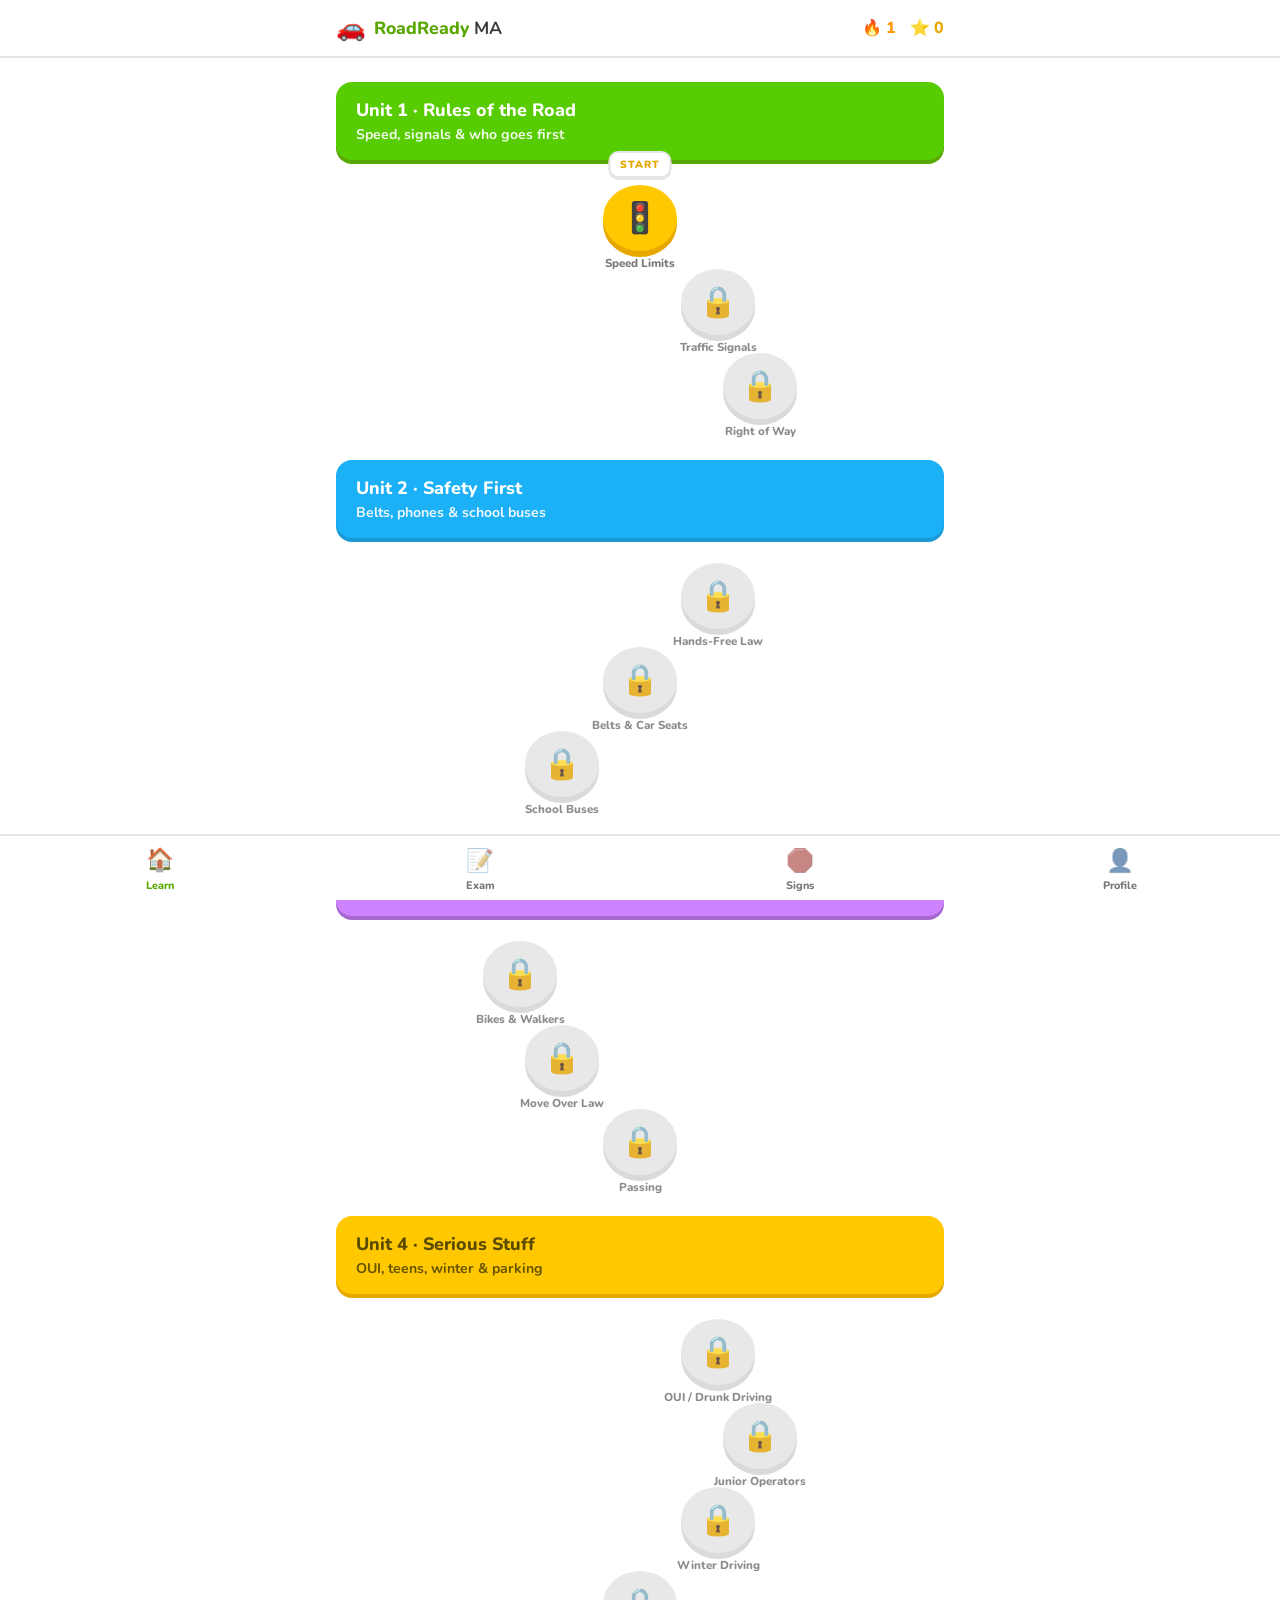
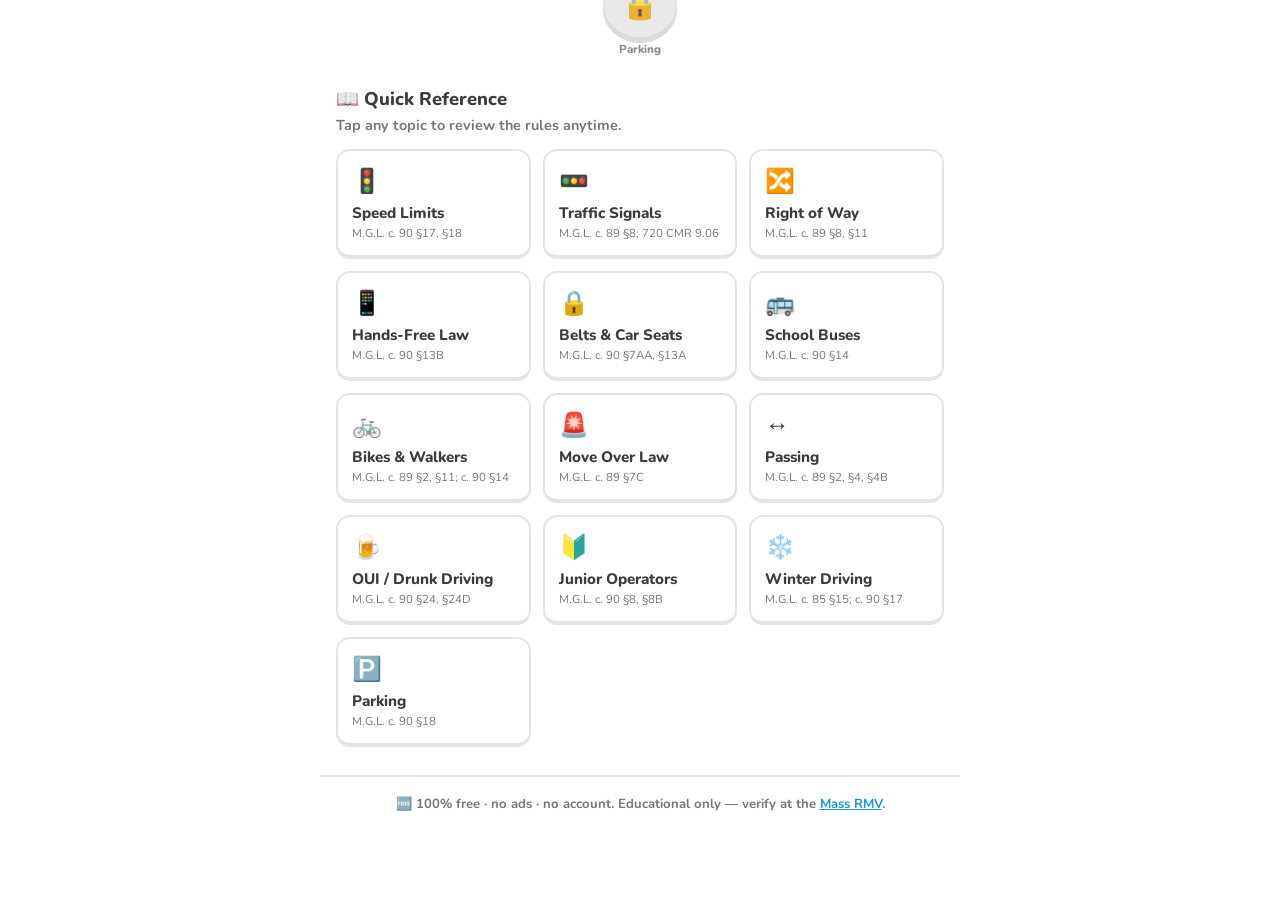
==== commit c7fc5e80: "Fix permanently-visible modal overlay; add live screenshots - Bug fix: rules used `.modal { display:" ====
--- a/apps/ma-traffic-rules/ma-traffic-rules-standalone.html
+++ b/apps/ma-traffic-rules/ma-traffic-rules-standalone.html
@@ -12,6 +12,8 @@
       content="RoadReady MA — the free, beautiful way to ace the Massachusetts permit test. Lessons, a real-format exam simulator, road signs, and progress tracking."
     />
     <title>RoadReady MA · Ace the Massachusetts Permit Test</title>
+    <link rel="manifest" href="manifest.json" />
+    <link rel="apple-touch-icon" href="icon.svg" />
     <link rel="preconnect" href="https://fonts.googleapis.com" />
     <link rel="preconnect" href="https://fonts.gstatic.com" crossorigin />
     <link
@@ -42,6 +44,7 @@
 }
 
 * { box-sizing: border-box; -webkit-tap-highlight-color: transparent; }
+[hidden] { display: none !important; }  /* the hidden attribute must always win over class display rules */
 html { scroll-behavior: smooth; }
 body {
   margin: 0; font-family: var(--font); font-weight: 700; color: var(--ink);
@@ -195,6 +198,31 @@
 .reset-btn { background: none; border: 2px solid var(--red); color: var(--red); border-radius: 14px; padding: 13px; font-weight: 800; margin-top: 4px; }
 .reset-btn:active { background: var(--red); color: #fff; }
 .disclaimer { color: var(--ink-soft); font-size: .8rem; line-height: 1.5; margin-top: 22px; }
+.btn-practice { width: 100%; margin-top: 12px; }
+
+/* Achievements */
+.ach-count { font-size: .8rem; color: var(--ink-soft); font-weight: 800; }
+.ach-grid { display: grid; grid-template-columns: repeat(auto-fill, minmax(98px,1fr)); gap: 12px; }
+.ach { background: var(--card); border: 2px solid var(--line); border-radius: 16px; padding: 12px 8px; text-align: center; position: relative; }
+.ach.locked { opacity: .55; }
+.ach.locked .ach-ico { filter: grayscale(1); }
+.ach-ico { font-size: 1.9rem; display: block; }
+.ach-title { font-size: .72rem; font-weight: 800; display: block; margin-top: 5px; line-height: 1.2; }
+.ach.unlocked { border-color: var(--gold); box-shadow: 0 0 0 1px var(--gold); }
+.ach.unlocked::after { content: "✓"; position: absolute; top: -6px; right: -6px; width: 20px; height: 20px; background: var(--green); color: #fff; border-radius: 50%; font-size: .7rem; display: flex; align-items: center; justify-content: center; box-shadow: 0 2px 4px var(--shadow); }
+
+/* Install card */
+.install-card { display: flex; align-items: center; gap: 12px; width: 100%; text-align: left; margin-top: 16px; background: var(--card); border: 2px solid var(--blue); border-bottom-width: 4px; border-radius: 16px; padding: 14px; }
+.install-card:active { transform: translateY(2px); }
+.ic-ico { font-size: 1.7rem; } .ic-body { flex: 1; } .ic-body b { display: block; } .ic-body span { font-size: .82rem; color: var(--ink-soft); }
+
+/* Toasts */
+.toast-wrap { position: fixed; left: 0; right: 0; bottom: calc(var(--nav-h) + 12px); z-index: 90; display: flex; flex-direction: column; align-items: center; gap: 8px; pointer-events: none; padding: 0 12px; }
+.toast { display: flex; align-items: center; gap: 12px; background: var(--card); border: 2px solid var(--gold); border-radius: 16px; padding: 12px 16px; box-shadow: 0 8px 24px var(--shadow); max-width: 420px; width: 100%; animation: toastin .4s cubic-bezier(.2,.9,.3,1), toastout .4s ease 3.2s forwards; }
+.toast .t-ico { font-size: 1.9rem; }
+.toast .t-body b { display: block; font-size: .95rem; } .toast .t-body span { font-size: .82rem; color: var(--ink-soft); }
+@keyframes toastin { from { transform: translateY(40px); opacity: 0; } to { transform: none; opacity: 1; } }
+@keyframes toastout { to { transform: translateY(40px); opacity: 0; } }
 
 /* ===================================================================
    BOTTOM NAV
@@ -337,6 +365,7 @@
             <p>Real MA RMV format: <b>25 questions</b>, <b>25 minutes</b>, pass at
               <b>18 correct (72%)</b>. No hints — just like the real thing.</p>
             <button class="btn3d btn-blue" id="startExam">START EXAM</button>
+            <button class="btn3d btn-ghost btn-practice" id="startPractice">QUICK PRACTICE · 10 Q</button>
           </div>
 
           <div class="stat-row">
@@ -389,6 +418,15 @@
             <div class="kpi"><span class="kpi-ico">✅</span><span class="kpi-num" id="kpiLessons">0</span><span class="kpi-lab">Lessons</span></div>
             <div class="kpi"><span class="kpi-ico">🏆</span><span class="kpi-num" id="kpiExam">—</span><span class="kpi-lab">Best exam</span></div>
           </div>
+
+          <h3 class="section-title sm">Achievements <span id="achCount" class="ach-count"></span></h3>
+          <div id="achievementsGrid" class="ach-grid"></div>
+
+          <button class="install-card" id="installBtn" hidden>
+            <span class="ic-ico">📲</span>
+            <span class="ic-body"><b>Install RoadReady MA</b><span>Add to your home screen — works offline.</span></span>
+            <span class="rc-chev">›</span>
+          </button>
 
           <h3 class="section-title sm">Mastery by unit</h3>
           <div id="masteryList" class="mastery-list"></div>
@@ -476,6 +514,9 @@
         <div id="reviewList" class="review-list"></div>
       </div>
     </div>
+
+    <!-- Achievement toasts -->
+    <div class="toast-wrap" id="toastWrap"></div>
     <script>
 /*
  * Massachusetts Driving — gamified course data (Duolingo-style).
@@ -1214,7 +1255,7 @@
   const fresh = () => ({
     xp: 0, streak: 1, hearts: MAX_HEARTS, heartsAt: Date.now(),
     completed: {}, mistakes: [], examBest: null, examCount: 0, examPassed: false,
-    dailyXp: 0, dailyKey: todayKey(), lastDay: todayKey(),
+    dailyXp: 0, dailyKey: todayKey(), lastDay: todayKey(), achievements: [],
     settings: { dark: null, sound: true, haptics: true },
   });
 
@@ -1266,6 +1307,36 @@
   function addXp(n) {
     state.xp += n; state.dailyXp += n; save();
     renderStats(); renderGoalRing();
+  }
+
+  /* ============================ ACHIEVEMENTS ============================ */
+  const unitsAllDone = () => UNITS.some((u) => u.lessons.every((l) => state.completed[l.id]));
+  const ACHIEVEMENTS = [
+    { id: "first", icon: "🚦", title: "First Lesson", desc: "Complete your first lesson", test: (s) => Object.keys(s.completed).length >= 1 },
+    { id: "unit", icon: "🏅", title: "Unit Master", desc: "Finish every lesson in a unit", test: () => unitsAllDone() },
+    { id: "grad", icon: "🎓", title: "Graduate", desc: "Complete all lessons", test: (s) => Object.keys(s.completed).length >= allLessons.length },
+    { id: "pass", icon: "🏆", title: "Licensed!", desc: "Pass the exam simulator", test: (s) => s.examPassed },
+    { id: "perfect", icon: "💯", title: "Perfect Score", desc: "Score 25/25 on the exam", test: (s) => s.examBest === EXAM_SIZE },
+    { id: "streak3", icon: "🔥", title: "On Fire", desc: "Reach a 3-day streak", test: (s) => s.streak >= 3 },
+    { id: "signpro", icon: "🛑", title: "Sign Pro", desc: "Ace a road-sign quiz", test: (s, e) => e.type === "signquiz" && e.acc === 100 },
+    { id: "xp500", icon: "⭐", title: "XP Hunter", desc: "Earn 500 total XP", test: (s) => s.xp >= 500 },
+    { id: "fixer", icon: "🎯", title: "Comeback", desc: "Finish a mistake-review session", test: (s, e) => e.type === "review" },
+  ];
+  function awardAchievements(ev) {
+    ev = ev || {};
+    const newly = [];
+    ACHIEVEMENTS.forEach((a) => {
+      if (state.achievements.includes(a.id)) return;
+      try { if (a.test(state, ev)) { state.achievements.push(a.id); newly.push(a); } } catch (e) {}
+    });
+    if (newly.length) { save(); newly.forEach((a, i) => setTimeout(() => toast(a), i * 650)); }
+  }
+  function toast(a) {
+    const w = $("toastWrap"); if (!w) return;
+    const t = document.createElement("div"); t.className = "toast";
+    t.innerHTML = `<span class="t-ico">${a.icon}</span><div class="t-body"><b>Achievement unlocked!</b><span>${esc(a.title)}</span></div>`;
+    w.appendChild(t); beep(true); buzz(40);
+    setTimeout(() => t.remove(), 3900);
   }
 
   /* ============================ FEEDBACK FX ============================ */
@@ -1445,6 +1516,10 @@
     const qs = shuffle(examPool()).slice(0, EXAM_SIZE);
     runQuiz({ mode: "exam", questions: qs, title: "Exam Simulator" });
   }
+  $("startPractice").addEventListener("click", () => {
+    const qs = shuffle(examPool()).slice(0, 10);
+    runQuiz({ mode: "practice", questions: qs, title: "Quick Practice" });
+  });
 
   /* ============================ SIGN QUIZ ============================ */
   $("startSignQuiz").addEventListener("click", () => {
@@ -1575,6 +1650,7 @@
       if (passed) state.examPassed = true;
       addXp(Q.correct * 4);
       save();
+      awardAchievements({ type: "exam", score: Q.correct });
       return showResult(passed ? "exam-pass" : "exam-fail");
     }
 
@@ -1584,11 +1660,13 @@
       addXp(earned);
       state.completed[Q.lessonId] = Math.max(state.completed[Q.lessonId] || 0, acc);
       save();
+      awardAchievements({ type: "lesson", acc });
       return showResult("lesson", { acc, earned });
     }
-    // review / signquiz
+    // practice / review / signquiz
     const acc = Math.round((Q.correct / Q.questions.length) * 100);
     addXp(Q.correct * 5); save();
+    awardAchievements({ type: Q.mode, acc });
     showResult(Q.mode, { acc });
   }
 
@@ -1613,11 +1691,13 @@
       sub.textContent = "Great work — keep the streak going.";
       badges.innerHTML = badge("b-gold", "TOTAL XP", "+" + data.earned) + badge("b-blue", "ACCURACY", data.acc + "%");
       confetti = true;
-    } else if (kind === "signquiz" || kind === "review") {
-      emoji.textContent = data.acc >= 80 ? "🌟" : "💪"; title.textContent = kind === "review" ? "Review done!" : "Quiz complete!";
+    } else if (kind === "signquiz" || kind === "review" || kind === "practice") {
+      emoji.textContent = data.acc >= 80 ? "🌟" : "💪";
+      title.textContent = kind === "review" ? "Review done!" : kind === "practice" ? "Practice complete!" : "Quiz complete!";
       title.style.color = "var(--blue-d)";
-      sub.textContent = kind === "review" ? "Nice — fewer mistakes to go." : "Sign mastery is climbing.";
+      sub.textContent = kind === "review" ? "Nice — fewer mistakes to go." : kind === "practice" ? "Keep practicing to lock it in." : "Sign mastery is climbing.";
       badges.innerHTML = badge("b-blue", "ACCURACY", data.acc + "%") + badge("b-green", "CORRECT", Q.correct + "/" + Q.questions.length);
+      review.hidden = false;
       confetti = data.acc >= 80;
     } else if (kind === "exam-pass") {
       emoji.textContent = "🏆"; title.textContent = "You passed!"; title.style.color = "var(--green-d)";
@@ -1697,9 +1777,37 @@
       ml.appendChild(item);
     });
 
+    const ag = $("achievementsGrid"); ag.innerHTML = "";
+    ACHIEVEMENTS.forEach((a) => {
+      const un = state.achievements.includes(a.id);
+      const d = document.createElement("div"); d.className = "ach " + (un ? "unlocked" : "locked");
+      d.title = a.desc;
+      d.innerHTML = `<span class="ach-ico">${a.icon}</span><span class="ach-title">${esc(a.title)}</span>`;
+      ag.appendChild(d);
+    });
+    $("achCount").textContent = state.achievements.length + "/" + ACHIEVEMENTS.length;
+
     $("setSound").checked = state.settings.sound;
     $("setHaptics").checked = state.settings.haptics;
     applyTheme();
+  }
+
+  /* ============================ PWA: install + offline ============================ */
+  let deferredPrompt = null;
+  window.addEventListener("beforeinstallprompt", (e) => {
+    e.preventDefault(); deferredPrompt = e;
+    const b = $("installBtn"); if (b) b.hidden = false;
+  });
+  const installBtn = $("installBtn");
+  if (installBtn) installBtn.addEventListener("click", async () => {
+    if (!deferredPrompt) return;
+    deferredPrompt.prompt();
+    try { await deferredPrompt.userChoice; } catch (e) {}
+    deferredPrompt = null; installBtn.hidden = true;
+  });
+  window.addEventListener("appinstalled", () => { if (installBtn) installBtn.hidden = true; });
+  if ("serviceWorker" in navigator && location.protocol.indexOf("http") === 0) {
+    window.addEventListener("load", () => navigator.serviceWorker.register("sw.js").catch(() => {}));
   }
   $("setDark").addEventListener("change", (e) => { state.settings.dark = e.target.checked; save(); applyTheme(); });
   $("setSound").addEventListener("change", (e) => { state.settings.sound = e.target.checked; save(); if (e.target.checked) beep(true); });
@@ -1714,6 +1822,7 @@
 
   /* ============================ BOOT ============================ */
   applyTheme(); renderStats(); renderGoalRing(); renderPath(); renderGuide(); renderSigns();
+  awardAchievements({ type: "boot" });
 })();
 
     </script>
